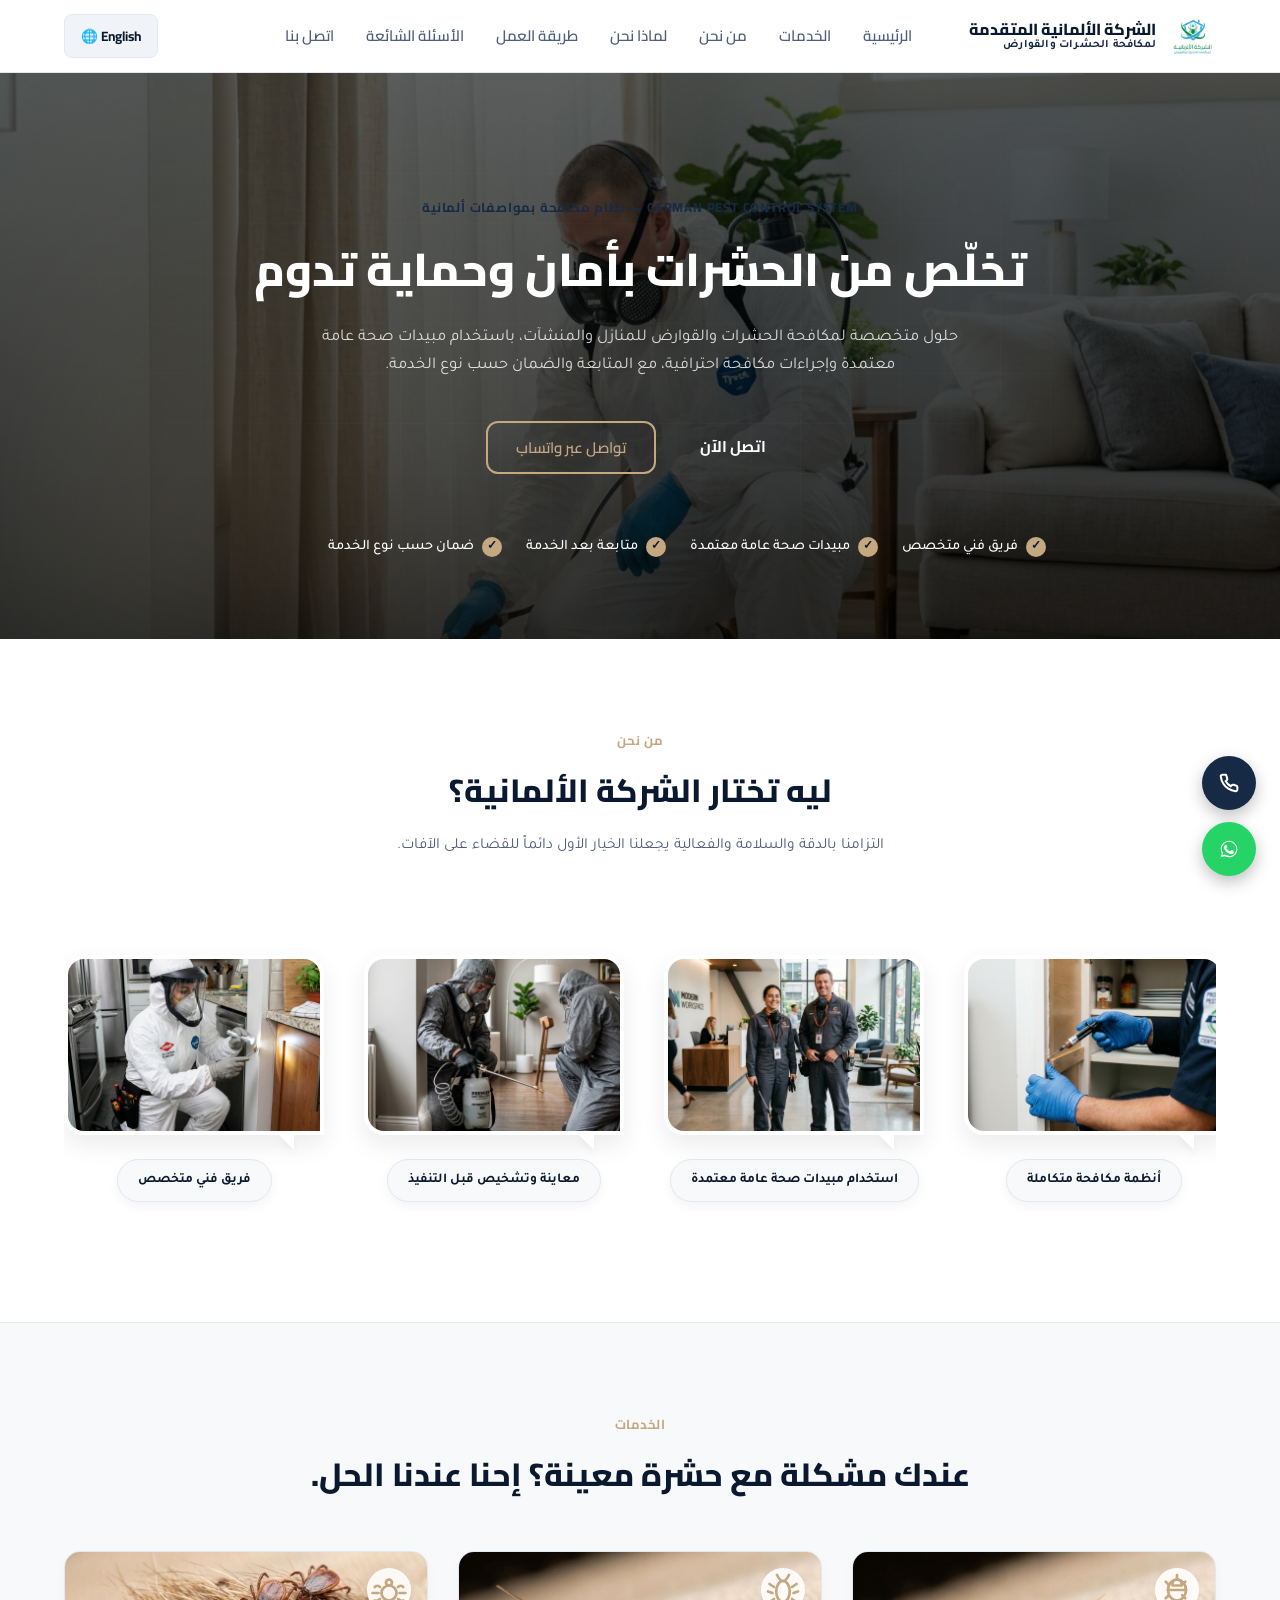
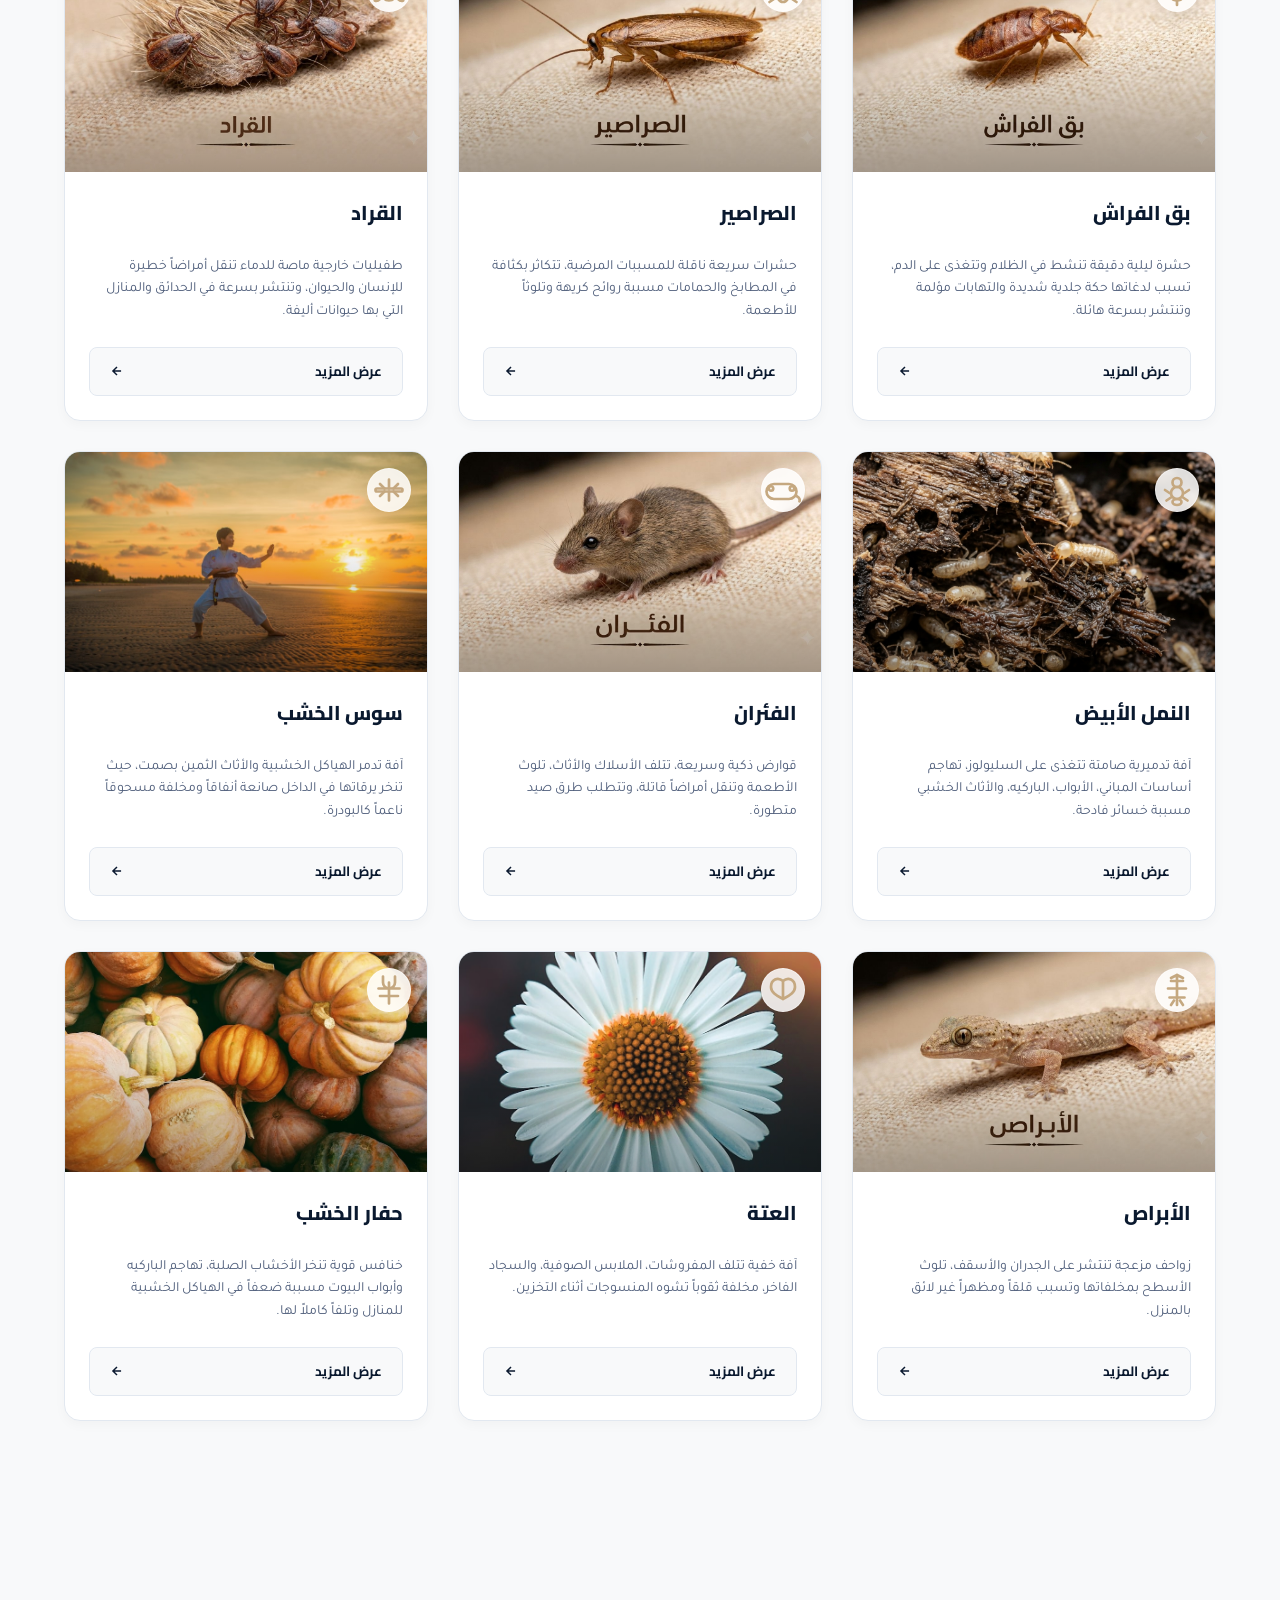
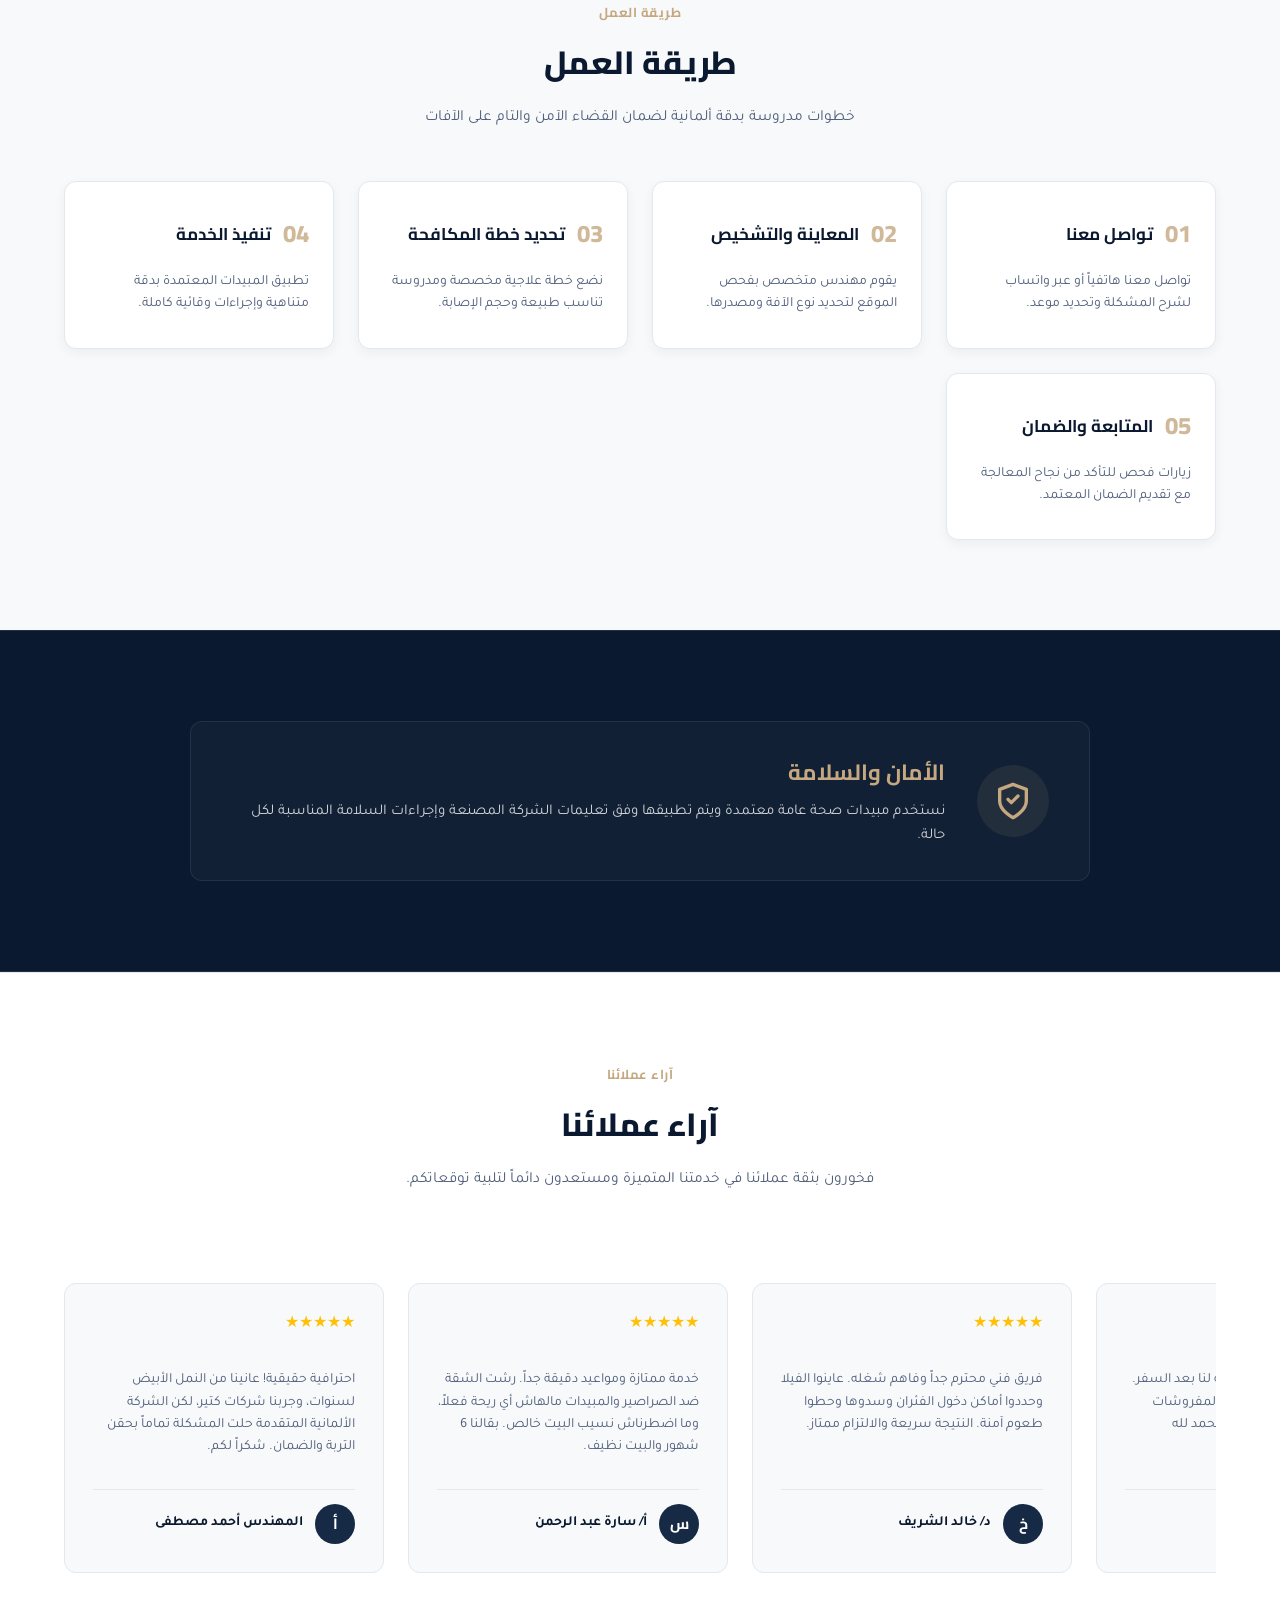
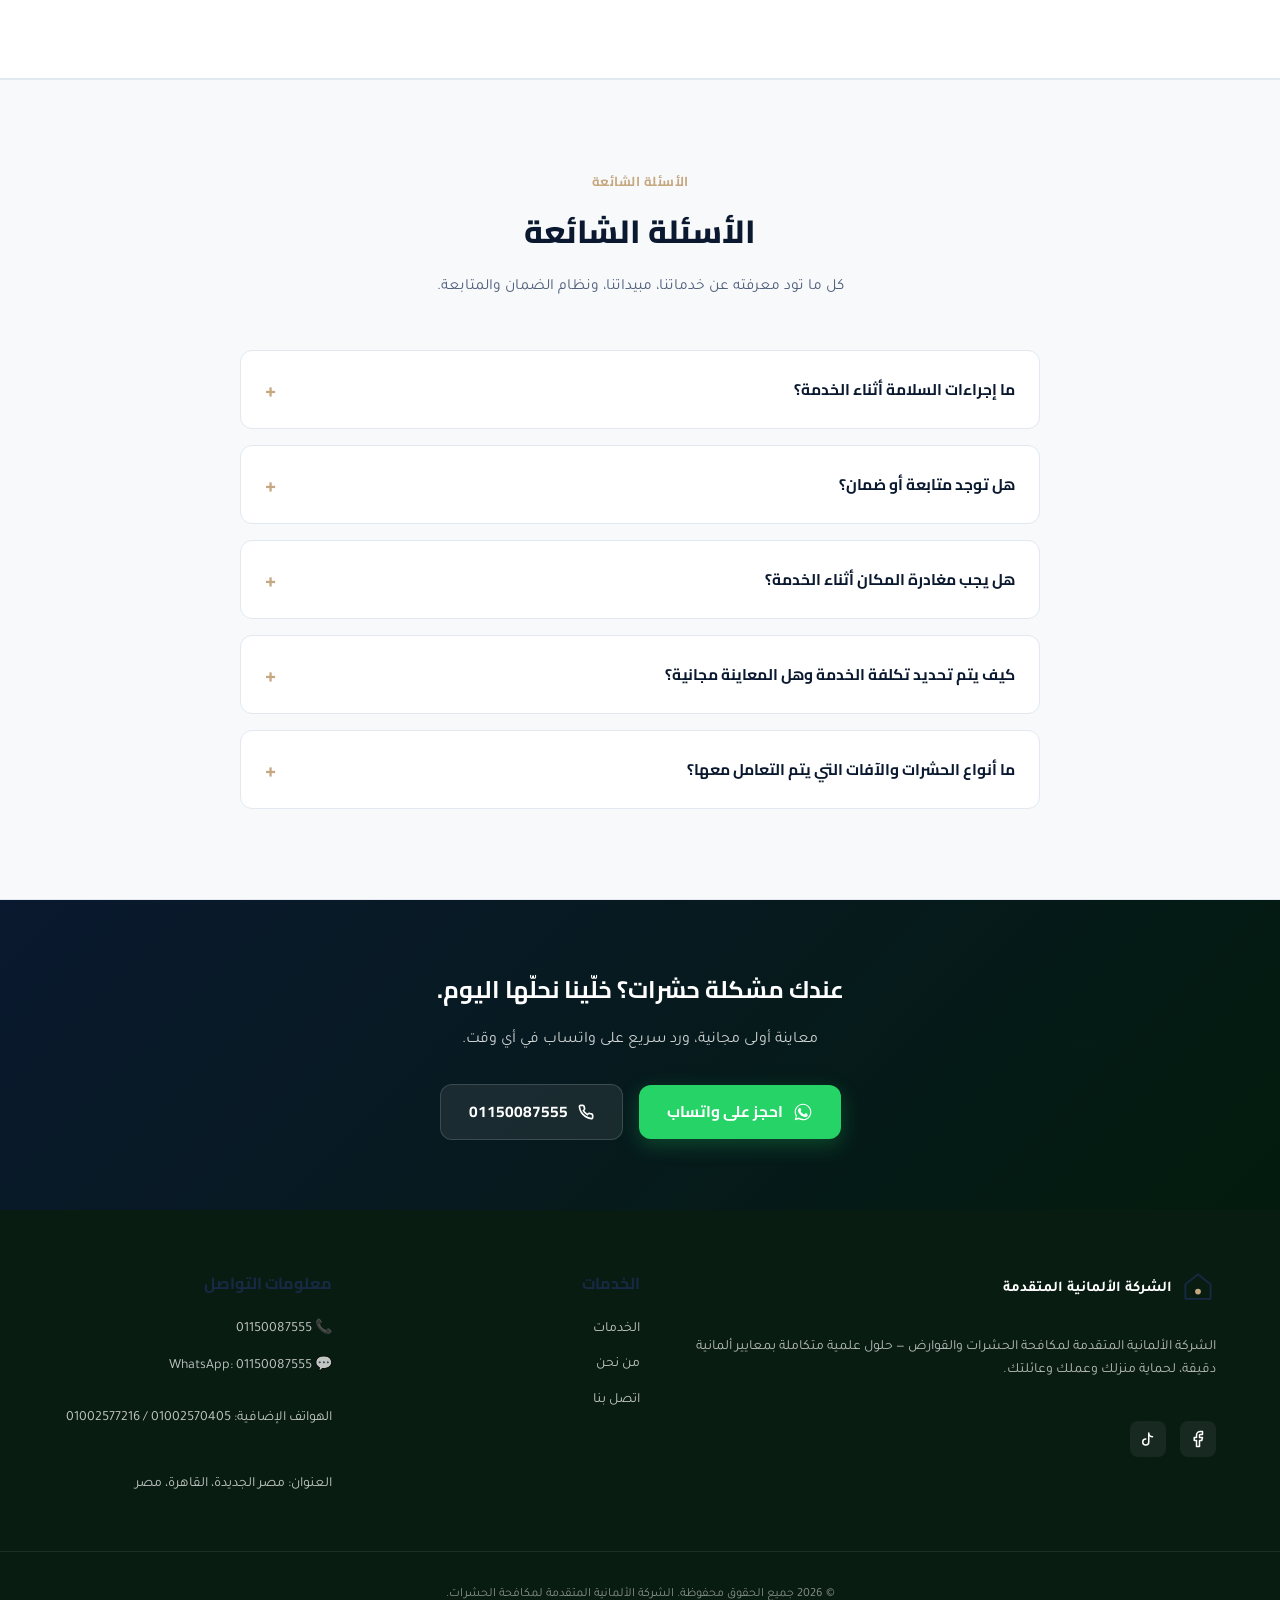
==== index.html @ b3c90847 "mm" ====
<!DOCTYPE html>
<html lang="ar" dir="rtl">
<head>
  <meta charset="UTF-8">
  <meta name="viewport" content="width=device-width, initial-scale=1.0">
  <title>الشركة الألمانية المتقدمة لمكافحة الحشرات | حماية بدقة هندسية</title>
  <meta name="description" content="حلول متخصصة لمكافحة الحشرات والقوارض للمنازل والمنشآت، مع المعاينة والمتابعة والضمان حسب نوع الخدمة.">
  <meta property="og:title" content="الشركة الألمانية المتقدمة لمكافحة الحشرات">
  <meta property="og:description" content="حلول متخصصة لمكافحة الحشرات والقوارض للمنازل والمنشآت.">
  <meta property="og:type" content="website">
  <meta name="twitter:card" content="summary">
  <link rel="stylesheet" href="css/style.css">
</head>
<body>

  <!-- ===== الهيدر (Header) ===== -->
  <header class="site-header">
    <div class="container header-inner">
      <a href="index.html" class="brand" aria-label="الرئيسية">
        <img src="images/logo.png" alt="الشركة الألمانية" class="brand-logo">
        <div class="brand-text">
          <strong data-i18n="brandTitle">الشركة الألمانية المتقدمة</strong>
          <small data-i18n="brandSubtitle">لمكافحة الحشرات والقوارض</small>
        </div>
      </a>

      <!-- القائمة الرئيسية للتنقل -->
      <nav class="main-nav" aria-label="التنقل الرئيسي">
        <a href="index.html" data-i18n="navHome">الرئيسية</a>
        <a href="#pests" data-i18n="navServices">الخدمات</a>
        <a href="about.html" data-i18n="navAbout">من نحن</a>
        <a href="#why-us" data-i18n="navWhyUs">لماذا نحن</a>
        <a href="#how-it-works" data-i18n="navHowItWorks">طريقة العمل</a>
        <a href="#faqs" data-i18n="navFaq">الأسئلة الشائعة</a>
        <a href="contact.html" data-i18n="navContact">اتصل بنا</a>
      </nav>

      <button class="menu-toggle" id="menuToggleBtn" aria-label="فتح القائمة" aria-expanded="false">
        <span></span>
        <span></span>
        <span></span>
      </button>

      <div class="header-actions">
        <button id="langToggleBtn" class="lang-toggle" aria-label="تبديل اللغة">English 🌐</button>
      </div>
    </div>
  </header>

  <!-- ===== قسم البطل (Hero Section) ===== -->
  <section class="hero">
    <!-- خلفية حقيقية لمهندس رش حشرات مع تأثير تكبير بطيء (Ken Burns Effect) -->
    <div class="hero-image-bg" aria-hidden="true"></div>
    <div class="hero-grid" aria-hidden="true"></div>
    <div class="hero-background-anim" aria-hidden="true"></div>
    
    <!-- تأثير جزيئات رذاذ الرش الجمالي (Spray Mist Effect) -->
    <div class="hero-mist-overlay" id="heroMistOverlay" aria-hidden="true"></div>

    <div class="container hero-inner">
      <p class="eyebrow" data-i18n="heroEyebrow">GERMAN PEST CONTROL SYSTEM — نظام مكافحة بمواصفات ألمانية</p>
      <h1 data-i18n="heroTitle">تخلّص من الحشرات بأمان وحماية تدوم</h1>
      <p class="hero-lead" data-i18n="heroLead">
        حلول متخصصة لمكافحة الحشرات والقوارض للمنازل والمنشآت، باستخدام مبيدات صحة عامة معتمدة وإجراءات مكافحة احترافية، مع المتابعة والضمان حسب نوع الخدمة.
      </p>

      <div class="hero-actions">
        <a href="tel:01150087555" class="btn btn-primary" data-i18n="btnHeroPrimary">اتصل الآن</a>
        <a href="https://wa.me/201150087555?text=مرحباً، أريد الاستفسار عن خدمة مكافحة الحشرات" target="_blank" rel="noopener" class="btn btn-whatsapp-secondary" data-i18n="btnHeroSecondary">تواصل عبر واتساب</a>
      </div>

      <ul class="hero-trust-indicators">
        <li>
          <span class="icon-checkmark">✓</span>
          <span data-i18n="trustIndicator1">فريق فني متخصص</span>
        </li>
        <li>
          <span class="icon-checkmark">✓</span>
          <span data-i18n="trustIndicator2">مبيدات صحة عامة معتمدة</span>
        </li>
        <li>
          <span class="icon-checkmark">✓</span>
          <span data-i18n="trustIndicator3">متابعة بعد الخدمة</span>
        </li>
        <li>
          <span class="icon-checkmark">✓</span>
          <span data-i18n="trustIndicator4">ضمان حسب نوع الخدمة</span>
        </li>
      </ul>
    </div>
  </section>

  <!-- ===== قسم "ليه تختار الشركة الألمانية المتقدمة؟" (Why Us Carousel) ===== -->
  <section class="why-us section-padding" id="why-us">
    <div class="container">
      <div class="section-header">
        <span class="section-eyebrow" data-i18n="navAbout">من نحن</span>
        <h2 class="section-title" data-i18n="whyTitle">ليه تختار الشركة الألمانية المتقدمة؟</h2>
        <p class="section-lead" data-i18n="whySubtitle">التزامنا بالدقة والسلامة والفعالية يجعلنا الخيار الأول دائماً للقضاء على الآفات.</p>
      </div>

      <!-- عرض كاروسيل المميزات اللانهائي المتحرك -->
      <div class="why-marquee-container">
        <div class="marquee-track">
          <!-- المجموعة الأولى (Group 1) -->
          <div class="marquee-group">
            <!-- المميز 1 -->
            <div class="carousel-item">
              <div class="speech-bubble-wrapper">
                <div class="bubble-frame">
                  <img src="images/why_1.jpg" alt="Free follow-ups" loading="lazy">
                </div>
                <div class="bubble-tail"></div>
              </div>
              <div class="feature-pill">
                <span data-i18n="whyFeat1">متابعات مجانية بعد كل خدمة</span>
              </div>
            </div>
            <!-- المميز 2 -->
            <div class="carousel-item">
              <div class="speech-bubble-wrapper">
                <div class="bubble-frame">
                  <img src="images/why_2.jpg" alt="10 Years Experience" loading="lazy">
                </div>
                <div class="bubble-tail"></div>
              </div>
              <div class="feature-pill">
                <span data-i18n="whyFeat2">خبرة تتجاوز 10 سنوات في السوق المصري</span>
              </div>
            </div>
            <!-- المميز 3 -->
            <div class="carousel-item">
              <div class="speech-bubble-wrapper">
                <div class="bubble-frame">
                  <img src="images/why_3.jpg" alt="Trained Team" loading="lazy">
                </div>
                <div class="bubble-tail"></div>
              </div>
              <div class="feature-pill">
                <span data-i18n="whyFeat3">فريق مدرب على أعلى مستوى</span>
              </div>
            </div>
            <!-- المميز 4 -->
            <div class="carousel-item">
              <div class="speech-bubble-wrapper">
                <div class="bubble-frame">
                  <img src="images/why_4.jpg" alt="Safe Pesticides" loading="lazy">
                </div>
                <div class="bubble-tail"></div>
              </div>
              <div class="feature-pill">
                <span data-i18n="whyFeat4">مبيدات آمنة ومعتمدة</span>
              </div>
            </div>
            <!-- المميز 5 -->
            <div class="carousel-item">
              <div class="speech-bubble-wrapper">
                <div class="bubble-frame">
                  <img src="images/why_5.jpg" alt="Fast Response" loading="lazy">
                </div>
                <div class="bubble-tail"></div>
              </div>
              <div class="feature-pill">
                <span data-i18n="whyFeat5">استجابة سريعة خلال 24 ساعة</span>
              </div>
            </div>
          </div>
        </div>
      </div>
    </div>
  </section>

  <!-- ===== قسم أقسام الحشرات (Pest Categories) ===== -->
  <section class="pests section-padding" id="pests">
    <div class="container">
      <div class="section-header">
        <span class="section-eyebrow" data-i18n="navServices">الخدمات</span>
        <h2 class="section-title" data-i18n="servicesTitleMain">عندك مشكلة مع حشرة معينة؟ إحنا عندنا الحل.</h2>
      </div>

      <!-- شبكة عرض الحشرات الـ 9 (يتم توليدها تلقائياً بالكامل في script.js) -->
      <div class="pests-grid" id="pestGrid"></div>
    </div>
  </section>

  <!-- ===== قسم طريقة العمل (How It Works Timeline) ===== -->
  <section class="how-it-works section-padding" id="how-it-works">
    <div class="container">
      <div class="section-header">
        <span class="section-eyebrow" data-i18n="navHowItWorks">طريقة العمل</span>
        <h2 class="section-title" data-i18n="timelineTitle">طريقة العمل</h2>
        <p class="section-lead" data-i18n="timelineSubtitle">خطوات مدروسة بدقة ألمانية لضمان القضاء الآمن والتام على الآفات</p>
      </div>

      <div class="timeline-container">
        <!-- الخطوة 1 -->
        <div class="timeline-step">
          <div class="step-header">
            <span class="step-num">01</span>
            <h3 data-i18n="timelineStep1Title">تواصل معنا</h3>
          </div>
          <p class="step-desc" data-i18n="timelineStep1Desc">تواصل معنا هاتفياً أو عبر واتساب لشرح المشكلة وتحديد موعد.</p>
        </div>
        <!-- الخطوة 2 -->
        <div class="timeline-step">
          <div class="step-header">
            <span class="step-num">02</span>
            <h3 data-i18n="timelineStep2Title">المعاينة والتشخيص</h3>
          </div>
          <p class="step-desc" data-i18n="timelineStep2Desc">يقوم مهندس متخصص بفحص الموقع لتحديد نوع الآفة ومصدرها.</p>
        </div>
        <!-- الخطوة 3 -->
        <div class="timeline-step">
          <div class="step-header">
            <span class="step-num">03</span>
            <h3 data-i18n="timelineStep3Title">تحديد خطة المكافحة</h3>
          </div>
          <p class="step-desc" data-i18n="timelineStep3Desc">نضع خطة علاجية مخصصة ومدروسة تناسب طبيعة وحجم الإصابة.</p>
        </div>
        <!-- الخطوة 4 -->
        <div class="timeline-step">
          <div class="step-header">
            <span class="step-num">04</span>
            <h3 data-i18n="timelineStep4Title">تنفيذ الخدمة</h3>
          </div>
          <p class="step-desc" data-i18n="timelineStep4Desc">تطبيق المبيدات المعتمدة بدقة متناهية وإجراءات وقائية كاملة.</p>
        </div>
        <!-- الخطوة 5 -->
        <div class="timeline-step">
          <div class="step-header">
            <span class="step-num">05</span>
            <h3 data-i18n="timelineStep5Title">المتابعة والضمان</h3>
          </div>
          <p class="step-desc" data-i18n="timelineStep5Desc">زيارات فحص للتأكد من نجاح المعالجة مع تقديم الضمان المعتمد.</p>
        </div>
      </div>
    </div>
  </section>

  <!-- ===== قسم الأمان والسلامة (Safety Section) ===== -->
  <section class="safety-section section-padding">
    <div class="container safety-inner">
      <div class="safety-icon-box">
        <svg viewBox="0 0 24 24" width="40" height="40" fill="none" stroke="currentColor" stroke-width="2" stroke-linecap="round" stroke-linejoin="round">
          <path d="M12 22s8-4 8-10V5l-8-3-8 3v7c0 6 8 10 8 10z"/>
          <polyline points="9 11 11 13 15 9"/>
        </svg>
      </div>
      <div class="safety-content-text">
        <h2 data-i18n="safetyTitle">الأمان والسلامة</h2>
        <p data-i18n="safetyText">نستخدم مبيدات صحة عامة معتمدة ويتم تطبيقها وفق تعليمات الشركة المصنعة وإجراءات السلامة المناسبة لكل حالة.</p>
      </div>
    </div>
  </section>

  <!-- ===== قسم آراء العملاء (Testimonials) ===== -->
  <section class="testimonials section-padding" id="testimonials">
    <div class="container">
      <div class="section-header">
        <span class="section-eyebrow" data-i18n="slide3Title">آراء عملائنا</span>
        <h2 class="section-title" data-i18n="testiTitle">آراء عملائنا</h2>
        <p class="section-lead" data-i18n="testiSubtitle">فخورون بثقة عملائنا في خدمتنا المتميزة ومستعدون دائماً لتلبية توقعاتكم.</p>
      </div>

      <!-- عرض كاروسيل آراء العملاء اللانهائي المتحرك -->
      <div class="testimonials-marquee-container">
        <div class="testimonials-marquee-track">
          <!-- المجموعة الأولى (Group 1) -->
          <div class="testimonials-marquee-group">
            <!-- التقييم الأول -->
            <div class="testimonial-card">
              <div class="rating">★★★★★</div>
              <p class="testi-text" data-i18n="testi1Comment">احترافية حقيقية! عانينا من النمل الأبيض لسنوات، وجربنا شركات كتير، لكن الشركة الألمانية المتقدمة حلت المشكلة تماماً بحقن التربة والضمان. شكراً لكم.</p>
              <div class="testi-meta">
                <div class="testi-avatar">أ</div>
                <div class="testi-name" data-i18n="testi1Name">المهندس أحمد مصطفى</div>
              </div>
            </div>
            <!-- التقييم الثاني -->
            <div class="testimonial-card">
              <div class="rating">★★★★★</div>
              <p class="testi-text" data-i18n="testi2Comment">خدمة ممتازة ومواعيد دقيقة جداً. رشت الشقة ضد الصراصير والمبيدات مالهاش أي ريحة فعلاً، وما اضطرناش نسيب البيت خالص. بقالنا 6 شهور والبيت نظيف.</p>
              <div class="testi-meta">
                <div class="testi-avatar">س</div>
                <div class="testi-name" data-i18n="testi2Name">أ/ سارة عبد الرحمن</div>
              </div>
            </div>
            <!-- التقييم الثالث -->
            <div class="testimonial-card">
              <div class="rating">★★★★★</div>
              <p class="testi-text" data-i18n="testi3Comment">فريق فني محترم جداً وفاهم شغله. عاينوا الفيلا وحددوا أماكن دخول الفئران وسدوها وحطوا طعوم آمنة. النتيجة سريعة والالتزام ممتاز.</p>
              <div class="testi-meta">
                <div class="testi-avatar">خ</div>
                <div class="testi-name" data-i18n="testi3Name">د/ خالد الشريف</div>
              </div>
            </div>
            <!-- التقييم الرابع -->
            <div class="testimonial-card">
              <div class="rating">★★★★★</div>
              <p class="testi-text" data-i18n="testi4Comment">بق الفراش كان كابوس بالنسبة لنا بعد السفر. اتصلنا بيهم وجاء الفريق ورش المفروشات وعمل متابعة بعد أسبوعين والحمد لله المشكلة انتهت تماماً.</p>
              <div class="testi-meta">
                <div class="testi-avatar">م</div>
                <div class="testi-name" data-i18n="testi4Name">أ/ منى الكردي</div>
              </div>
            </div>
          </div>
        </div>
      </div>
    </div>
  </section>

  <!-- ===== قسم الأسئلة الشائعة (Collapsible FAQs Accordion) ===== -->
  <section class="faqs section-padding" id="faqs">
    <div class="container">
      <div class="section-header">
        <span class="section-eyebrow" data-i18n="faqTitle">الأسئلة الشائعة</span>
        <h2 class="section-title" data-i18n="faqTitle">الأسئلة الشائعة</h2>
        <p class="section-lead" data-i18n="faqSubtitle">كل ما تود معرفته عن خدماتنا، مبيداتنا، ونظام الضمان والمتابعة.</p>
      </div>

      <div class="faq-accordion">
        <!-- السؤال 1 -->
        <div class="faq-item">
          <button class="faq-question-btn" onclick="toggleFaq(0)">
            <span data-i18n="faqQ1">هل المبيدات المستخدمة آمنة على الأطفال والحيوانات؟</span>
            <span class="faq-icon">+</span>
          </button>
          <div class="faq-answer-panel" id="faqAnswer0">
            <p data-i18n="faqA1">تُستخدم مبيدات صحة عامة معتمدة، ويجري تطبيقها وفق تعليمات الشركة المصنعة وإجراءات السلامة المناسبة لكل حالة.</p>
          </div>
        </div>
        
        <!-- السؤال 2 -->
        <div class="faq-item">
          <button class="faq-question-btn" onclick="toggleFaq(1)">
            <span data-i18n="faqQ2">ما هي مدة الضمان وكيف تفعل المتابعات؟</span>
            <span class="faq-icon">+</span>
          </button>
          <div class="faq-answer-panel" id="faqAnswer1">
            <p data-i18n="faqA2">تتوفر المتابعة والضمان حسب نوع الخدمة، وتُحدد التفاصيل المناسبة للحالة قبل التنفيذ.</p>
          </div>
        </div>

        <!-- السؤال 3 -->
        <div class="faq-item">
          <button class="faq-question-btn" onclick="toggleFaq(2)">
            <span data-i18n="faqQ3">هل يجب علينا مغادرة المنزل أو إخلاء المطبخ؟</span>
            <span class="faq-icon">+</span>
          </button>
          <div class="faq-answer-panel" id="faqAnswer2">
            <p data-i18n="faqA3">يعتمد ذلك على طبيعة الخدمة وإجراءات السلامة المناسبة للحالة. يوضح الفريق التعليمات اللازمة قبل التنفيذ.</p>
          </div>
        </div>

        <!-- السؤال 4 -->
        <div class="faq-item">
          <button class="faq-question-btn" onclick="toggleFaq(3)">
            <span data-i18n="faqQ4">كيف يتم تحديد تكلفة الخدمة وهل المعاينة مجانية؟</span>
            <span class="faq-icon">+</span>
          </button>
          <div class="faq-answer-panel" id="faqAnswer3">
            <p data-i18n="faqA4">المعاينة الأولى والتشخيص الأولي متاحان وفق ما هو موضح من الشركة. يتم تحديد تكلفة المعالجة بناءً على مساحة المنشأة، نوع الحشرة، وشدة الانتشار.</p>
          </div>
        </div>

        <div class="faq-item">
          <button class="faq-question-btn" onclick="toggleFaq(4)">
            <span data-i18n="faqQ5">ما أنواع الحشرات والآفات التي يتم التعامل معها؟</span>
            <span class="faq-icon">+</span>
          </button>
          <div class="faq-answer-panel" id="faqAnswer4">
            <p data-i18n="faqA5">تشمل الخدمات بق الفراش، الصراصير، القراد، النمل الأبيض، الفئران، سوس الخشب، الأبراص، العتة، وحفار الخشب.</p>
          </div>
        </div>
      </div>
    </div>
  </section>

  <!-- ===== نداء عمل أخير (CTA) ===== -->
  <section class="cta-section">
    <div class="container cta-inner">
      <h2 data-i18n="ctaTitle">عندك مشكلة حشرات؟ خلّينا نحلّها اليوم.</h2>
      <p data-i18n="ctaSubtitle">معاينة أولى مجانية، ورد سريع على واتساب في أي وقت.</p>
      
      <div class="hero-actions">
        <a href="https://wa.me/201150087555?text=مرحباً، أريد الاستفسار عن خدمة مكافحة الحشرات" target="_blank" rel="noopener" class="btn btn-whatsapp">
          <svg width="20" height="20" viewBox="0 0 24 24" fill="currentColor"><path d="M17.5 14.4c-.3-.1-1.7-.9-2-.9-.3-.1-.5-.1-.7.1-.2.3-.8.9-1 1.1-.2.2-.3.2-.6.1-.3-.1-1.3-.5-2.4-1.5-.9-.8-1.5-1.8-1.7-2.1-.2-.3 0-.5.1-.6.1-.1.3-.3.4-.5.1-.2.2-.3.3-.5.1-.2 0-.4 0-.5C10 9.8 9.4 8.4 9.1 7.8c-.2-.6-.5-.5-.7-.5h-.6c-.2 0-.5.1-.8.4-.3.3-1 1-1 2.4s1 2.8 1.2 3c.1.2 2 3.1 4.9 4.3.7.3 1.2.5 1.6.6.7.2 1.3.2 1.8.1.5-.1 1.7-.7 1.9-1.4.2-.7.2-1.3.2-1.4-.1-.2-.3-.3-.6-.4z"/><path d="M12 2C6.5 2 2 6.5 2 12c0 1.8.5 3.6 1.4 5.1L2 22l5.1-1.3c1.4.8 3.1 1.2 4.9 1.2 5.5 0 10-4.5 10-10S17.5 2 12 2zm0 18.1c-1.6 0-3.2-.4-4.5-1.2l-.3-.2-3.3.9.9-3.2-.2-.3C3.8 14.7 3.3 13.4 3.3 12c0-4.8 3.9-8.7 8.7-8.7s8.7 3.9 8.7 8.7-3.9 8.7-8.7 8.7z"/></svg>
          <span data-i18n="ctaWhatsapp">احجز على واتساب</span>
        </a>
        <a href="tel:01150087555" class="btn btn-secondary">
          <svg width="16" height="16" viewBox="0 0 24 24" fill="none" stroke="currentColor" stroke-width="2.5"><path d="M22 16.92v3a2 2 0 0 1-2.18 2 19.79 19.79 0 0 1-8.63-3.07 19.5 19.5 0 0 1-6-6 19.79 19.79 0 0 1-3.07-8.67A2 2 0 0 1 4.11 2h3a2 2 0 0 1 2 1.72c.127.96.361 1.903.7 2.81a2 2 0 0 1-.45 2.11L8.09 9.91a16 16 0 0 0 6 6l1.27-1.27a2 2 0 0 1 2.11-.45c.907.339 1.85.573 2.81.7A2 2 0 0 1 22 16.92z"/></svg>
          <span data-i18n="telText">01150087555</span>
        </a>
      </div>
    </div>
  </section>

  <!-- ===== الفوتر (Footer) ===== -->
  <footer class="site-footer">
    <div class="footer-main">
      <div class="container footer-grid">
        <!-- عمود العلامة التجارية -->
        <div class="footer-brand-info">
          <a href="index.html" class="brand" style="gap: 8px;">
            <div class="brand-mark" style="display: flex; align-items: center; justify-content: center; color: var(--brand-blue);">
              <svg viewBox="0 0 100 100" width="36" height="36" fill="none">
                <path d="M50 12 L85 40 L85 80 L15 80 L15 40 Z" stroke="currentColor" stroke-width="5" stroke-linejoin="round"/>
                <circle cx="50" cy="60" r="8" fill="var(--brand-green)"/>
              </svg>
            </div>
            <strong style="color: #fff; font-size: 15px;" data-i18n="brandTitle">الشركة الألمانية المتقدمة</strong>
          </a>
          <p data-i18n="footerDesc">الشركة الألمانية المتقدمة لمكافحة الحشرات والقوارض — حلول علمية متكاملة بمعايير ألمانية دقيقة، لحماية منزلك وعملك وعائلتك.</p>
          
          <!-- أيقونات السوشيال ميديا الهادئة -->
          <div class="social-links">
            <!-- فيسبوك -->
            <a href="https://www.facebook.com/share/1JVAD7kqsM/" target="_blank" rel="noopener" class="social-btn" aria-label="Facebook">
              <svg width="18" height="18" viewBox="0 0 24 24" fill="none" stroke="currentColor" stroke-width="2" stroke-linecap="round" stroke-linejoin="round"><path d="M18 2h-3a5 5 0 0 0-5 5v3H7v4h3v8h4v-8h3l1-4h-4V7a1 1 0 0 1 1-1h3z"/></svg>
            </a>
            <!-- تيك توك -->
            <a href="https://www.tiktok.com/@user5372522883397?_r=1&_t=ZS-99DZus19KHH" target="_blank" rel="noopener" class="social-btn" aria-label="TikTok">
              <svg width="18" height="18" viewBox="0 0 24 24" fill="none" stroke="currentColor" stroke-width="2" stroke-linecap="round" stroke-linejoin="round"><path d="M9 12a4 4 0 1 0 4 4V4a5 5 0 0 0 5 5"/></svg>
            </a>
            <!-- انستجرام -->
          </div>
        </div>

        <!-- عمود روابط سريعة -->
        <div class="footer-col">
          <h4 data-i18n="navServices">الخدمات</h4>
          <div class="footer-links">
            <a href="services.html" data-i18n="navServices">عرض الخدمات</a>
            <a href="about.html" data-i18n="navAbout">من نحن</a>
            <a href="contact.html" data-i18n="navContact">اتصل بنا</a>
          </div>
        </div>

        <!-- عمود التواصل والاتصال -->
        <div class="footer-col">
          <h4 data-i18n="footerContactHeader">معلومات التواصل</h4>
          <div class="footer-contact-list">
            <a href="tel:01150087555">📞 01150087555</a>
            <a href="https://wa.me/201150087555" target="_blank" rel="noopener">💬 WhatsApp: 01150087555</a>
            <p data-i18n="footerPhones">الهواتف الإضافية: 01002570405 / 01002577216</p>
            <p data-i18n="footerAddress">العنوان: مصر الجديدة، القاهرة، مصر</p>
          </div>
        </div>
      </div>
    </div>
    
    <div class="footer-bottom">
      <p>© <span id="year"></span> <span data-i18n="copyright">جميع الحقوق محفوظة. الشركة الألمانية المتقدمة لمكافحة الحشرات.</span></p>
    </div>
  </footer>

  <!-- ===== الشريط العائم السريع للموبايل وديسكتوب ===== -->
  <div class="sticky-bar" role="region" aria-label="اتصال سريع">
    <a href="tel:01150087555" class="sticky-btn sticky-call" aria-label="اتصال مباشر">
      <svg width="20" height="20" viewBox="0 0 24 24" fill="none" stroke="currentColor" stroke-width="2.5"><path d="M22 16.92v3a2 2 0 0 1-2.18 2 19.79 19.79 0 0 1-8.63-3.07 19.5 19.5 0 0 1-6-6 19.79 19.79 0 0 1-3.07-8.67A2 2 0 0 1 4.11 2h3a2 2 0 0 1 2 1.72c.127.96.361 1.903.7 2.81a2 2 0 0 1-.45 2.11L8.09 9.91a16 16 0 0 0 6 6l1.27-1.27a2 2 0 0 1 2.11-.45c.907.339 1.85.573 2.81.7A2 2 0 0 1 22 16.92z"/></svg>
      <span data-i18n="stickyCall">اتصل الآن</span>
    </a>
    <a href="https://wa.me/201150087555?text=مرحباً، أريد الاستفسار عن خدمة مكافحة الحشرات" target="_blank" rel="noopener" class="sticky-btn sticky-whatsapp" aria-label="مراسلة واتساب">
      <svg width="20" height="20" viewBox="0 0 24 24" fill="currentColor"><path d="M17.5 14.4c-.3-.1-1.7-.9-2-.9-.3-.1-.5-.1-.7.1-.2.3-.8.9-1 1.1-.2.2-.3.2-.6.1-.3-.1-1.3-.5-2.4-1.5-.9-.8-1.5-1.8-1.7-2.1-.2-.3 0-.5.1-.6.1-.1.3-.3.4-.5.1-.2.2-.3.3-.5.1-.2 0-.4 0-.5C10 9.8 9.4 8.4 9.1 7.8c-.2-.6-.5-.5-.7-.5h-.6c-.2 0-.5.1-.8.4-.3.3-1 1-1 2.4s1 2.8 1.2 3c.1.2 2 3.1 4.9 4.3.7.3 1.2.5 1.6.6.7.2 1.3.2 1.8.1.5-.1 1.7-.7 1.9-1.4.2-.7.2-1.3.2-1.4-.1-.2-.3-.3-.6-.4z"/><path d="M12 2C6.5 2 2 6.5 2 12c0 1.8.5 3.6 1.4 5.1L2 22l5.1-1.3c1.4.8 3.1 1.2 4.9 1.2 5.5 0 10-4.5 10-10S17.5 2 12 2zm0 18.1c-1.6 0-3.2-.4-4.5-1.2l-.3-.2-3.3.9.9-3.2-.2-.3C3.8 14.7 3.3 13.4 3.3 12c0-4.8 3.9-8.7 8.7-8.7s8.7 3.9 8.7 8.7-3.9 8.7-8.7 8.7z"/></svg>
      <span data-i18n="stickyWhatsapp">واتساب</span>
    </a>
  </div>

  <script src="js/translations.js"></script>
  <script src="js/script.js"></script>
</body>
</html>
---- css/style.css ----
/* ==========================================================================
   الشركة الألمانية المتقدمة لمكافحة الحشرات والقوارض
   Bilingual Premium Design System (Arabic/English)
   ========================================================================== */

@import url('https://fonts.googleapis.com/css2?family=Cairo:wght@300;400;600;700;800;900&family=Outfit:wght@300;400;500;600;700;800&family=Tajawal:wght@300;400;500;700;900&display=swap');

:root {
  /* ألوان الهوية البصرية الجديدة - Premium Corporate German Style */
  --brand-navy: #0A192F;      /* Dark Navy */
  --brand-blue: #172A45;      /* Navy Medium */
  --brand-gold: #C5A880;      /* Gold accent */
  --brand-gold-dark: #A38458; /* Gold dark */
  --brand-green: var(--brand-gold); /* Map old green to new Gold */
  
  --primary: var(--brand-navy);
  --primary-light: #F0F4F8;
  --secondary: var(--brand-blue);
  --secondary-light: #E6ECF4;
  
  --bg: #F8F9FA;            /* Neutral Gray background */
  --surface: #FFFFFF;
  --ink: #0A192F;           /* Dark Navy instead of pure black */
  --ink-soft: #4F5E7B;      /* Muted Navy/Gray for secondary text */
  --steel: #6E7C96;
  --steel-light: #E2E8F0;   /* Light gray border color */
  --line: #E2E8F0;
  
  --signal: var(--brand-gold);
  --signal-dark: var(--brand-gold-dark);
  --danger: #C1443C;
  --safe: var(--brand-gold);

  /* الخطوط الافتراضية للعربية */
  --font-display: 'Cairo', sans-serif;
  --font-body: 'Tajawal', sans-serif;

  --radius: 12px;
  --radius-sm: 8px;
  --shadow-sm: 0 4px 12px rgba(10, 25, 47, 0.05);
  --shadow: 0 16px 36px -12px rgba(10, 25, 47, 0.12);
  --shadow-hover: 0 20px 48px -10px rgba(10, 25, 47, 0.2);
  --transition: all 0.3s cubic-bezier(0.25, 0.8, 0.25, 1);
  
}

/* تخصيص الخطوط للغة الإنجليزية */
html[lang="en"] {
  --font-display: 'Outfit', sans-serif;
  --font-body: 'Outfit', sans-serif;
}

*, *::before, *::after {
  box-sizing: border-box;
}

html {
  scroll-behavior: smooth;
  overflow-x: clip;
}

body {
  margin: 0;
  font-family: var(--font-body);
  background: var(--bg);
  color: var(--ink);
  line-height: 1.7;
  -webkit-font-smoothing: antialiased;
  text-align: start;
  overflow-x: hidden;
}

img {
  max-width: 100%;
  height: auto;
  display: block;
}

a {
  color: inherit;
  text-decoration: none;
  transition: var(--transition);
}

a:focus-visible,
button:focus-visible,
input:focus-visible,
select:focus-visible,
textarea:focus-visible {
  outline: 3px solid var(--brand-gold);
  outline-offset: 3px;
}

ul, ol {
  list-style: none;
  margin: 0;
  padding: 0;
}

h1, h2, h3, h4 {
  font-family: var(--font-display);
  margin: 0;
  color: var(--ink);
  font-weight: 700;
}

button {
  font-family: inherit;
  cursor: pointer;
  border: none;
  background: none;
  outline: none;
}

.container {
  width: 100%;
  max-width: 1200px;
  margin-inline: auto;
  padding-inline: 24px;
}

/* التباعد المريح للعين */
.section-padding {
  padding-block: 90px;
}

@media (max-width: 768px) {
  .section-padding {
    padding-block: 60px;
  }
}

/* ===== الهيدر الثابت (Header) ===== */
.site-header {
  position: sticky;
  top: 0;
  z-index: 100;
  background: rgba(255, 255, 255, 0.88);
  backdrop-filter: blur(12px);
  border-bottom: 1px solid var(--line);
  transition: var(--transition);
}

.header-inner {
  display: flex;
  align-items: center;
  justify-content: space-between;
  gap: 20px;
  padding-block: 12px;
}

.brand {
  display: flex;
  align-items: center;
  gap: 12px;
}

.brand-logo {
  height: 48px;
  width: auto;
  object-fit: contain;
}

.brand-text {
  display: flex;
  flex-direction: column;
  line-height: 1.25;
}

.brand-text strong {
  font-family: var(--font-display);
  font-weight: 800;
  font-size: 16px;
  color: var(--primary);
}

.brand-text small {
  color: var(--secondary);
  font-size: 11.5px;
  font-weight: 600;
  letter-spacing: 0.2px;
}

.main-nav {
  display: flex;
  gap: 32px;
  font-family: var(--font-display);
  font-weight: 600;
  font-size: 15px;
  color: var(--ink-soft);
}

.main-nav a {
  position: relative;
  padding-block: 6px;
}

.main-nav a:hover {
  color: var(--brand-green);
}

.main-nav a::after {
  content: "";
  position: absolute;
  inset-inline: 0;
  bottom: 0;
  height: 2.5px;
  background: var(--brand-blue);
  transform: scaleX(0);
  transition: transform 0.25s ease;
  transform-origin: center;
}

.main-nav a:hover::after {
  transform: scaleX(1);
}

.header-actions {
  display: flex;
  align-items: center;
  gap: 14px;
}

.lang-toggle {
  background: var(--primary-light);
  color: var(--primary);
  border: 1px solid var(--steel-light);
  padding: 8px 16px;
  border-radius: var(--radius-sm);
  font-family: var(--font-display);
  font-weight: 700;
  font-size: 13.5px;
  display: flex;
  align-items: center;
  gap: 6px;
  transition: var(--transition);
}

.lang-toggle:hover {
  background: var(--brand-green);
  color: #fff;
  border-color: var(--brand-green);
}

.tel-link {
  display: flex;
  align-items: center;
  gap: 8px;
  background: var(--brand-blue);
  color: #fff;
  padding: 9px 18px;
  border-radius: var(--radius-sm);
  font-family: var(--font-display);
  font-weight: 700;
  font-size: 14px;
  box-shadow: 0 4px 12px rgba(41, 164, 227, 0.2);
}

.tel-link:hover {
  background: var(--secondary);
  transform: translateY(-2px);
  box-shadow: 0 6px 16px rgba(41, 164, 227, 0.3);
}

/* ===== قسم البطل (Hero Section) ===== */
.hero {
  position: relative;
  overflow: hidden;
  background: linear-gradient(135deg, #021209 0%, #010a05 100%);
  padding-block: 110px 80px;
  color: #fff;
  z-index: 1;
}

.hero::before {
  content: "";
  position: absolute;
  inset: 0;
  background: linear-gradient(180deg, rgba(0, 0, 0, 0.45) 0%, rgba(0, 0, 0, 0.7) 100%);
  z-index: -1;
  pointer-events: none;
}

/* صورة حلفية المهندس مع تأثير التكبير البطيء */
.hero-image-bg {
  position: absolute;
  inset: 0;
  background-image: url('../images/hero_bg.png');
  background-size: cover;
  background-position: center;
  opacity: 0.65; /* دمج هادئ وغير مشتت مع الخلفية الداكنة */
  z-index: -2;
  animation: heroZoom 24s infinite alternate ease-in-out;
}

@keyframes heroZoom {
  0% { transform: scale(1) translate(0, 0); }
  100% { transform: scale(1.1) translate(1%, -1%); }
}

.hero-grid {
  position: absolute;
  inset: 0;
  background-image: 
    linear-gradient(rgba(255,255,255,.02) 1px, transparent 1px),
    linear-gradient(90deg, rgba(255,255,255,.02) 1px, transparent 1px);
  background-size: 50px 50px;
  mask-image: radial-gradient(ellipse at 50% 50%, black 20%, transparent 90%);
  pointer-events: none;
  z-index: -1;
}

.hero-background-anim {
  position: absolute;
  inset: 0;
  opacity: 0.12;
  pointer-events: none;
  background: radial-gradient(circle at 80% 20%, var(--brand-blue) 0%, transparent 40%),
              radial-gradient(circle at 20% 80%, var(--brand-green) 0%, transparent 40%);
  filter: blur(60px);
  z-index: -1;
}

/* طبقة جزيئات رذاذ الرش (Mist Overlay) */
.hero-mist-overlay {
  position: absolute;
  inset: 0;
  pointer-events: none;
  z-index: -1;
  overflow: hidden;
}

.mist-particle {
  position: absolute;
  background: radial-gradient(circle, rgba(255, 255, 255, 0.15) 0%, rgba(255, 255, 255, 0) 70%);
  border-radius: 50%;
  animation: drift 12s infinite linear;
  opacity: 0;
}

@keyframes drift {
  0% {
    transform: translateY(60px) translateX(0) scale(0.6);
    opacity: 0;
  }
  20% {
    opacity: 0.6;
  }
  80% {
    opacity: 0.6;
  }
  100% {
    transform: translateY(-80px) translateX(80px) scale(2.2);
    opacity: 0;
  }
}

.hero-inner {
  position: relative;
  max-width: 860px;
  margin-inline: auto;
  text-align: center;
  z-index: 2;
}

.eyebrow {
  font-family: var(--font-display);
  font-weight: 700;
  font-size: 13px;
  letter-spacing: 0.8px;
  color: var(--brand-blue);
  margin-bottom: 20px;
  text-transform: uppercase;
}

.hero h1 {
  font-size: clamp(28px, 4.5vw, 46px);
  font-weight: 800;
  line-height: 1.35;
  color: #fff;
  margin-bottom: 24px;
}

.hero h1 span.hl {
  color: var(--brand-green);
  position: relative;
  display: inline-block;
}

.hero-lead {
  font-size: 16.5px;
  color: rgba(255, 255, 255, 0.82);
  max-width: 680px;
  margin-inline: auto;
  margin-bottom: 40px;
}

.hero-actions {
  display: flex;
  justify-content: center;
  align-items: center;
  flex-wrap: wrap;
  gap: 16px;
  margin-bottom: 60px;
}

.btn {
  display: inline-flex;
  align-items: center;
  justify-content: center;
  gap: 10px;
  padding: 14px 28px;
  border-radius: var(--radius);
  font-family: var(--font-display);
  font-weight: 700;
  font-size: 15.5px;
  transition: var(--transition);
}

.btn-whatsapp {
  background: #25D366;
  color: #fff;
  box-shadow: 0 6px 20px rgba(37, 211, 102, 0.25);
}

.btn-whatsapp:hover {
  background: #1ebd56;
  transform: translateY(-2px);
  box-shadow: 0 8px 24px rgba(37, 211, 102, 0.35);
}

.btn-call {
  background: var(--brand-green);
  color: #fff;
  box-shadow: 0 6px 20px rgba(10, 25, 47, 0.25);
}

.btn-call:hover {
  background: var(--primary);
  transform: translateY(-2px);
  box-shadow: 0 8px 24px rgba(10, 25, 47, 0.35);
}

.btn-secondary {
  background: rgba(255, 255, 255, 0.08);
  border: 1px solid rgba(255, 255, 255, 0.15);
  color: #fff;
}

.btn-secondary:hover {
  background: rgba(255, 255, 255, 0.15);
  transform: translateY(-2px);
}

.spec-plates {
  display: flex;
  justify-content: center;
  flex-wrap: wrap;
  gap: 16px;
  margin-bottom: 50px;
}

.spec-plates li {
  display: flex;
  flex-direction: column;
  align-items: center;
  padding: 12px 24px;
  border: 1px solid rgba(255, 255, 255, 0.1);
  border-radius: var(--radius-sm);
  background: rgba(255, 255, 255, 0.04);
  backdrop-filter: blur(4px);
  min-width: 160px;
}

.spec-plates strong {
  font-family: var(--font-display);
  font-weight: 800;
  color: var(--brand-blue);
  font-size: 17px;
}

.spec-plates span {
  font-size: 12.5px;
  color: rgba(255, 255, 255, 0.7);
  margin-top: 4px;
}

/* ===== سلايدر الهيرو البسيط والأنيق ===== */
.hero-slider-container {
  max-width: 780px;
  margin-inline: auto;
  position: relative;
  background: rgba(255, 255, 255, 0.07);
  border: 1px solid rgba(255, 255, 255, 0.12);
  border-radius: var(--radius);
  padding: 24px 32px;
  backdrop-filter: blur(10px);
  overflow: hidden;
}

.slider-wrapper {
  position: relative;
  height: 90px;
}

.slide-item {
  position: absolute;
  inset: 0;
  display: flex;
  flex-direction: column;
  justify-content: center;
  opacity: 0;
  transform: translateY(10px);
  transition: opacity 0.5s ease, transform 0.5s ease;
  pointer-events: none;
}

.slide-item.active {
  opacity: 1;
  transform: translateY(0);
  pointer-events: auto;
}

.slide-content h3 {
  color: var(--brand-blue);
  font-size: 16px;
  margin-bottom: 6px;
  display: flex;
  align-items: center;
  justify-content: center;
  gap: 8px;
}

.slide-content p {
  font-size: 13.5px;
  color: rgba(255, 255, 255, 0.8);
  margin-bottom: 0;
}

.slide-link {
  color: var(--brand-green);
  font-weight: 700;
  font-size: 12.5px;
  margin-top: 8px;
  display: inline-flex;
  align-items: center;
  gap: 4px;
  text-decoration: underline;
  text-underline-offset: 3px;
}

.slide-link:hover {
  color: #fff;
}

.slider-dots {
  display: flex;
  justify-content: center;
  gap: 8px;
  margin-top: 16px;
}

.dot {
  width: 8px;
  height: 8px;
  border-radius: 50%;
  background: rgba(255, 255, 255, 0.25);
  cursor: pointer;
  transition: var(--transition);
}

.dot.active {
  background: var(--brand-green);
  width: 24px;
  border-radius: 4px;
}

/* ===== قسم عناوين الأقسام العامة ===== */
.section-header {
  text-align: center;
  max-width: 680px;
  margin-inline: auto;
  margin-bottom: 50px;
}

.section-eyebrow {
  color: var(--brand-green);
  font-family: var(--font-display);
  font-weight: 700;
  font-size: 13px;
  text-transform: uppercase;
  letter-spacing: 0.5px;
  margin-bottom: 12px;
  display: inline-block;
}

.section-title {
  font-size: clamp(24px, 3.2vw, 32px);
  color: var(--ink);
  margin-bottom: 14px;
  font-weight: 800;
}

.section-lead {
  color: var(--ink-soft);
  font-size: 15.5px;
}

/* ===== كاروسيل ميزات "ليه تختارنا" التمريري اللانهائي (Why Us Marquee Carousel) ===== */
.why-us {
  background: var(--surface);
  border-bottom: 1px solid var(--line);
  overflow: hidden;
}

.why-marquee-container {
  position: relative;
  width: 100%;
  overflow: hidden;
  padding-block: 45px 30px;
  direction: ltr; /* Force LTR layout for animation stability across languages */
}

.marquee-track {
  display: flex;
  width: max-content;
  animation: marqueeStopAndGo 15s ease-in-out infinite;
}

/* Pause on hover */
.why-marquee-container:hover .marquee-track {
  animation-play-state: paused;
}

.marquee-group {
  display: flex;
  align-items: flex-start;
  gap: 40px;
  padding-inline-end: 40px; /* Space between groups */
}

.carousel-item {
  display: flex;
  flex-direction: column;
  align-items: center;
  width: 260px;
  flex-shrink: 0;
}

/* بالونات المحادثة (Speech Bubbles) */
.speech-bubble-wrapper {
  position: relative;
  width: 100%;
  margin-bottom: 24px;
}

.bubble-frame {
  width: 100%;
  height: 180px;
  background: var(--surface);
  border: 4px solid var(--surface);
  border-radius: 20px 20px 0 20px; /* Default RTL balloon shape */
  overflow: hidden;
  box-shadow: 0 10px 25px rgba(0, 0, 0, 0.08);
  transition: var(--transition);
}

/* ذيل بالونة المحادثة */
.bubble-tail {
  position: absolute;
  bottom: -15px;
  right: 30px;
  width: 0;
  height: 0;
  border-style: solid;
  border-width: 16px 0 0 16px;
  border-color: var(--surface) transparent transparent transparent;
  filter: drop-shadow(0 5px 3px rgba(0, 0, 0, 0.04));
  transition: var(--transition);
}

/* دعم الاتجاه الأجنبي واللغات LTR */
html[lang="en"] .bubble-frame,
[dir="ltr"] .bubble-frame {
  border-radius: 20px 20px 20px 0;
}

html[lang="en"] .bubble-tail,
[dir="ltr"] .bubble-tail {
  right: auto;
  left: 30px;
  border-width: 16px 16px 0 0;
}

.bubble-frame img {
  width: 100%;
  height: 100%;
  object-fit: cover;
  transition: transform 0.5s ease;
}

.carousel-item:hover .bubble-frame img {
  transform: scale(1.08);
}

.carousel-item:hover .bubble-frame {
  transform: translateY(-6px);
  box-shadow: 0 16px 36px rgba(0, 0, 0, 0.12);
  border-color: var(--brand-green);
}

.carousel-item:hover .bubble-tail {
  border-top-color: var(--brand-green);
}

/* كبسولات النص (Pills) */
.feature-pill {
  background: var(--bg);
  border: 1px solid var(--line);
  padding: 10px 20px;
  border-radius: 50px;
  text-align: center;
  font-weight: 700;
  font-size: 13.5px;
  color: var(--ink);
  box-shadow: var(--shadow-sm);
  transition: var(--transition);
  max-width: 100%;
  white-space: normal;
  line-height: 1.55;
  direction: rtl; /* Ensure correct text direction for Arabic inside forced LTR marquee container */
}

html[lang="en"] .feature-pill,
[dir="ltr"] .feature-pill {
  direction: ltr;
}

.carousel-item:hover .feature-pill {
  background: var(--primary-light);
  border-color: var(--brand-green);
  color: var(--primary);
  transform: translateY(-2px);
  box-shadow: 0 6px 16px rgba(10, 25, 47, 0.12);
}

@keyframes marqueeStopAndGo {
  0%, 16.6% { transform: translateX(-50%); }
  20%, 36.6% { transform: translateX(-40%); }
  40%, 56.6% { transform: translateX(-30%); }
  60%, 76.6% { transform: translateX(-20%); }
  80%, 96.6% { transform: translateX(-10%); }
  100% { transform: translateX(0); }
}

/* ===== قسم أقسام الحشرات (Pest Categories) ===== */
.pests-grid {
  display: grid;
  grid-template-columns: repeat(auto-fill, minmax(300px, 1fr));
  gap: 30px;
}

.pest-card {
  background: var(--surface);
  border-radius: 16px;
  border: 1px solid var(--line);
  overflow: hidden;
  display: flex;
  flex-direction: column;
  box-shadow: 0 4px 12px rgba(0, 0, 0, 0.03);
  transition: var(--transition);
}

.pest-card:hover {
  transform: translateY(-8px);
  box-shadow: 0 20px 40px rgba(0, 0, 0, 0.08);
  border-color: var(--brand-green);
}

.pest-image-container {
  height: 220px;
  overflow: hidden;
  background: var(--bg);
  position: relative;
}

.pest-image-container::after {
  content: "";
  position: absolute;
  inset: 0;
  background: linear-gradient(to top, rgba(0,0,0,0.3) 0%, transparent 60%);
  pointer-events: none;
}

.pest-image-container img {
  width: 100%;
  height: 100%;
  object-fit: cover;
  transition: transform 0.6s cubic-bezier(0.25, 0.8, 0.25, 1);
}

.pest-card:hover .pest-image-container img {
  transform: scale(1.1);
}

/* أيقونة الطفو الدائرية الفخمة */
.pest-icon-badge {
  position: absolute;
  top: 16px;
  right: 16px;
  background: rgba(255, 255, 255, 0.85);
  backdrop-filter: blur(8px);
  -webkit-backdrop-filter: blur(8px);
  width: 44px;
  height: 44px;
  border-radius: 50%;
  color: var(--brand-green);
  display: flex;
  align-items: center;
  justify-content: center;
  box-shadow: 0 8px 20px rgba(0, 0, 0, 0.1);
  border: 1px solid rgba(255, 255, 255, 0.4);
  transition: var(--transition);
  z-index: 2;
}

.pest-card:hover .pest-icon-badge {
  background: var(--brand-green);
  color: #fff;
  transform: rotate(15deg) scale(1.05);
  border-color: var(--brand-green);
}

.pest-card-body {
  padding: 24px;
  display: flex;
  flex-direction: column;
  flex-grow: 1;
}

.pest-card h3 {
  font-size: 20px;
  font-weight: 800;
  margin-bottom: 12px;
  color: var(--ink);
  transition: var(--transition);
}

.pest-card:hover h3 {
  color: var(--primary);
}

.pest-card p {
  font-size: 14px;
  color: var(--ink-soft);
  line-height: 1.6;
  margin-bottom: 24px;
  flex-grow: 1;
  display: -webkit-box;
  -webkit-line-clamp: 3;
  line-clamp: 3;
  -webkit-box-orient: vertical;
  overflow: hidden;
  text-overflow: ellipsis;
  height: 67px; /* تثبيت الارتفاع لضمان محاذاة الأزرار بدقة هندسية */
}

.pest-card-btn {
  display: inline-flex;
  align-items: center;
  justify-content: space-between;
  width: 100%;
  padding: 12px 20px;
  background: var(--bg);
  border: 1px solid var(--line);
  color: var(--primary);
  font-family: var(--font-display);
  font-weight: 700;
  font-size: 13.5px;
  border-radius: var(--radius-sm);
  transition: var(--transition);
  cursor: pointer;
}

.pest-card:hover .pest-card-btn {
  background: var(--brand-blue);
  color: #fff;
  border-color: var(--brand-blue);
}

.pest-card-btn svg {
  transition: transform 0.3s ease;
}

html[dir="rtl"] .pest-card-btn svg {
  transform: scaleX(-1);
}

/* عند الحوم، يتحرك السهم للأمام حسب اتجاه الصفحة */
html[dir="rtl"] .pest-card:hover .pest-card-btn svg {
  transform: scaleX(-1) translateX(-4px);
}

html[dir="ltr"] .pest-card:hover .pest-card-btn svg {
  transform: translateX(4px);
}

/* ===== قسم آراء العملاء (Testimonials) ===== */
.testimonials {
  background: var(--surface);
  border-top: 1px solid var(--line);
  border-bottom: 1px solid var(--line);
}

.testimonials-marquee-container {
  position: relative;
  width: 100%;
  overflow-x: auto;
  scrollbar-width: thin;
  padding-block: 40px 15px;
  direction: ltr; /* Force LTR for animation stability */
  scroll-snap-type: x proximity;
}

.testimonials-marquee-track {
  display: flex;
  width: max-content;
}

.testimonials-marquee-group {
  display: flex;
  gap: 24px;
  padding-inline-end: 24px;
}

.testimonial-card {
  padding: 28px;
  background: var(--bg);
  border-radius: var(--radius);
  border: 1px solid var(--line);
  display: flex;
  flex-direction: column;
  gap: 16px;
  transition: var(--transition);
  width: 320px;
  flex-shrink: 0;
  direction: rtl; /* Reset text direction for content readability */
  scroll-snap-align: start;
}

.testimonials-marquee-container::-webkit-scrollbar {
  height: 8px;
}

.testimonials-marquee-container::-webkit-scrollbar-thumb {
  background: var(--brand-gold);
  border-radius: 4px;
}

html[lang="en"] .testimonial-card,
[dir="ltr"] .testimonial-card {
  direction: ltr;
}

.testimonial-card:hover {
  transform: translateY(-6px);
  box-shadow: var(--shadow);
  border-color: var(--brand-blue);
}

.rating {
  color: #FFC107;
  font-size: 16px;
  display: flex;
  gap: 2px;
}

.testi-text {
  font-size: 14px;
  color: var(--ink-soft);
  line-height: 1.6;
  flex-grow: 1;
}

.testi-meta {
  display: flex;
  align-items: center;
  gap: 12px;
  border-top: 1px solid var(--steel-light);
  padding-top: 14px;
}

.testi-avatar {
  width: 40px;
  height: 40px;
  border-radius: 50%;
  background: var(--brand-blue);
  color: #fff;
  display: flex;
  align-items: center;
  justify-content: center;
  font-family: var(--font-display);
  font-weight: 700;
  font-size: 15px;
}

.testi-name {
  font-size: 14px;
  font-weight: 700;
}

/* دعم إيقاف الحركة لمستويات الوصول */
@media (prefers-reduced-motion: reduce) {
  .marquee-track,
  .testimonials-marquee-track {
    animation-play-state: paused !important;
  }
}

/* ===== قسم الأسئلة الشائعة الأكورديون (FAQ Accordion) ===== */
.faqs {
  background: var(--bg);
  border-top: 1px solid var(--line);
  border-bottom: 1px solid var(--line);
}

.faq-accordion {
  max-width: 800px;
  margin-inline: auto;
  display: flex;
  flex-direction: column;
  gap: 16px;
}

.faq-item {
  background: var(--surface);
  border: 1px solid var(--line);
  border-radius: var(--radius);
  overflow: hidden;
  transition: var(--transition);
}

.faq-item:hover {
  border-color: var(--brand-blue);
  box-shadow: var(--shadow-sm);
}

.faq-item.open {
  border-color: var(--brand-green);
  box-shadow: var(--shadow);
}

.faq-question-btn {
  width: 100%;
  padding: 20px 24px;
  display: flex;
  align-items: center;
  justify-content: space-between;
  text-align: start;
  font-family: var(--font-display);
  font-weight: 700;
  font-size: 15.5px;
  color: var(--ink);
  gap: 16px;
}

.faq-icon {
  font-size: 20px;
  font-weight: 700;
  color: var(--brand-green);
  transition: transform 0.3s ease;
}

.faq-item.open .faq-icon {
  color: var(--brand-blue);
}

.faq-answer-panel {
  max-height: 0;
  overflow: hidden;
  transition: max-height 0.35s cubic-bezier(0.25, 0.8, 0.25, 1);
  background: rgba(244, 247, 245, 0.45);
}

.faq-answer-panel p {
  padding: 0 24px 20px;
  font-size: 14px;
  color: var(--ink-soft);
  line-height: 1.7;
}

/* ===== قسم نداء العمل الأخير (CTA) ===== */
.cta-section {
  background: linear-gradient(135deg, var(--primary) 0%, #031B0D 100%);
  color: #fff;
  text-align: center;
  padding-block: 70px;
}

.cta-inner h2 {
  color: #fff;
  margin-bottom: 12px;
}

.cta-inner p {
  color: rgba(255, 255, 255, 0.8);
  font-size: 16px;
  max-width: 580px;
  margin-inline: auto;
  margin-bottom: 30px;
}

.cta-section .hero-actions {
  margin-bottom: 0;
}

/* ===== الفوتر (Footer) ===== */
.site-footer {
  background: #091C12;
  color: #fff;
  font-size: 14px;
}

.footer-main {
  padding-block: 60px 40px;
  border-bottom: 1px solid rgba(255, 255, 255, 0.08);
}

.footer-grid {
  display: grid;
  grid-template-columns: 2fr 1fr 1fr;
  gap: 40px;
}

@media (max-width: 768px) {
  .footer-grid {
    grid-template-columns: 1fr;
    gap: 30px;
  }
}

.footer-brand-info {
  display: flex;
  flex-direction: column;
  gap: 16px;
}

.footer-brand-info p {
  color: rgba(255, 255, 255, 0.7);
  line-height: 1.6;
}

.footer-col h4 {
  color: var(--brand-blue);
  font-size: 16px;
  margin-bottom: 20px;
}

.footer-links {
  display: flex;
  flex-direction: column;
  gap: 12px;
}

.footer-links a {
  color: rgba(255, 255, 255, 0.75);
}

.footer-links a:hover {
  color: var(--brand-green);
  padding-inline-start: 4px;
}

.footer-contact-list {
  display: flex;
  flex-direction: column;
  gap: 14px;
  color: rgba(255, 255, 255, 0.75);
}

.footer-contact-list a {
  display: inline-flex;
  align-items: center;
  gap: 8px;
}

.footer-contact-list a:hover {
  color: var(--brand-blue);
}

.social-links {
  display: flex;
  gap: 14px;
  margin-top: 10px;
}

.social-btn {
  width: 36px;
  height: 36px;
  background: rgba(255, 255, 255, 0.06);
  border-radius: var(--radius-sm);
  display: flex;
  align-items: center;
  justify-content: center;
  color: #fff;
  transition: var(--transition);
}

.social-btn:hover {
  background: var(--brand-green);
  color: #fff;
  transform: translateY(-2px);
}

.footer-bottom {
  padding-block: 20px;
  text-align: center;
}

.footer-bottom p {
  color: rgba(255, 255, 255, 0.5);
  font-size: 12.5px;
}

/* ===== شريط الاتصال العائم والسريع للموبايل ===== */
.sticky-bar {
  position: fixed;
  bottom: 0;
  inset-inline: 0;
  z-index: 99;
  display: flex;
  box-shadow: 0 -6px 20px rgba(0, 0, 0, 0.15);
}

.sticky-btn {
  flex: 1;
  display: flex;
  align-items: center;
  justify-content: center;
  gap: 8px;
  padding: 14px 10px;
  font-family: var(--font-display);
  font-weight: 800;
  font-size: 14.5px;
  color: #fff;
}

.sticky-call {
  background: var(--brand-blue);
}

.sticky-whatsapp {
  background: #25D366;
  color: #fff;
}

/* شاشات سطح المكتب: زر دائري عائم في الجانب */
@media (min-width: 861px) {
  .sticky-bar {
    inset-inline-start: 24px;
    inset-inline-end: auto;
    bottom: 24px;
    flex-direction: column;
    gap: 12px;
    box-shadow: none;
  }
  
  .sticky-btn {
    width: 54px;
    height: 54px;
    border-radius: 50%;
    flex: none;
    box-shadow: 0 6px 16px rgba(0, 0, 0, 0.25);
  }
  
  .sticky-btn span {
    display: none;
  }
}

/* ===== صفحة تفاصيل الحشرة المستقلة (pest.html) ===== */
.pest-detail-header {
  background: linear-gradient(135deg, #021209 0%, #010a05 100%);
  color: #fff;
  padding-block: 50px 40px;
  border-bottom: 1px solid var(--line);
}

.pest-breadcrumb {
  margin-bottom: 14px;
  font-size: 13.5px;
  color: rgba(255, 255, 255, 0.72);
}

.pest-breadcrumb a {
  color: var(--brand-gold);
}

.pest-detail-lead {
  max-width: 620px;
  margin: 14px auto 0;
  color: rgba(255, 255, 255, 0.78);
  font-size: 15px;
}

.pest-detail-body {
  padding-block: 70px;
}

.pest-detail-grid {
  display: grid;
  grid-template-columns: 1.2fr 1fr;
  gap: 40px;
}

@media (max-width: 768px) {
  .pest-detail-grid {
    grid-template-columns: 1fr;
    gap: 30px;
  }
}

.pest-detail-image-box {
  border-radius: var(--radius);
  overflow: hidden;
  border: 1px solid var(--line);
  box-shadow: var(--shadow);
  background: var(--surface);
  height: 380px;
  position: relative;
}

.pest-image-caption {
  position: absolute;
  inset-inline: 16px;
  bottom: 16px;
  padding: 10px 14px;
  border-radius: var(--radius-sm);
  background: rgba(10, 25, 47, 0.82);
  color: #fff;
  font-size: 13px;
  text-align: center;
}

.pest-detail-image-box img {
  width: 100%;
  height: 100%;
  object-fit: cover;
  transition: transform 0.6s ease;
}

.pest-detail-image-box:hover img {
  transform: scale(1.06);
}

.pest-detail-info {
  display: flex;
  flex-direction: column;
  gap: 24px;
}

.detail-block {
  background: var(--surface);
  border-radius: var(--radius);
  border: 1px solid var(--line);
  padding: 26px;
  box-shadow: var(--shadow-sm);
  transition: var(--transition);
}

.detail-block:hover {
  transform: translateY(-2px);
  box-shadow: var(--shadow);
}

.detail-block-title {
  display: inline-flex;
  align-items: center;
  gap: 8px;
  font-family: var(--font-display);
  font-weight: 800;
  font-size: 15px;
  color: var(--brand-green);
  background: var(--primary-light);
  padding: 6px 14px;
  border-radius: 6px;
  margin-bottom: 16px;
}

.detail-heading {
  display: flex;
  align-items: center;
  gap: 14px;
  margin-bottom: 20px;
}

.detail-heading h2 {
  font-size: 20px;
  color: var(--primary);
}

.detail-kicker {
  display: block;
  margin-bottom: 3px;
  color: var(--brand-gold-dark);
  font-family: var(--font-display);
  font-size: 12px;
  font-weight: 800;
  text-transform: uppercase;
  letter-spacing: 0.4px;
}

.detail-icon {
  display: flex;
  align-items: center;
  justify-content: center;
  width: 52px;
  height: 52px;
  flex: 0 0 52px;
  border-radius: 14px;
  background: var(--primary-light);
  color: var(--brand-gold-dark);
}

.detail-icon-treatment {
  font-size: 24px;
  font-weight: 800;
}

.detail-copy p {
  margin: 0 0 12px;
  color: var(--ink-soft);
  font-size: 15px;
  line-height: 1.8;
}

.detail-copy p:last-child {
  margin-bottom: 0;
}

.detail-block p {
  color: var(--ink-soft);
  font-size: 15px;
  line-height: 1.75;
}

/* تنسيق خطوات المعالجة بشكل مرقم واحترافي */
.detail-steps-list {
  padding-inline-start: 12px;
  margin-top: 10px;
  counter-reset: steps-counter;
}

.detail-steps-list li {
  counter-increment: steps-counter;
  margin-bottom: 16px;
  font-size: 14.5px;
  color: var(--ink-soft);
  position: relative;
  line-height: 1.7;
  padding-inline-start: 36px;
}

.detail-steps-list li::before {
  content: counter(steps-counter, decimal-leading-zero);
  position: absolute;
  inset-inline-start: 0;
  top: 2px;
  font-family: var(--font-display);
  font-weight: 900;
  font-size: 12px;
  background: var(--secondary-light);
  color: var(--secondary);
  width: 26px;
  height: 26px;
  border-radius: 50%;
  display: flex;
  align-items: center;
  justify-content: center;
  border: 1px solid var(--steel-light);
}

.detail-actions-box {
  background: var(--primary-light);
  border: 1px dashed var(--brand-green);
  border-radius: var(--radius);
  padding: 24px;
  text-align: center;
}

.detail-actions-box p {
  margin-bottom: 16px;
  font-weight: 700;
  color: var(--primary);
}

.pest-trust-list {
  display: grid;
  gap: 10px;
  padding: 18px 20px;
  margin: 0;
  border: 1px solid var(--line);
  border-radius: var(--radius);
  background: var(--surface);
}

.pest-trust-list li {
  color: var(--ink-soft);
  font-size: 13.5px;
}

.pest-trust-list li::before {
  content: "✓";
  margin-inline-end: 8px;
  color: var(--brand-gold-dark);
  font-weight: 800;
}

/* ===== صفحات من نحن، الخدمات، اتصل بنا ===== */
.page-hero {
  background: linear-gradient(135deg, #021209 0%, #010a05 100%);
  color: #fff;
  padding-block: 60px 50px;
  text-align: center;
}

.page-hero h1 {
  color: #fff;
  font-size: clamp(26px, 4vw, 36px);
  margin-bottom: 14px;
}

.page-hero p {
  color: rgba(255, 255, 255, 0.8);
  font-size: 15.5px;
  max-width: 640px;
  margin-inline: auto;
}

/* من نحن */
.about-sections {
  display: flex;
  flex-direction: column;
  gap: 40px;
}

.about-card {
  background: var(--surface);
  border: 1px solid var(--line);
  border-radius: var(--radius);
  padding: 32px;
  box-shadow: var(--shadow-sm);
}

.about-card h2 {
  font-size: 22px;
  color: var(--primary);
  margin-bottom: 16px;
}

.about-card p {
  color: var(--ink-soft);
  font-size: 15px;
  line-height: 1.8;
}

.cert-list {
  display: flex;
  flex-direction: column;
  gap: 12px;
  margin-top: 14px;
}

.cert-list li {
  display: flex;
  align-items: center;
  gap: 10px;
  font-size: 14px;
  color: var(--ink-soft);
}

.cert-list li::before {
  content: "✔";
  color: var(--brand-green);
  font-weight: bold;
}

/* الخدمات */
.services-list-grid {
  display: flex;
  flex-direction: column;
  gap: 30px;
}

.service-group {
  display: flex;
  flex-direction: column;
  gap: 18px;
}

.service-group h2 {
  font-size: 28px;
  color: var(--primary);
}

.service-group-business {
  padding: 34px;
  background: var(--primary);
  border-radius: var(--radius);
}

.service-group-business h2 {
  color: var(--brand-gold);
}

.service-group-lead {
  max-width: 680px;
  color: var(--ink-soft);
  font-size: 15px;
}

.service-group-business .service-group-lead {
  color: rgba(255, 255, 255, 0.8);
}

.service-group-list {
  display: grid;
  grid-template-columns: repeat(3, minmax(0, 1fr));
  gap: 20px;
}

.service-item-card {
  background: var(--surface);
  border: 1px solid var(--line);
  border-radius: var(--radius);
  padding: 30px;
  box-shadow: var(--shadow-sm);
  display: flex;
  flex-direction: column;
  gap: 14px;
}

.service-item-card h3 {
  font-size: 20px;
  color: var(--primary);
}

.service-item-card p {
  color: var(--ink-soft);
  font-size: 14.5px;
  line-height: 1.7;
}

.service-group-business .service-item-card {
  background: rgba(255, 255, 255, 0.08);
  border-color: rgba(255, 255, 255, 0.16);
  box-shadow: none;
}

.service-group-business .service-item-card h3 {
  color: #fff;
}

.service-group-business .service-item-card p {
  color: rgba(255, 255, 255, 0.78);
}

@media (max-width: 768px) {
  .service-group-list {
    grid-template-columns: 1fr;
  }
  .service-group-business {
    padding: 24px;
  }
}

/* اتصل بنا */
.contact-layout {
  display: grid;
  grid-template-columns: 1.2fr 1fr;
  gap: 40px;
}

@media (max-width: 768px) {
  .contact-layout {
    grid-template-columns: 1fr;
    gap: 30px;
  }
}

.contact-form-card {
  background: var(--surface);
  border: 1px solid var(--line);
  border-radius: var(--radius);
  padding: 32px;
  box-shadow: var(--shadow);
}

.contact-form-card h2 {
  font-size: 22px;
  margin-bottom: 20px;
}

.form-group {
  margin-bottom: 20px;
}

.form-group label {
  display: block;
  font-weight: 700;
  font-size: 13.5px;
  margin-bottom: 6px;
  font-family: var(--font-display);
}

.form-control {
  width: 100%;
  padding: 12px 16px;
  border-radius: var(--radius-sm);
  border: 1px solid var(--steel-light);
  background: var(--bg);
  font-family: inherit;
  font-size: 14px;
  color: var(--ink);
  transition: var(--transition);
}

.form-control:focus {
  outline: none;
  border-color: var(--brand-green);
  background: #fff;
  box-shadow: 0 0 0 3px rgba(197, 168, 128, 0.15);
}

.btn-submit {
  width: 100%;
  background: var(--brand-green);
  color: #fff;
  font-weight: 700;
  padding: 14px;
  border-radius: var(--radius);
  box-shadow: 0 4px 12px rgba(10, 25, 47, 0.2);
  transition: var(--transition);
}

.btn-submit:hover {
  background: var(--primary);
  transform: translateY(-1px);
}

.success-alert {
  background: var(--primary-light);
  color: var(--primary);
  border: 1px solid var(--brand-green);
  padding: 14px;
  border-radius: var(--radius-sm);
  margin-top: 14px;
  font-weight: 700;
  display: none;
}

.contact-info-card {
  background: var(--surface);
  border: 1px solid var(--line);
  border-radius: var(--radius);
  padding: 32px;
  box-shadow: var(--shadow-sm);
  display: flex;
  flex-direction: column;
  gap: 24px;
}

.contact-info-card h2 {
  font-size: 20px;
  margin-bottom: 8px;
}

.contact-info-list {
  display: flex;
  flex-direction: column;
  gap: 16px;
}

.contact-info-item {
  display: flex;
  align-items: flex-start;
  gap: 12px;
}

.info-icon {
  font-size: 20px;
  color: var(--brand-green);
}

.info-text strong {
  display: block;
  font-size: 14px;
  margin-bottom: 2px;
}

.info-text p, .info-text a {
  color: var(--ink-soft);
  font-size: 14px;
}

/* ===== التجاوب العام (General Responsiveness) ===== */
@media (max-width: 991px) {
  .header-inner {
    padding-block: 10px;
    position: relative;
  }
  .main-nav {
    display: none;
    position: absolute;
    top: 100%;
    left: 0;
    width: 100%;
    background: var(--brand-navy);
    flex-direction: column;
    padding: 16px 24px;
    border-bottom: 2px solid var(--brand-gold);
    box-shadow: 0 10px 15px rgba(0, 0, 0, 0.15);
    z-index: 999;
  }
  .main-nav.active {
    display: flex !important;
  }
  .main-nav a {
    padding-block: 12px;
    border-bottom: 1px solid rgba(255, 255, 255, 0.05);
    color: #fff !important;
    width: 100%;
    margin: 0;
  }
  .main-nav a:last-child {
    border-bottom: none;
  }
  .menu-toggle {
    display: block;
    background: none;
    border: none;
    cursor: pointer;
    padding: 8px;
    z-index: 1000;
  }
  .menu-toggle span {
    display: block;
    width: 24px;
    height: 2px;
    background-color: var(--brand-gold);
    margin-block: 5px;
    transition: var(--transition);
  }
  .menu-toggle.active span:nth-child(1) {
    transform: translateY(7px) rotate(45deg);
  }
  .menu-toggle.active span:nth-child(2) {
    opacity: 0;
  }
  .menu-toggle.active span:nth-child(3) {
    transform: translateY(-7px) rotate(-45deg);
  }
  .tel-link {
    display: none;
  }
  .why-slider-layout {
    grid-template-columns: 1fr;
    gap: 24px;
  }
  .why-slider-images {
    height: 250px;
  }
}

@media (max-width: 768px) {
  body {
    padding-bottom: 60px;
  }
  .hero-actions .btn {
    width: 100%;
  }
  .testimonial-card {
    width: min(320px, calc(100vw - 64px));
  }
  .spec-plates li {
    min-width: 130px;
    padding: 10px;
  }
  .spec-plates strong {
    font-size: 15px;
  }
  .faq-question-btn {
    padding: 16px 20px;
    font-size: 14.5px;
  }
  .faq-answer-panel p {
    padding: 0 20px 16px;
  }
}

@media (max-width: 480px) {
  .brand-text small {
    display: none;
  }
  .brand-logo {
    height: 38px;
  }
  .hero-slider-container {
    padding: 16px 20px;
  }
  .slider-wrapper {
    height: 105px;
  }
}

/* تقليل الحركة لمن يعانون من الدوخة */
@media (prefers-reduced-motion: reduce) {
  * {
    animation-delay: 0s !important;
    animation-duration: 0s !important;
    animation-iteration-count: 1 !important;
    transition-duration: 0s !important;
    scroll-behavior: auto !important;
  }
  .hero-image-bg {
    animation: none;
  }
}

/* ===== نداءات العمل وقسم البطل الجديد ===== */
.btn-nav-cta {
  display: inline-flex;
  align-items: center;
  justify-content: center;
  background-color: var(--brand-gold);
  color: var(--brand-navy) !important;
  font-weight: 700;
  padding: 8px 20px;
  border-radius: var(--radius-sm);
  font-size: 14px;
  transition: var(--transition);
  border: 1px solid var(--brand-gold);
}

.btn-nav-cta:hover {
  background-color: transparent;
  color: var(--brand-gold) !important;
  box-shadow: 0 4px 12px rgba(197, 168, 128, 0.2);
}

.btn-whatsapp-secondary {
  display: inline-flex;
  align-items: center;
  justify-content: center;
  background-color: transparent;
  color: var(--brand-gold) !important;
  font-weight: 600;
  padding: 12px 28px;
  border-radius: var(--radius);
  font-size: 15px;
  transition: var(--transition);
  border: 2px solid var(--brand-gold);
  text-decoration: none;
}

.btn-whatsapp-secondary:hover {
  background-color: var(--brand-gold);
  color: var(--brand-navy) !important;
}

.hero-trust-indicators {
  display: flex;
  flex-wrap: wrap;
  gap: 16px 24px;
  list-style: none;
  padding: 0;
  margin-top: 32px;
  justify-content: flex-start;
}

.hero-trust-indicators li {
  display: flex;
  align-items: center;
  gap: 8px;
  font-size: 14.5px;
  color: var(--surface);
  font-weight: 500;
}

.hero-trust-indicators li .icon-checkmark {
  display: flex;
  align-items: center;
  justify-content: center;
  width: 20px;
  height: 20px;
  background-color: var(--brand-gold);
  color: var(--brand-navy);
  border-radius: 50%;
  font-size: 12px;
  font-weight: bold;
}

/* ===== قسم طريقة العمل (Timeline) ===== */
.how-it-works {
  background-color: var(--bg);
}

.timeline-container {
  display: grid;
  grid-template-columns: repeat(auto-fit, minmax(220px, 1fr));
  gap: 24px;
  margin-top: 48px;
  position: relative;
}

.timeline-step {
  background: var(--surface);
  padding: 32px 24px;
  border-radius: var(--radius);
  border: 1px solid var(--line);
  box-shadow: var(--shadow-sm);
  transition: var(--transition);
  position: relative;
}

.timeline-step:hover {
  transform: translateY(-5px);
  box-shadow: var(--shadow);
  border-color: var(--brand-gold);
}

.timeline-step .step-header {
  display: flex;
  align-items: center;
  gap: 12px;
  margin-bottom: 16px;
}

.timeline-step .step-num {
  font-family: var(--font-display);
  font-weight: 800;
  font-size: 24px;
  color: var(--brand-gold);
  opacity: 0.8;
}

.timeline-step h3 {
  font-size: 17px;
  font-weight: 700;
  color: var(--brand-navy);
  margin: 0;
}

.timeline-step .step-desc {
  font-size: 14px;
  color: var(--ink-soft);
  line-height: 1.6;
  margin: 0;
}

/* ===== قسم الأمان والسلامة ===== */
.safety-section {
  background-color: var(--brand-navy);
  color: var(--surface);
  border-top: 1px solid rgba(255, 255, 255, 0.1);
  border-bottom: 1px solid rgba(255, 255, 255, 0.1);
}

.safety-inner {
  display: flex;
  align-items: center;
  gap: 32px;
  max-width: 900px;
  margin-inline: auto;
  background: rgba(255, 255, 255, 0.03);
  padding: 32px 40px;
  border-radius: var(--radius);
  border: 1px solid rgba(255, 255, 255, 0.08);
}

.safety-icon-box {
  display: flex;
  align-items: center;
  justify-content: center;
  width: 72px;
  height: 72px;
  background-color: rgba(197, 168, 128, 0.1);
  color: var(--brand-gold);
  border-radius: 50%;
  flex-shrink: 0;
}

.safety-content-text h2 {
  font-size: 22px;
  font-weight: 700;
  color: var(--brand-gold);
  margin-top: 0;
  margin-bottom: 8px;
}

.safety-content-text p {
  font-size: 15px;
  line-height: 1.6;
  color: rgba(255, 255, 255, 0.8);
  margin: 0;
}

@media (max-width: 768px) {
  .safety-inner {
    flex-direction: column;
    text-align: center;
    padding: 24px;
  }
}
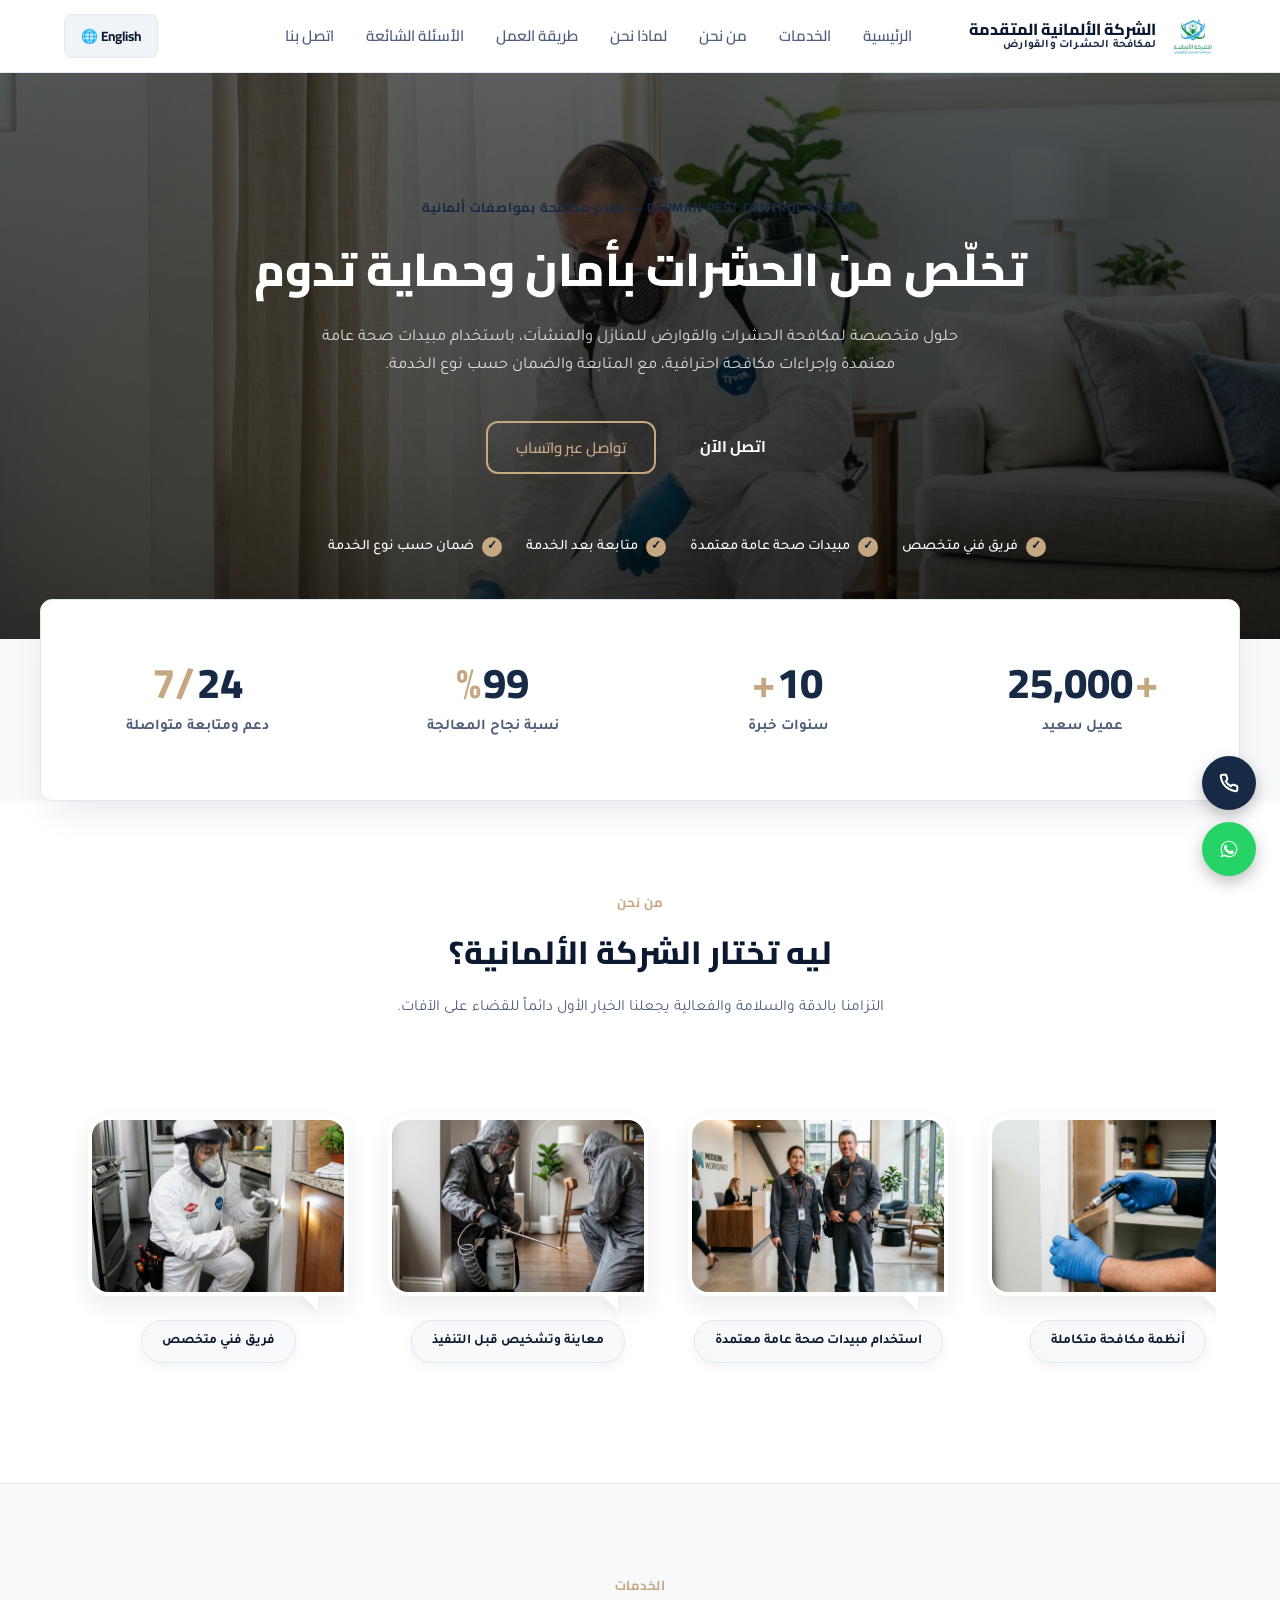
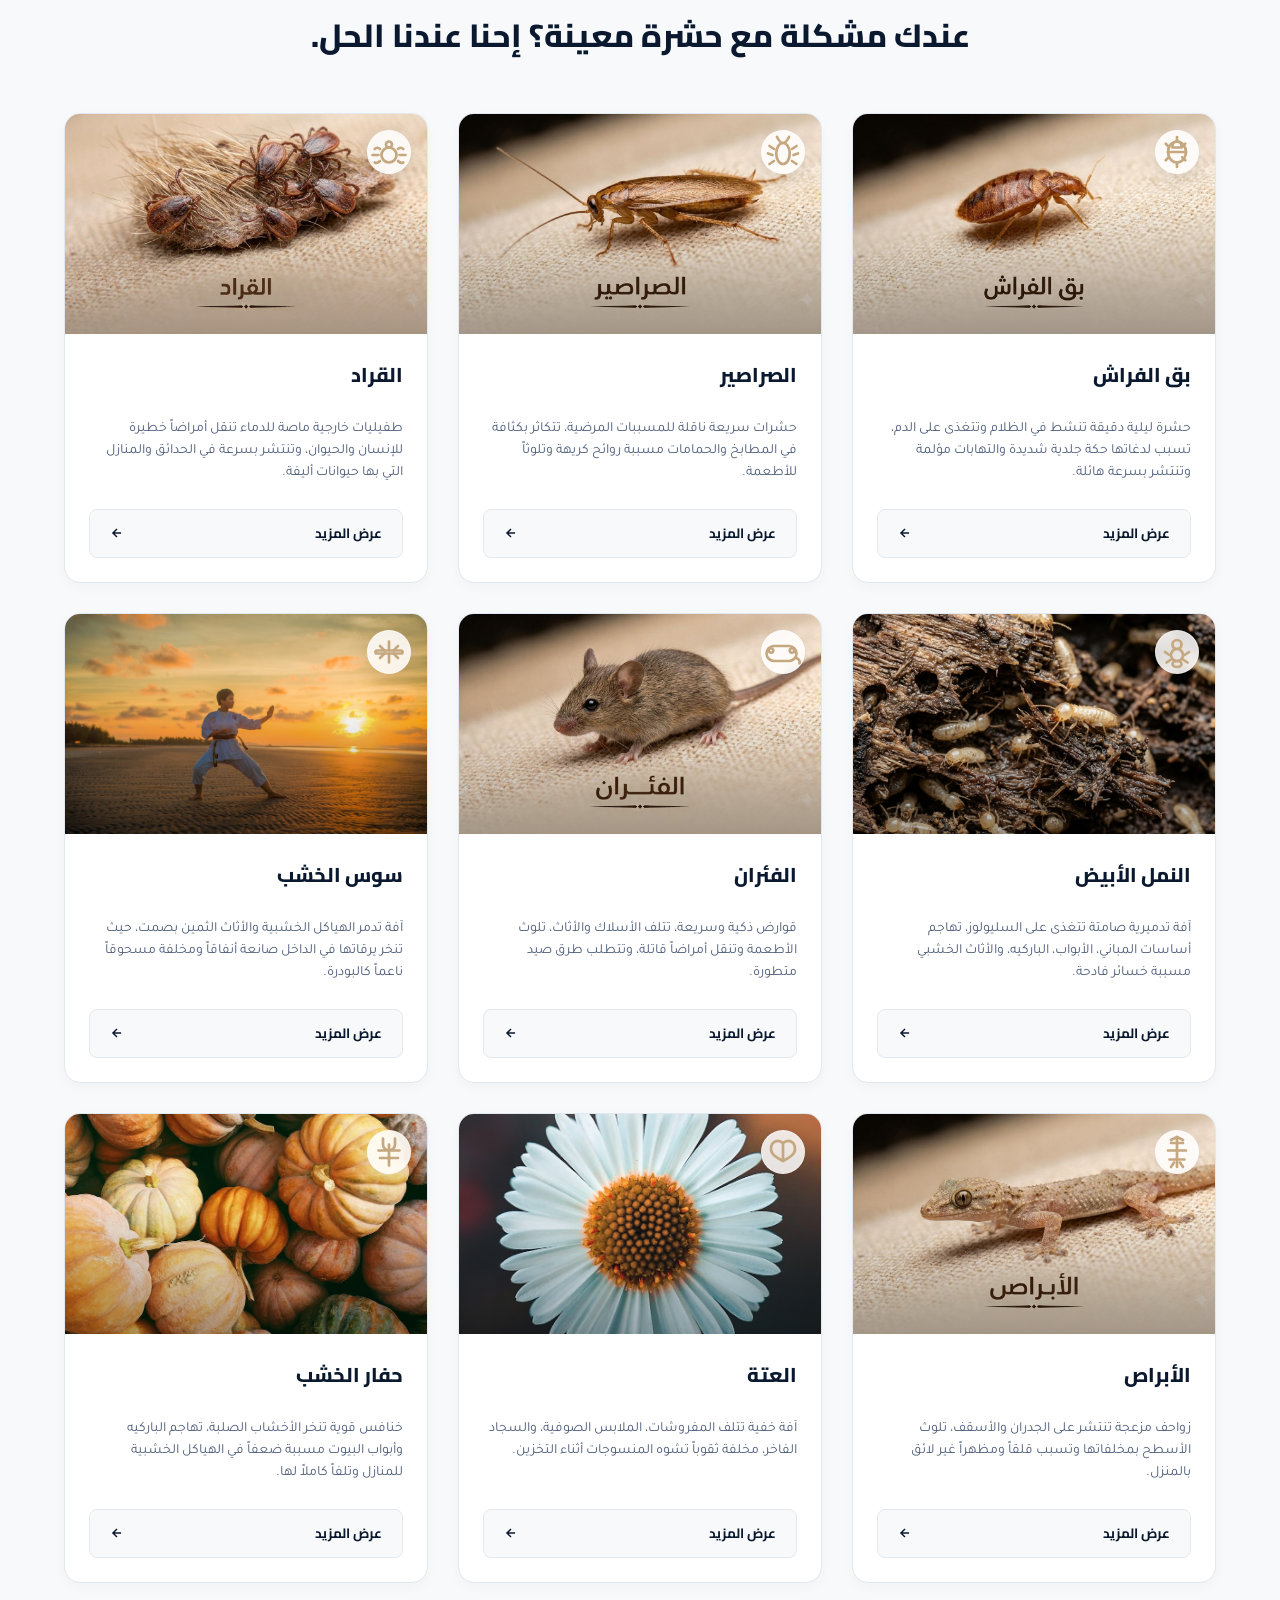
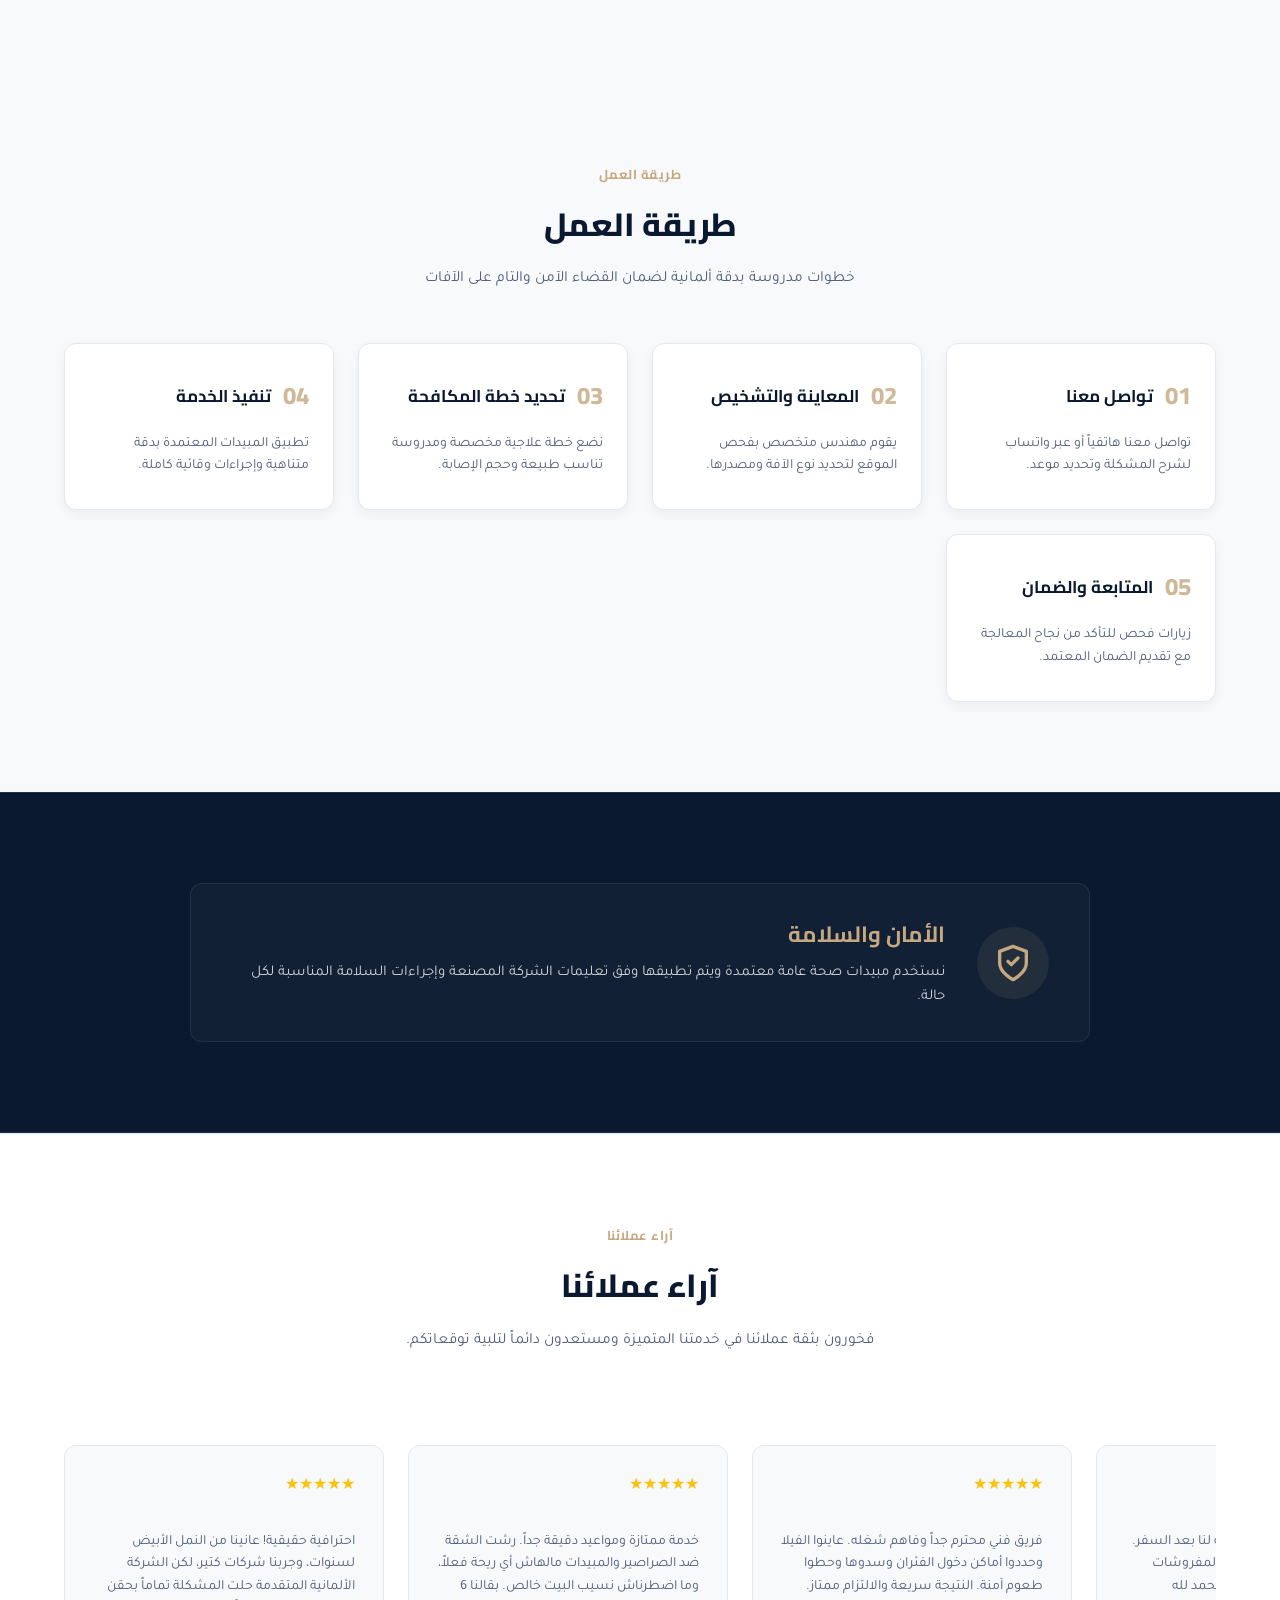
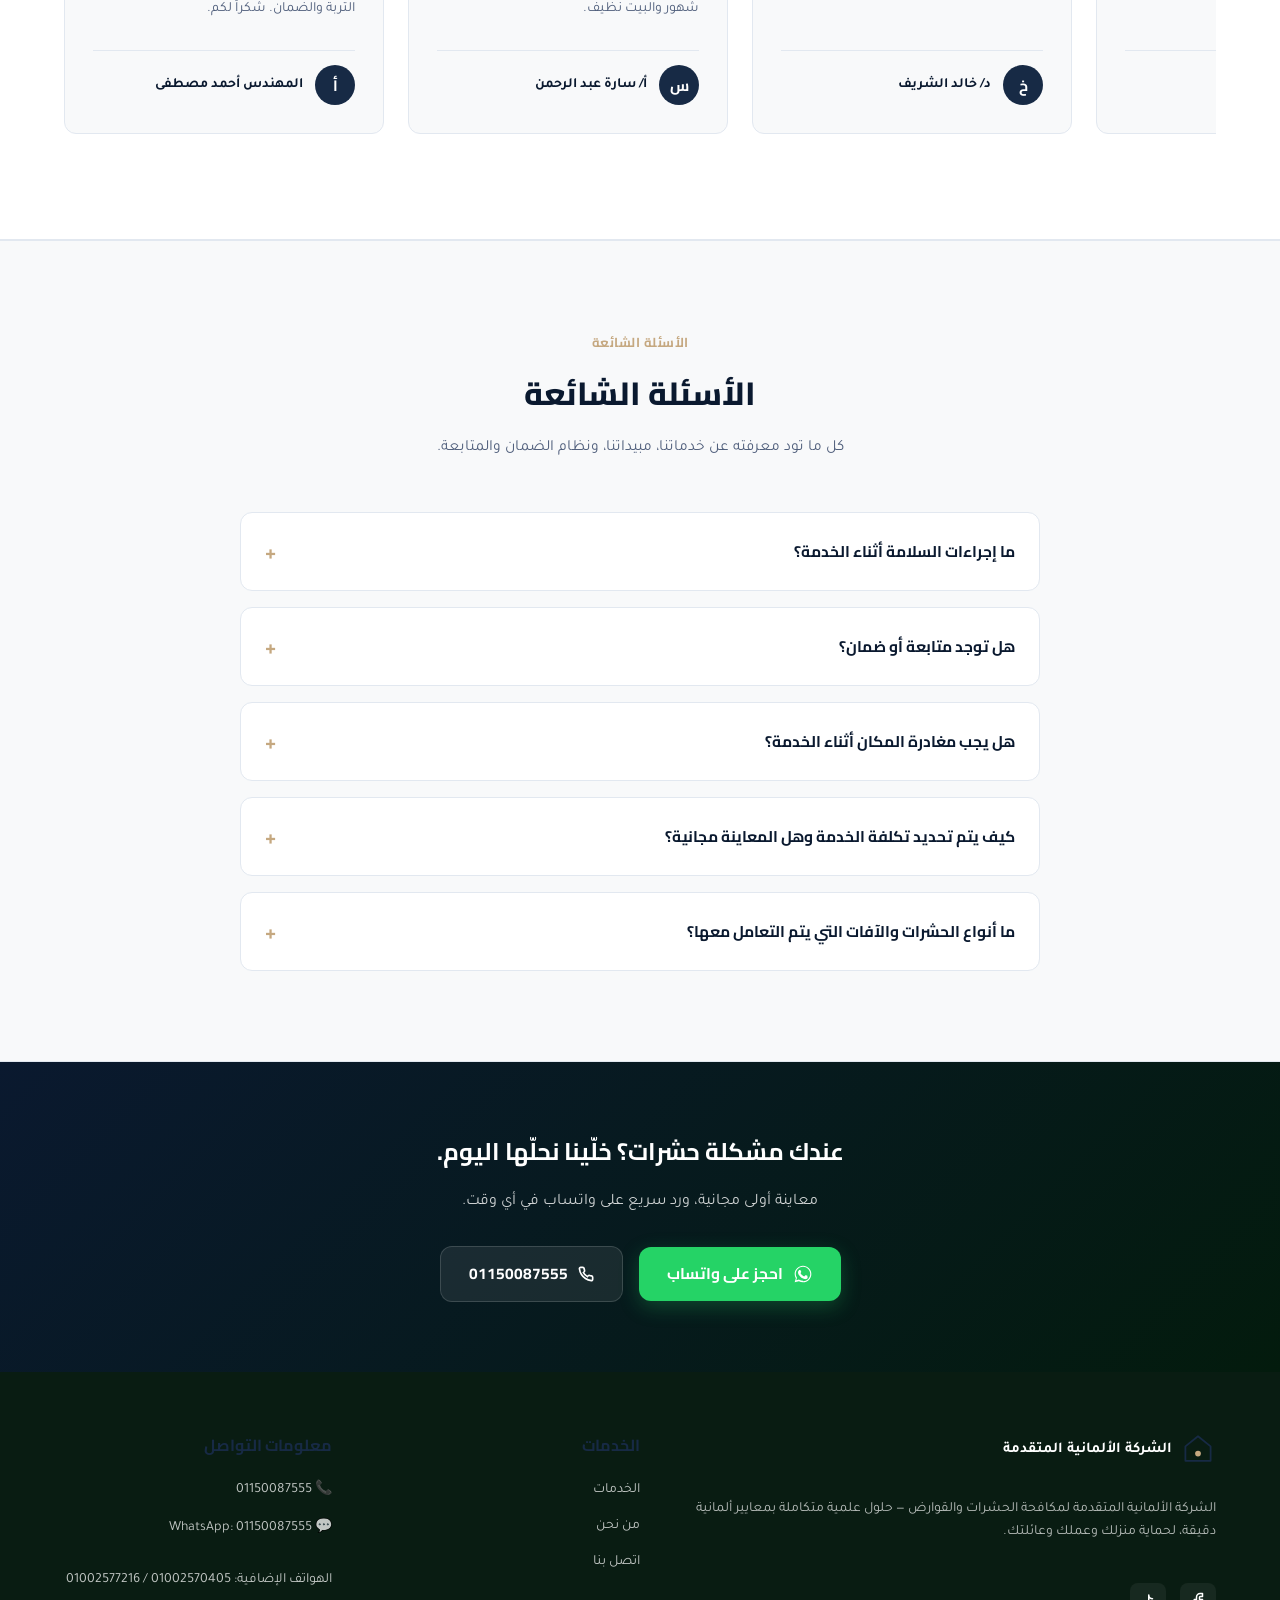
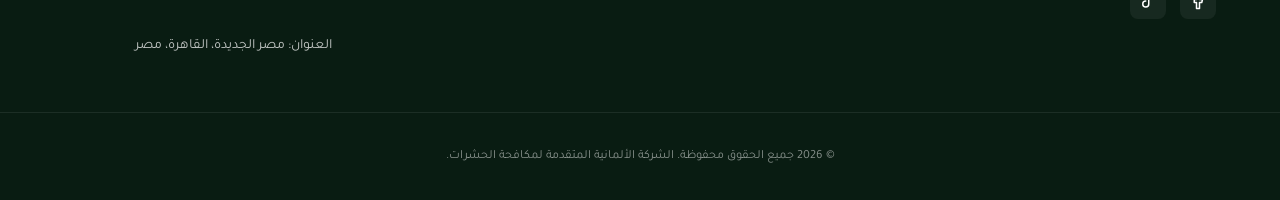
==== commit bdb50a23: "numbers" ====
--- a/index.html
+++ b/index.html
@@ -90,6 +90,28 @@
     </div>
   </section>
 
+  <!-- ===== قسم الإحصائيات ===== -->
+  <section class="stats-section" aria-label="إحصائيات الشركة">
+    <div class="container stats-grid">
+      <div class="stat-card">
+        <div class="stat-number" data-target="25000" data-prefix="+" data-suffix=""><span class="stat-prefix">+</span>25,000</div>
+        <div class="stat-label" data-i18n="statHappyClients">عميل سعيد</div>
+      </div>
+      <div class="stat-card">
+        <div class="stat-number" data-target="10" data-prefix="" data-suffix="+">10<span class="stat-suffix">+</span></div>
+        <div class="stat-label" data-i18n="statYearsExp">سنوات خبرة</div>
+      </div>
+      <div class="stat-card">
+        <div class="stat-number" data-target="99" data-prefix="" data-suffix="%">99<span class="stat-suffix">%</span></div>
+        <div class="stat-label" data-i18n="statSuccessRate">نسبة نجاح المعالجة</div>
+      </div>
+      <div class="stat-card">
+        <div class="stat-number" data-target="24" data-prefix="" data-suffix="/7">24<span class="stat-suffix">/7</span></div>
+        <div class="stat-label" data-i18n="statSupport">دعم ومتابعة متواصلة</div>
+      </div>
+    </div>
+  </section>
+
   <!-- ===== قسم "ليه تختار الشركة الألمانية المتقدمة؟" (Why Us Carousel) ===== -->
   <section class="why-us section-padding" id="why-us">
     <div class="container">
--- a/css/style.css
+++ b/css/style.css
@@ -606,6 +606,75 @@
   font-size: 15.5px;
 }
 
+/* ===== قسم الإحصائيات ===== */
+.stats-section {
+  background: var(--surface);
+  border: 1px solid var(--line);
+  border-radius: var(--radius);
+  box-shadow: var(--shadow);
+  margin: -40px auto 0;
+  max-width: 1200px;
+  padding-block: 50px;
+  position: relative;
+  z-index: 10;
+}
+
+.stats-grid {
+  display: grid;
+  grid-template-columns: repeat(4, 1fr);
+  gap: 30px;
+  text-align: center;
+}
+
+.stat-card {
+  padding: 10px;
+}
+
+.stat-number {
+  color: var(--secondary);
+  display: flex;
+  font-family: var(--font-display);
+  font-size: clamp(28px, 4vw, 42px);
+  font-weight: 800;
+  gap: 2px;
+  justify-content: center;
+  line-height: 1.1;
+  margin-bottom: 8px;
+}
+
+.stat-prefix,
+.stat-suffix {
+  color: var(--signal);
+  font-weight: 700;
+}
+
+.stat-label {
+  color: var(--ink-soft);
+  font-size: 15px;
+  font-weight: 600;
+}
+
+@media (max-width: 992px) {
+  .stats-section {
+    margin-top: 0;
+    margin-inline: 24px;
+  }
+  .stats-grid {
+    grid-template-columns: repeat(2, 1fr);
+    gap: 24px;
+  }
+}
+
+@media (max-width: 480px) {
+  .stats-section {
+    margin-inline: 16px;
+    padding-block: 30px;
+  }
+  .stats-grid {
+    gap: 16px;
+  }
+}
+
 /* ===== كاروسيل ميزات "ليه تختارنا" التمريري اللانهائي (Why Us Marquee Carousel) ===== */
 .why-us {
   background: var(--surface);
@@ -617,6 +686,7 @@
   position: relative;
   width: 100%;
   overflow: hidden;
+  overflow-y: hidden;
   padding-block: 45px 30px;
   direction: ltr; /* Force LTR layout for animation stability across languages */
 }
@@ -624,11 +694,11 @@
 .marquee-track {
   display: flex;
   width: max-content;
-  animation: marqueeStopAndGo 15s ease-in-out infinite;
-}
-
-/* Pause on hover */
-.why-marquee-container:hover .marquee-track {
+  animation: featureCarousel 21s steps(5, end) infinite;
+}
+
+.why-marquee-container:hover .marquee-track,
+.why-marquee-container:focus-within .marquee-track {
   animation-play-state: paused;
 }
 
@@ -636,7 +706,7 @@
   display: flex;
   align-items: flex-start;
   gap: 40px;
-  padding-inline-end: 40px; /* Space between groups */
+  padding-inline: 24px;
 }
 
 .carousel-item {
@@ -645,6 +715,18 @@
   align-items: center;
   width: 260px;
   flex-shrink: 0;
+}
+
+@keyframes featureCarousel {
+  from { transform: translateX(calc(-1 * var(--carousel-distance, 1468px))); }
+  to { transform: translateX(0); }
+}
+
+@media (min-width: 769px) {
+  @keyframes featureCarousel {
+    from { transform: translateX(calc(-1 * var(--carousel-distance, 1200px))); }
+    to { transform: translateX(0); }
+  }
 }
 
 /* بالونات المحادثة (Speech Bubbles) */
@@ -744,15 +826,6 @@
   box-shadow: 0 6px 16px rgba(10, 25, 47, 0.12);
 }
 
-@keyframes marqueeStopAndGo {
-  0%, 16.6% { transform: translateX(-50%); }
-  20%, 36.6% { transform: translateX(-40%); }
-  40%, 56.6% { transform: translateX(-30%); }
-  60%, 76.6% { transform: translateX(-20%); }
-  80%, 96.6% { transform: translateX(-10%); }
-  100% { transform: translateX(0); }
-}
-
 /* ===== قسم أقسام الحشرات (Pest Categories) ===== */
 .pests-grid {
   display: grid;
@@ -1876,6 +1949,9 @@
   body {
     padding-bottom: 60px;
   }
+  .carousel-item {
+    width: calc(100vw - 63px);
+  }
   .hero-actions .btn {
     width: 100%;
   }
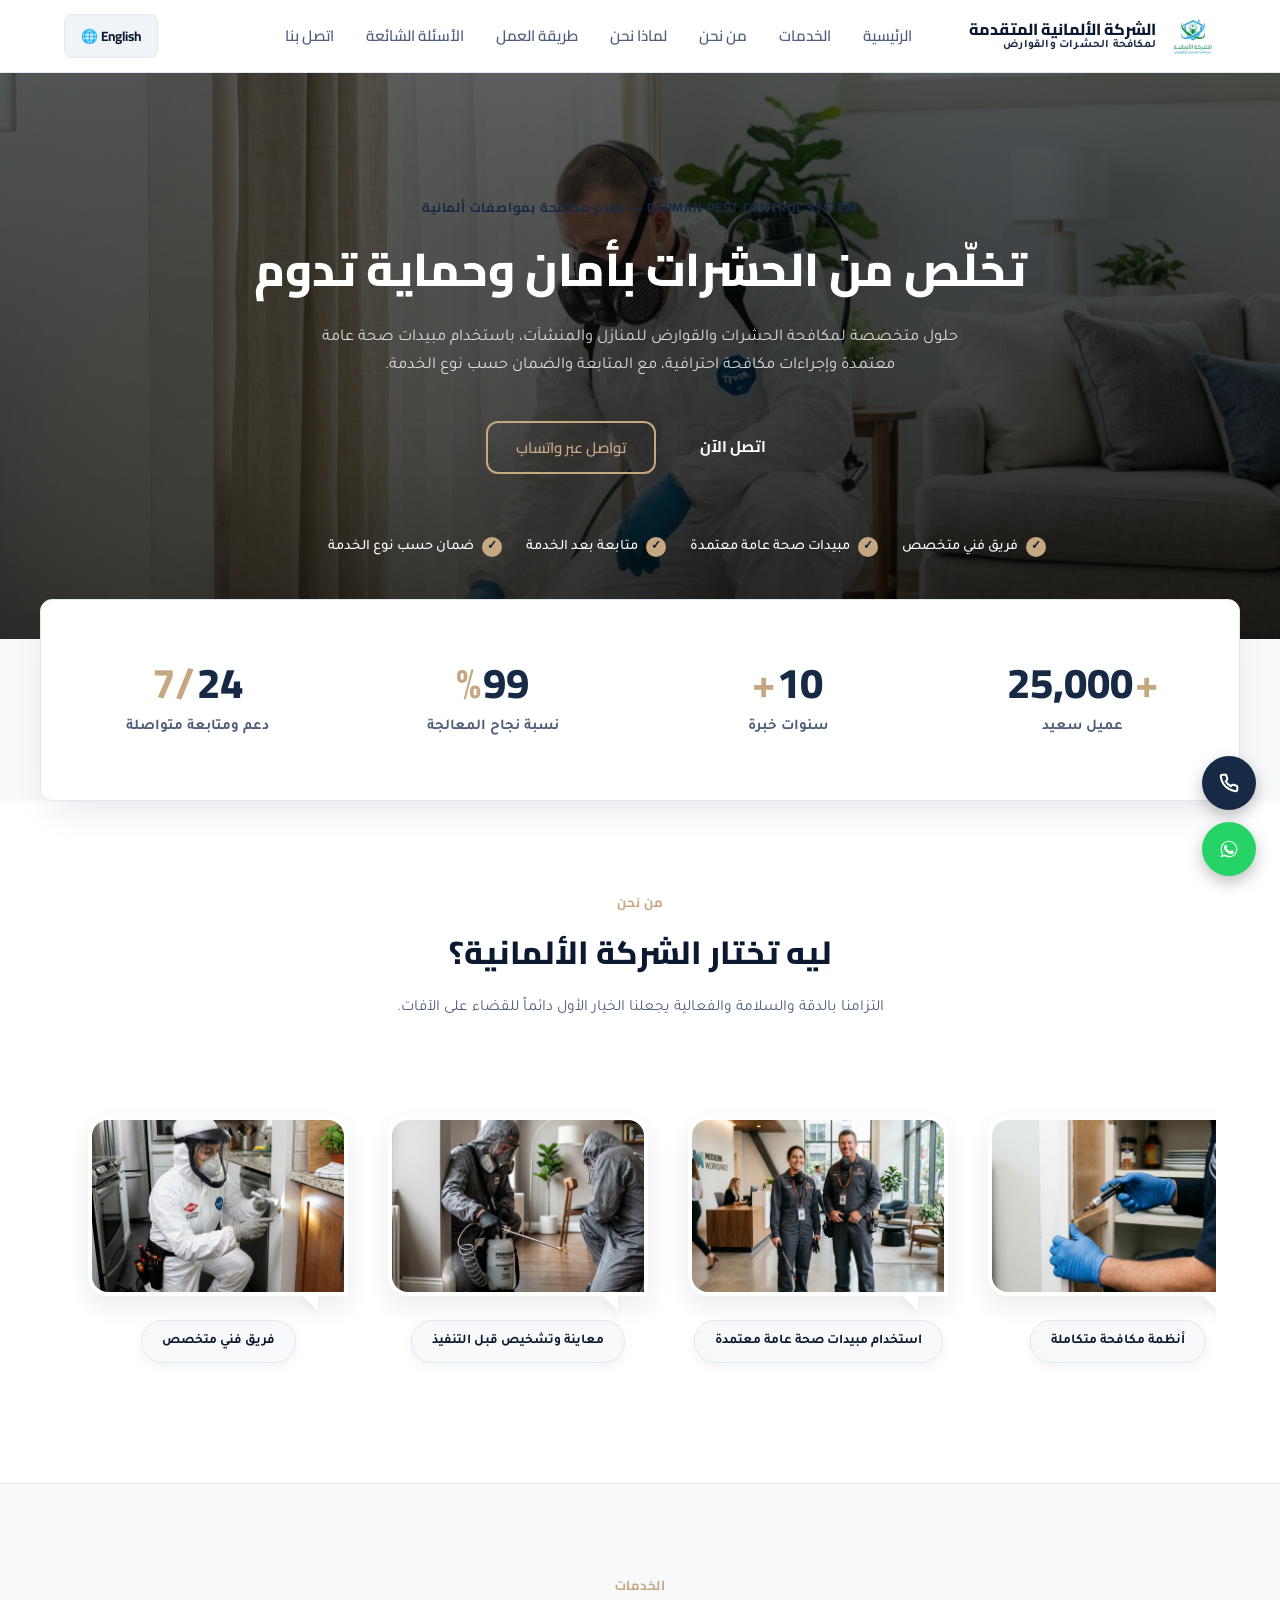
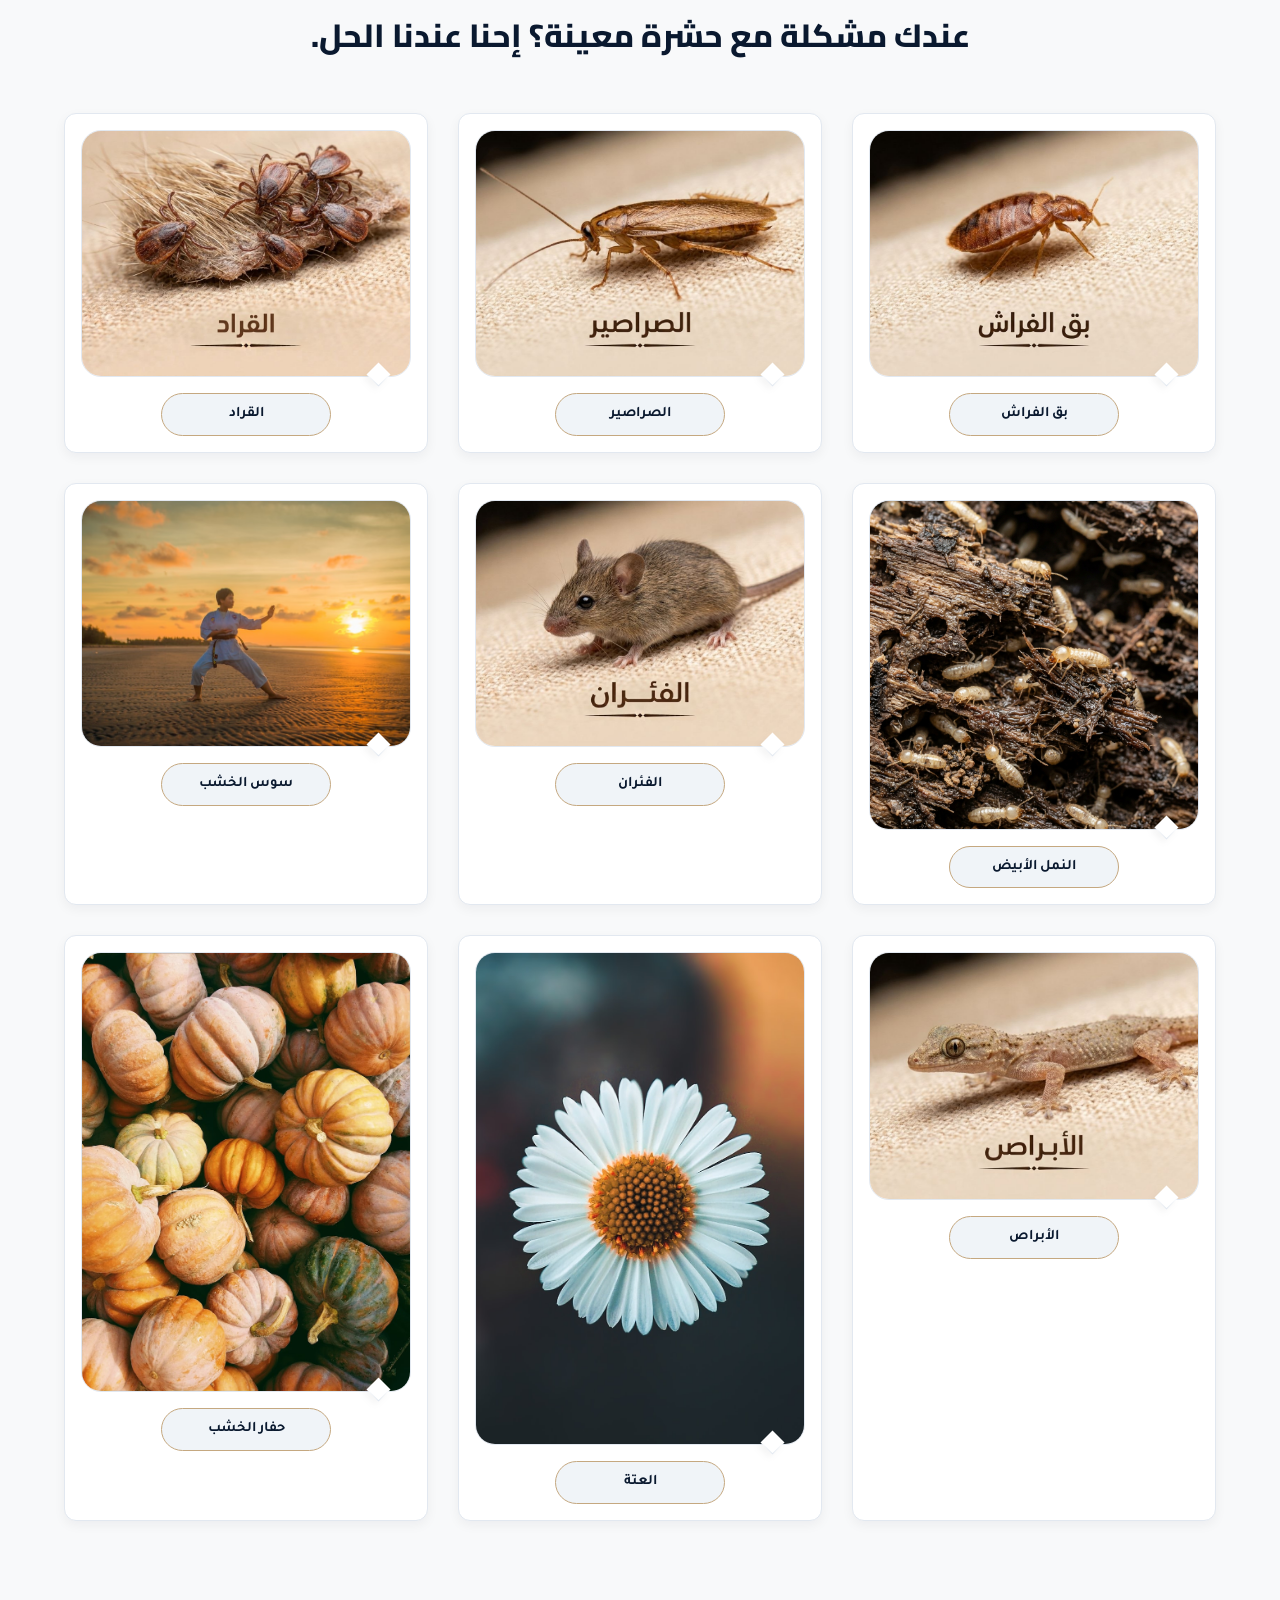
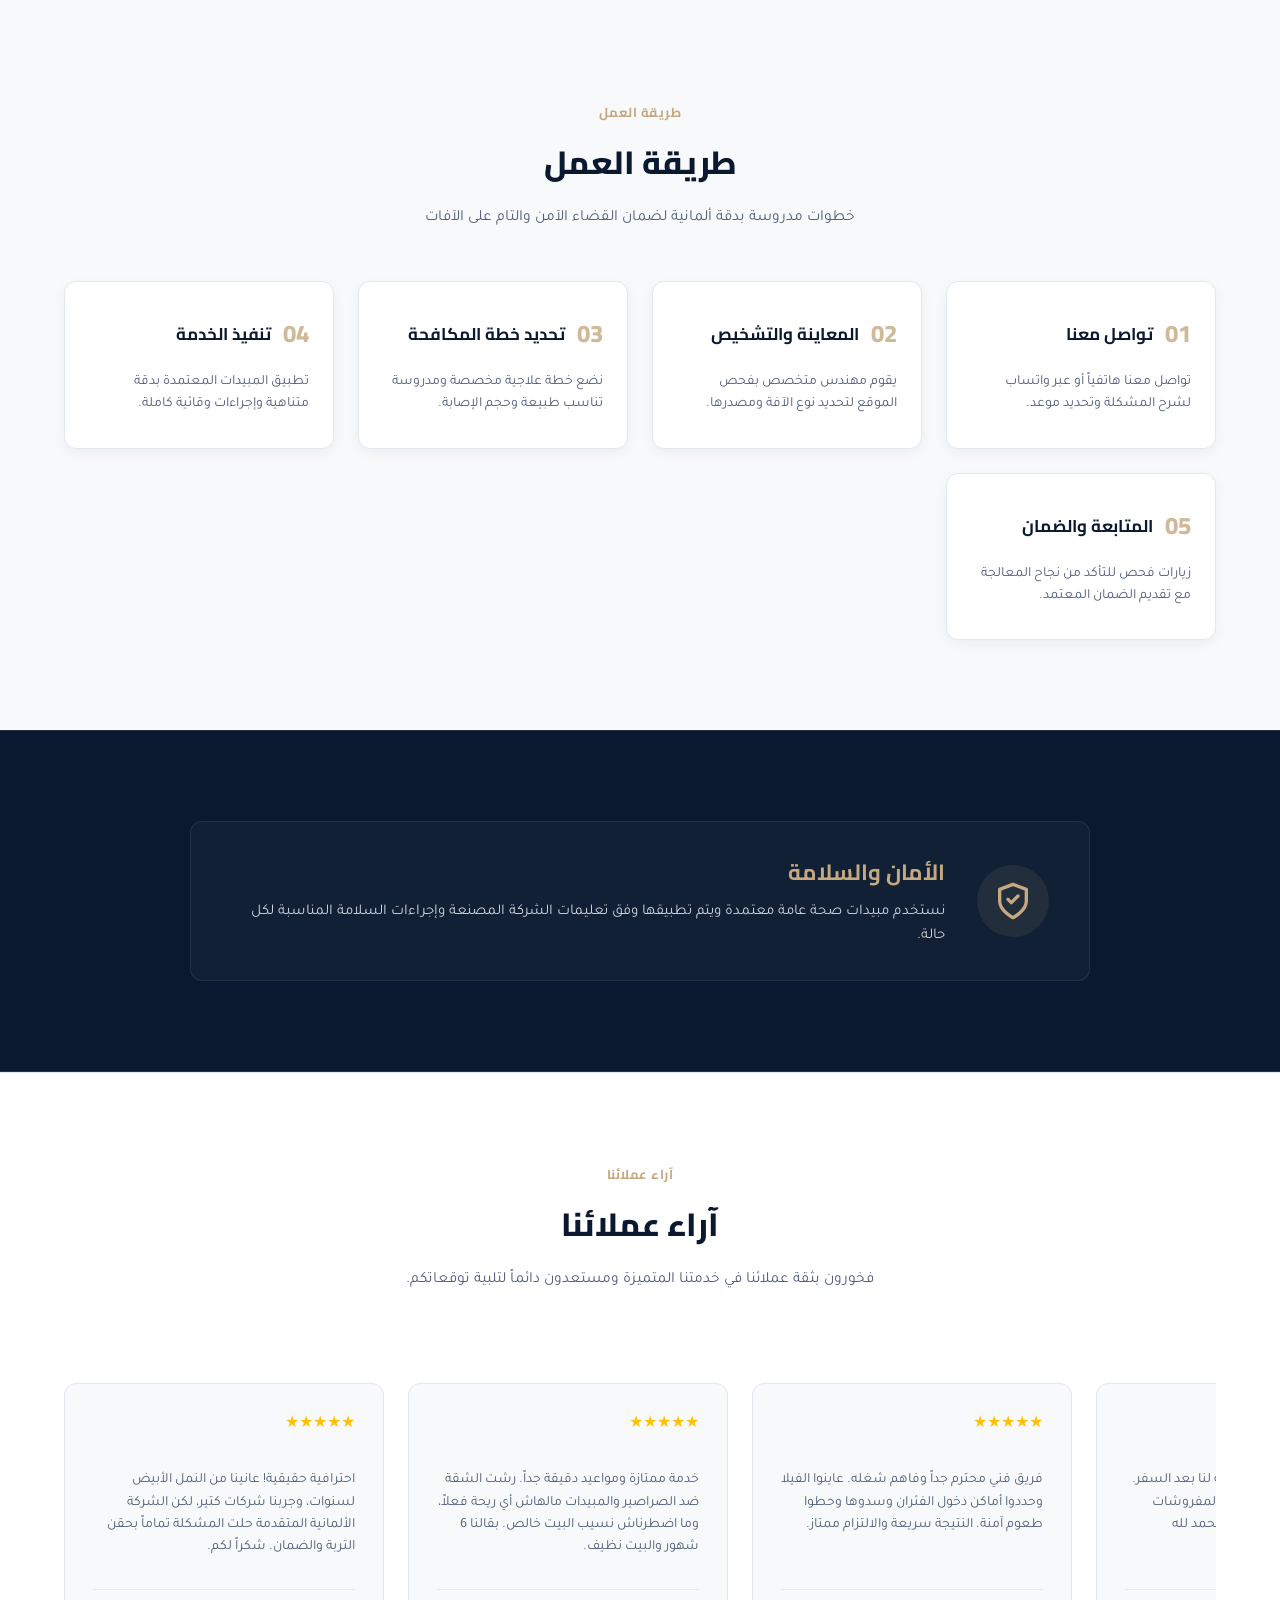
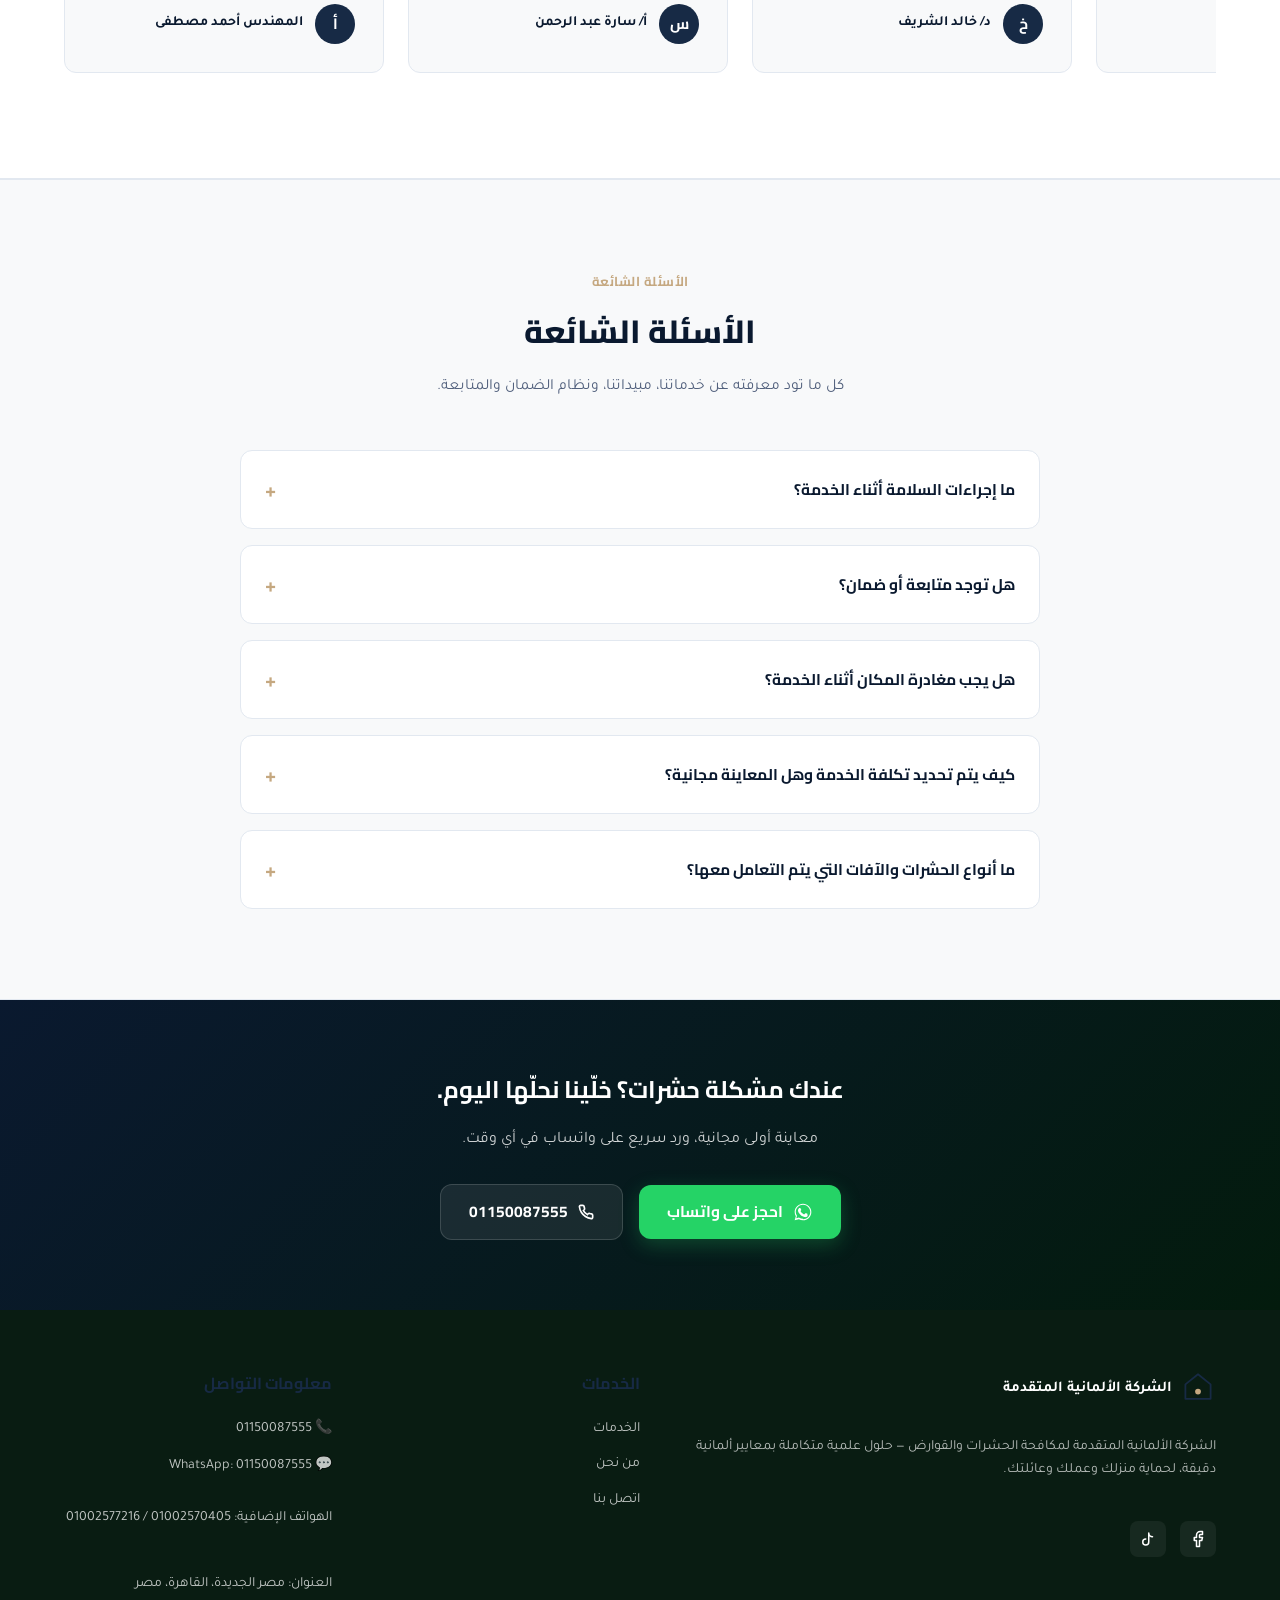
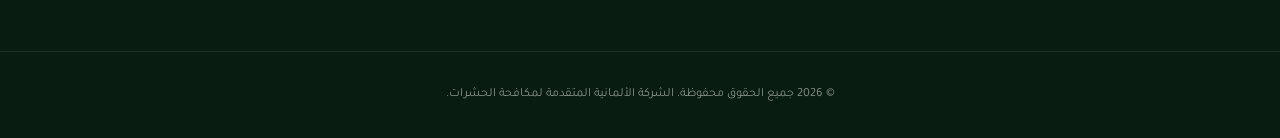
==== commit 76f5e0b4: "kk" ====
--- a/index.html
+++ b/index.html
@@ -187,6 +187,69 @@
               </div>
             </div>
           </div>
+          <!-- المجموعة الثانية المكررة (Group 2) لضمان الحركة اللانهائية السلسة -->
+          <div class="marquee-group" aria-hidden="true">
+            <!-- المميز 1 -->
+            <div class="carousel-item">
+              <div class="speech-bubble-wrapper">
+                <div class="bubble-frame">
+                  <img src="images/why_1.jpg" alt="Free follow-ups" loading="lazy">
+                </div>
+                <div class="bubble-tail"></div>
+              </div>
+              <div class="feature-pill">
+                <span data-i18n="whyFeat1">متابعات مجانية بعد كل خدمة</span>
+              </div>
+            </div>
+            <!-- المميز 2 -->
+            <div class="carousel-item">
+              <div class="speech-bubble-wrapper">
+                <div class="bubble-frame">
+                  <img src="images/why_2.jpg" alt="10 Years Experience" loading="lazy">
+                </div>
+                <div class="bubble-tail"></div>
+              </div>
+              <div class="feature-pill">
+                <span data-i18n="whyFeat2">خبرة تتجاوز 10 سنوات في السوق المصري</span>
+              </div>
+            </div>
+            <!-- المميز 3 -->
+            <div class="carousel-item">
+              <div class="speech-bubble-wrapper">
+                <div class="bubble-frame">
+                  <img src="images/why_3.jpg" alt="Trained Team" loading="lazy">
+                </div>
+                <div class="bubble-tail"></div>
+              </div>
+              <div class="feature-pill">
+                <span data-i18n="whyFeat3">فريق مدرب على أعلى مستوى</span>
+              </div>
+            </div>
+            <!-- المميز 4 -->
+            <div class="carousel-item">
+              <div class="speech-bubble-wrapper">
+                <div class="bubble-frame">
+                  <img src="images/why_4.jpg" alt="Safe Pesticides" loading="lazy">
+                </div>
+                <div class="bubble-tail"></div>
+              </div>
+              <div class="feature-pill">
+                <span data-i18n="whyFeat4">مبيدات آمنة ومعتمدة</span>
+              </div>
+            </div>
+            <!-- المميز 5 -->
+            <div class="carousel-item">
+              <div class="speech-bubble-wrapper">
+                <div class="bubble-frame">
+                  <img src="images/why_5.jpg" alt="Fast Response" loading="lazy">
+                </div>
+                <div class="bubble-tail"></div>
+              </div>
+              <div class="feature-pill">
+                <span data-i18n="whyFeat5">استجابة سريعة خلال 24 ساعة</span>
+              </div>
+            </div>
+          </div>
         </div>
       </div>
     </div>
@@ -289,6 +352,45 @@
         <div class="testimonials-marquee-track">
           <!-- المجموعة الأولى (Group 1) -->
           <div class="testimonials-marquee-group">
+            <!-- التقييم الأول -->
+            <div class="testimonial-card">
+              <div class="rating">★★★★★</div>
+              <p class="testi-text" data-i18n="testi1Comment">احترافية حقيقية! عانينا من النمل الأبيض لسنوات، وجربنا شركات كتير، لكن الشركة الألمانية المتقدمة حلت المشكلة تماماً بحقن التربة والضمان. شكراً لكم.</p>
+              <div class="testi-meta">
+                <div class="testi-avatar">أ</div>
+                <div class="testi-name" data-i18n="testi1Name">المهندس أحمد مصطفى</div>
+              </div>
+            </div>
+            <!-- التقييم الثاني -->
+            <div class="testimonial-card">
+              <div class="rating">★★★★★</div>
+              <p class="testi-text" data-i18n="testi2Comment">خدمة ممتازة ومواعيد دقيقة جداً. رشت الشقة ضد الصراصير والمبيدات مالهاش أي ريحة فعلاً، وما اضطرناش نسيب البيت خالص. بقالنا 6 شهور والبيت نظيف.</p>
+              <div class="testi-meta">
+                <div class="testi-avatar">س</div>
+                <div class="testi-name" data-i18n="testi2Name">أ/ سارة عبد الرحمن</div>
+              </div>
+            </div>
+            <!-- التقييم الثالث -->
+            <div class="testimonial-card">
+              <div class="rating">★★★★★</div>
+              <p class="testi-text" data-i18n="testi3Comment">فريق فني محترم جداً وفاهم شغله. عاينوا الفيلا وحددوا أماكن دخول الفئران وسدوها وحطوا طعوم آمنة. النتيجة سريعة والالتزام ممتاز.</p>
+              <div class="testi-meta">
+                <div class="testi-avatar">خ</div>
+                <div class="testi-name" data-i18n="testi3Name">د/ خالد الشريف</div>
+              </div>
+            </div>
+            <!-- التقييم الرابع -->
+            <div class="testimonial-card">
+              <div class="rating">★★★★★</div>
+              <p class="testi-text" data-i18n="testi4Comment">بق الفراش كان كابوس بالنسبة لنا بعد السفر. اتصلنا بيهم وجاء الفريق ورش المفروشات وعمل متابعة بعد أسبوعين والحمد لله المشكلة انتهت تماماً.</p>
+              <div class="testi-meta">
+                <div class="testi-avatar">م</div>
+                <div class="testi-name" data-i18n="testi4Name">أ/ منى الكردي</div>
+              </div>
+            </div>
+          </div>
+          <!-- المجموعة الثانية المكررة (Group 2) لضمان الحركة اللانهائية السلسة -->
+          <div class="testimonials-marquee-group" aria-hidden="true">
             <!-- التقييم الأول -->
             <div class="testimonial-card">
               <div class="rating">★★★★★</div>
--- a/css/style.css
+++ b/css/style.css
@@ -694,7 +694,7 @@
 .marquee-track {
   display: flex;
   width: max-content;
-  animation: featureCarousel 21s steps(5, end) infinite;
+  animation: whyStopAndGo 18s ease-in-out infinite;
 }
 
 .why-marquee-container:hover .marquee-track,
@@ -717,16 +717,19 @@
   flex-shrink: 0;
 }
 
-@keyframes featureCarousel {
-  from { transform: translateX(calc(-1 * var(--carousel-distance, 1468px))); }
-  to { transform: translateX(0); }
-}
-
-@media (min-width: 769px) {
-  @keyframes featureCarousel {
-    from { transform: translateX(calc(-1 * var(--carousel-distance, 1200px))); }
-    to { transform: translateX(0); }
-  }
+@keyframes whyStopAndGo {
+  /* Item 1 */
+  0%, 15% { transform: translateX(0); }
+  /* Item 2 */
+  20%, 35% { transform: translateX(-10%); }
+  /* Item 3 */
+  40%, 55% { transform: translateX(-20%); }
+  /* Item 4 */
+  60%, 75% { transform: translateX(-30%); }
+  /* Item 5 */
+  80%, 95% { transform: translateX(-40%); }
+  /* Loop transition to duplicated first item */
+  100% { transform: translateX(-50%); }
 }
 
 /* بالونات المحادثة (Speech Bubbles) */
@@ -829,153 +832,121 @@
 /* ===== قسم أقسام الحشرات (Pest Categories) ===== */
 .pests-grid {
   display: grid;
-  grid-template-columns: repeat(auto-fill, minmax(300px, 1fr));
+  grid-template-columns: repeat(auto-fill, minmax(280px, 1fr));
   gap: 30px;
 }
 
-.pest-card {
+/* كروت الآفات الفاخرة المزدوجة (Pest Speech Bubble Cards) */
+.pest-card-premium {
+  display: flex;
+  flex-direction: column;
+  align-items: center;
+  min-width: 0;
+  text-decoration: none;
   background: var(--surface);
-  border-radius: 16px;
+  border-radius: var(--radius);
+  padding: 16px;
   border: 1px solid var(--line);
+  transition: var(--transition);
+  cursor: pointer;
+  box-shadow: var(--shadow-sm);
+}
+
+.pest-card-premium:hover {
+  transform: translateY(-6px);
+  box-shadow: var(--shadow);
+  border-color: var(--brand-gold);
+}
+
+.pest-card-premium .speech-bubble-wrapper {
+  position: relative;
+  width: 100%;
+  aspect-ratio: 4 / 3;
+  margin-bottom: 16px;
+}
+
+.pest-card-premium .bubble-frame {
+  width: 100%;
+  height: 100%;
+  border-radius: 20px;
   overflow: hidden;
-  display: flex;
-  flex-direction: column;
-  box-shadow: 0 4px 12px rgba(0, 0, 0, 0.03);
-  transition: var(--transition);
-}
-
-.pest-card:hover {
-  transform: translateY(-8px);
-  box-shadow: 0 20px 40px rgba(0, 0, 0, 0.08);
-  border-color: var(--brand-green);
-}
-
-.pest-image-container {
-  height: 220px;
-  overflow: hidden;
-  background: var(--bg);
-  position: relative;
-}
-
-.pest-image-container::after {
-  content: "";
-  position: absolute;
-  inset: 0;
-  background: linear-gradient(to top, rgba(0,0,0,0.3) 0%, transparent 60%);
-  pointer-events: none;
-}
-
-.pest-image-container img {
+  border: 1px solid var(--line);
+  box-shadow: inset 0 2px 4px rgba(0,0,0,0.05);
+}
+
+.pest-card-premium .bubble-frame img {
   width: 100%;
   height: 100%;
   object-fit: cover;
-  transition: transform 0.6s cubic-bezier(0.25, 0.8, 0.25, 1);
-}
-
-.pest-card:hover .pest-image-container img {
-  transform: scale(1.1);
-}
-
-/* أيقونة الطفو الدائرية الفخمة */
-.pest-icon-badge {
+  transition: var(--transition);
+}
+
+.pest-card-premium:hover .bubble-frame img {
+  transform: scale(1.08);
+}
+
+.pest-card-premium .bubble-tail {
   position: absolute;
-  top: 16px;
-  right: 16px;
-  background: rgba(255, 255, 255, 0.85);
-  backdrop-filter: blur(8px);
-  -webkit-backdrop-filter: blur(8px);
-  width: 44px;
-  height: 44px;
-  border-radius: 50%;
-  color: var(--brand-green);
-  display: flex;
+  bottom: -6px;
+  right: 24px; /* المحاذاة لليمين في العربية */
+  width: 16px;
+  height: 16px;
+  background: var(--surface);
+  border-right: 1px solid var(--line);
+  border-bottom: 1px solid var(--line);
+  transform: rotate(45deg);
+  z-index: 1;
+}
+
+html[lang="en"] .pest-card-premium .bubble-tail,
+[dir="ltr"] .pest-card-premium .bubble-tail {
+  right: auto;
+  left: 24px;
+}
+
+.pest-title-pill {
+  display: inline-flex;
   align-items: center;
   justify-content: center;
-  box-shadow: 0 8px 20px rgba(0, 0, 0, 0.1);
-  border: 1px solid rgba(255, 255, 255, 0.4);
+  background-color: var(--primary-light);
+  color: var(--primary);
+  border: 1px solid var(--brand-gold);
+  border-radius: 50px;
+  padding: 8px 16px;
+  font-size: 14.5px;
+  font-weight: 700;
   transition: var(--transition);
-  z-index: 2;
-}
-
-.pest-card:hover .pest-icon-badge {
-  background: var(--brand-green);
-  color: #fff;
-  transform: rotate(15deg) scale(1.05);
-  border-color: var(--brand-green);
-}
-
-.pest-card-body {
-  padding: 24px;
-  display: flex;
-  flex-direction: column;
-  flex-grow: 1;
-}
-
-.pest-card h3 {
-  font-size: 20px;
-  font-weight: 800;
-  margin-bottom: 12px;
-  color: var(--ink);
-  transition: var(--transition);
-}
-
-.pest-card:hover h3 {
-  color: var(--primary);
-}
-
-.pest-card p {
-  font-size: 14px;
-  color: var(--ink-soft);
-  line-height: 1.6;
-  margin-bottom: 24px;
-  flex-grow: 1;
-  display: -webkit-box;
-  -webkit-line-clamp: 3;
-  line-clamp: 3;
-  -webkit-box-orient: vertical;
-  overflow: hidden;
-  text-overflow: ellipsis;
-  height: 67px; /* تثبيت الارتفاع لضمان محاذاة الأزرار بدقة هندسية */
-}
-
-.pest-card-btn {
-  display: inline-flex;
-  align-items: center;
-  justify-content: space-between;
+  text-align: center;
   width: 100%;
-  padding: 12px 20px;
-  background: var(--bg);
-  border: 1px solid var(--line);
-  color: var(--primary);
-  font-family: var(--font-display);
-  font-weight: 700;
-  font-size: 13.5px;
-  border-radius: var(--radius-sm);
-  transition: var(--transition);
-  cursor: pointer;
-}
-
-.pest-card:hover .pest-card-btn {
-  background: var(--brand-blue);
-  color: #fff;
-  border-color: var(--brand-blue);
-}
-
-.pest-card-btn svg {
-  transition: transform 0.3s ease;
-}
-
-html[dir="rtl"] .pest-card-btn svg {
-  transform: scaleX(-1);
-}
-
-/* عند الحوم، يتحرك السهم للأمام حسب اتجاه الصفحة */
-html[dir="rtl"] .pest-card:hover .pest-card-btn svg {
-  transform: scaleX(-1) translateX(-4px);
-}
-
-html[dir="ltr"] .pest-card:hover .pest-card-btn svg {
-  transform: translateX(4px);
+  max-width: 170px;
+}
+
+.pest-card-premium:hover .pest-title-pill {
+  background-color: var(--brand-gold);
+  color: var(--brand-navy);
+  box-shadow: 0 4px 12px rgba(197, 168, 128, 0.2);
+}
+
+@media (max-width: 768px) {
+  .pests-grid {
+    grid-template-columns: repeat(2, minmax(0, 1fr));
+    gap: 12px;
+  }
+  .pest-card-premium {
+    padding: 10px;
+    border-radius: 12px;
+  }
+  .pest-card-premium .speech-bubble-wrapper {
+    margin-bottom: 8px;
+  }
+  .pest-card-premium .bubble-frame {
+    border-radius: 14px;
+  }
+  .pest-title-pill {
+    padding: 6px 8px;
+    font-size: 12px;
+    max-width: 100%;
+  }
 }
 
 /* ===== قسم آراء العملاء (Testimonials) ===== */
@@ -988,22 +959,39 @@
 .testimonials-marquee-container {
   position: relative;
   width: 100%;
-  overflow-x: auto;
-  scrollbar-width: thin;
+  overflow: hidden;
   padding-block: 40px 15px;
   direction: ltr; /* Force LTR for animation stability */
-  scroll-snap-type: x proximity;
 }
 
 .testimonials-marquee-track {
   display: flex;
   width: max-content;
+  animation: testimonialsStopAndGo 16s ease-in-out infinite;
+}
+
+.testimonials-marquee-container:hover .testimonials-marquee-track,
+.testimonials-marquee-container:focus-within .testimonials-marquee-track {
+  animation-play-state: paused;
 }
 
 .testimonials-marquee-group {
   display: flex;
   gap: 24px;
   padding-inline-end: 24px;
+}
+
+@keyframes testimonialsStopAndGo {
+  /* Item 1 */
+  0%, 18% { transform: translateX(0); }
+  /* Item 2 */
+  25%, 43% { transform: translateX(-12.5%); }
+  /* Item 3 */
+  50%, 68% { transform: translateX(-25%); }
+  /* Item 4 */
+  75%, 93% { transform: translateX(-37.5%); }
+  /* Loop transition to duplicated first item */
+  100% { transform: translateX(-50%); }
 }
 
 .testimonial-card {
@@ -2187,4 +2175,187 @@
     text-align: center;
     padding: 24px;
   }
+}
+
+/* ===== تنسيق صفحة تفاصيل الحشرة الاحترافية الغنية ===== */
+.warning-block {
+  border-left: 4px solid var(--danger) !important;
+  background: rgba(193, 68, 60, 0.02) !important;
+}
+
+.warning-icon {
+  background-color: rgba(193, 68, 60, 0.1) !important;
+  color: var(--danger) !important;
+}
+
+.warning-signs-list {
+  list-style: none;
+  padding: 0;
+  margin: 16px 0;
+  display: flex;
+  flex-direction: column;
+  gap: 12px;
+}
+
+.warning-signs-list li {
+  display: flex;
+  align-items: flex-start;
+  gap: 12px;
+  font-size: 15px;
+  line-height: 1.6;
+  color: var(--ink);
+}
+
+.warning-bullet {
+  display: inline-flex;
+  align-items: center;
+  justify-content: center;
+  width: 22px;
+  height: 22px;
+  background-color: var(--danger);
+  color: #fff;
+  border-radius: 50%;
+  font-weight: 900;
+  font-size: 13px;
+  flex-shrink: 0;
+  margin-top: 2px;
+}
+
+.warning-alert-text {
+  font-weight: 700;
+  color: var(--danger);
+  font-size: 14.5px;
+  margin-top: 16px;
+  border-top: 1px dashed rgba(193, 68, 60, 0.2);
+  padding-top: 12px;
+}
+
+/* شبكة دور الشركة */
+.treatment-features-grid {
+  display: grid;
+  grid-template-columns: repeat(auto-fit, minmax(200px, 1fr));
+  gap: 20px;
+  margin-top: 24px;
+}
+
+.treatment-features-grid .feat-card {
+  background: var(--surface);
+  border: 1px solid var(--line);
+  padding: 20px;
+  border-radius: var(--radius);
+  position: relative;
+  transition: var(--transition);
+}
+
+.treatment-features-grid .feat-card:hover {
+  border-color: var(--brand-gold);
+  transform: translateY(-2px);
+  box-shadow: var(--shadow-sm);
+}
+
+.treatment-features-grid .feat-num {
+  font-size: 24px;
+  font-weight: 800;
+  color: var(--brand-gold);
+  opacity: 0.6;
+  display: block;
+  margin-bottom: 8px;
+}
+
+.treatment-features-grid h4 {
+  font-size: 16px;
+  font-weight: 700;
+  color: var(--brand-navy);
+  margin-bottom: 8px;
+}
+
+.treatment-features-grid p {
+  font-size: 13.5px;
+  color: var(--ink-soft);
+  line-height: 1.5;
+  margin: 0;
+}
+
+/* أكورديون أسئلة الحشرة */
+.pest-faq-accordion {
+  margin-top: 20px;
+  display: flex;
+  flex-direction: column;
+  gap: 12px;
+}
+
+.pest-faq-item {
+  border: 1px solid var(--line);
+  border-radius: var(--radius-sm);
+  background: var(--surface);
+  overflow: hidden;
+  transition: var(--transition);
+}
+
+.pest-faq-btn {
+  width: 100%;
+  padding: 16px 20px;
+  background: var(--surface);
+  border: none;
+  text-align: inherit;
+  font-size: 15px;
+  font-weight: 700;
+  color: var(--brand-navy);
+  display: flex;
+  justify-content: space-between;
+  align-items: center;
+  cursor: pointer;
+  transition: var(--transition);
+}
+
+.pest-faq-btn:hover,
+.pest-faq-btn.active {
+  background: var(--primary-light);
+  color: var(--primary);
+}
+
+.pest-faq-btn .faq-icon-arrow {
+  font-size: 18px;
+  font-weight: 400;
+  color: var(--brand-gold);
+  transition: transform 0.3s ease;
+}
+
+.pest-faq-btn.active .faq-icon-arrow {
+  transform: rotate(45deg);
+}
+
+.pest-faq-panel {
+  max-height: 0;
+  overflow: hidden;
+  transition: max-height 0.3s ease-out;
+  background: var(--surface);
+}
+
+.pest-faq-panel p {
+  padding: 0 20px 16px;
+  margin: 0;
+  font-size: 14px;
+  line-height: 1.6;
+  color: var(--ink-soft);
+}
+
+/* الخاتمة والمقر */
+.conclusion-block {
+  background: var(--primary-light) !important;
+  border: 1px solid var(--brand-gold) !important;
+}
+
+.conclusion-block h3 {
+  color: var(--brand-navy);
+  margin-bottom: 12px;
+}
+
+.pest-location-info {
+  background: var(--bg);
+  border: 1px solid var(--line);
+  border-radius: var(--radius-sm);
+  padding: 16px 20px;
+  font-size: 14px;
+  color: var(--ink-soft);
 }
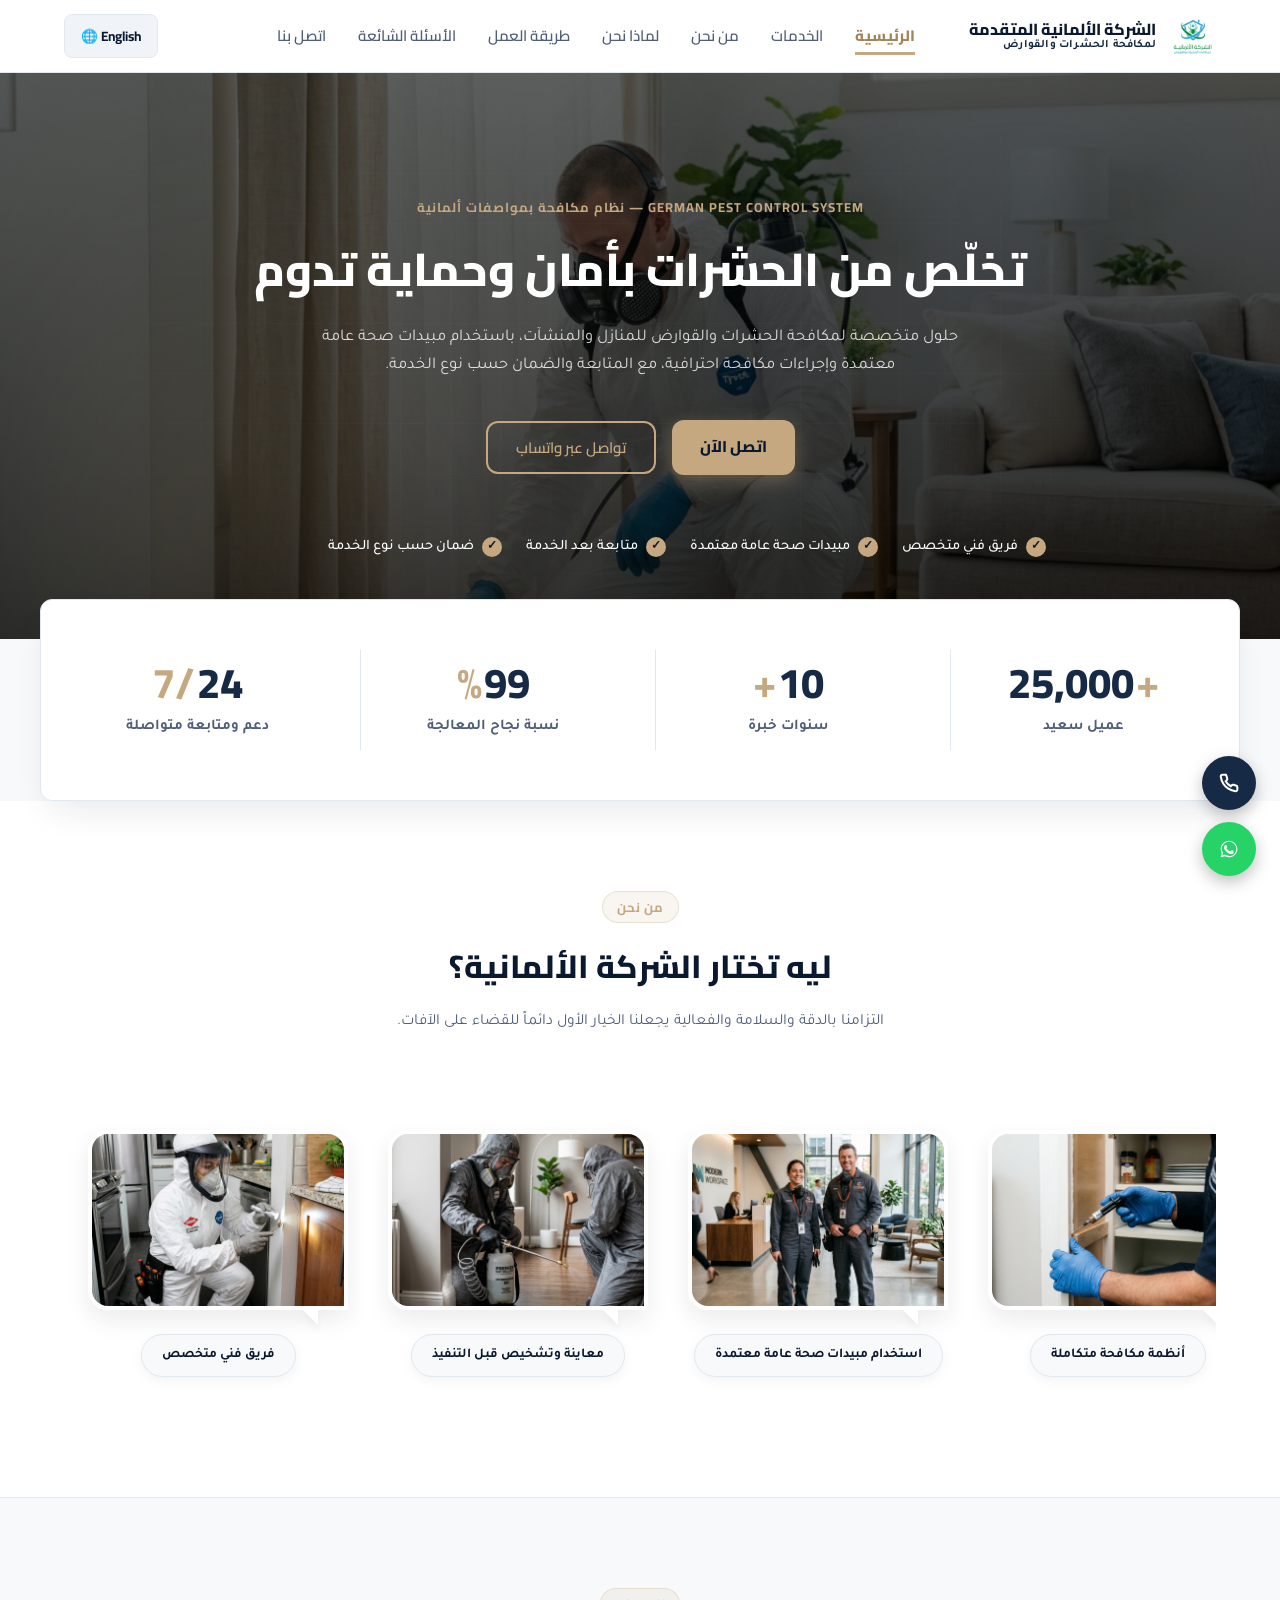
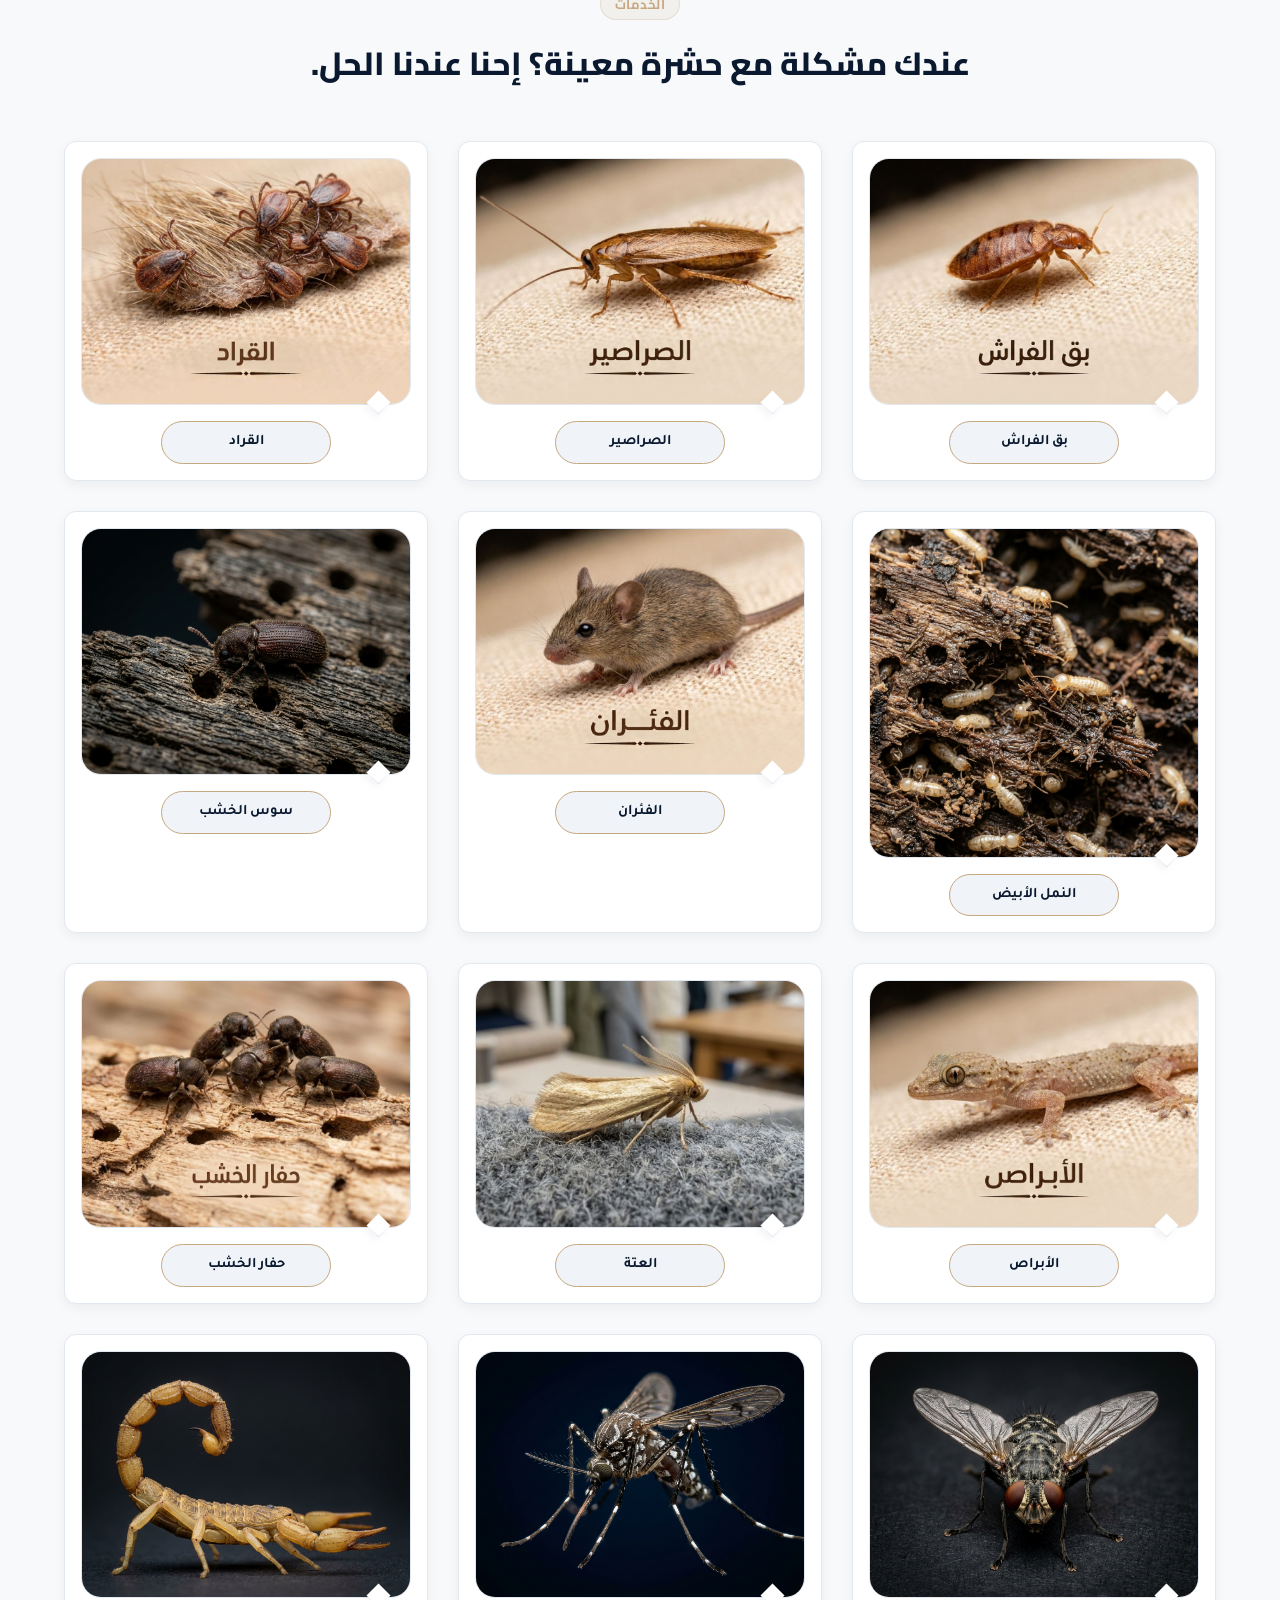
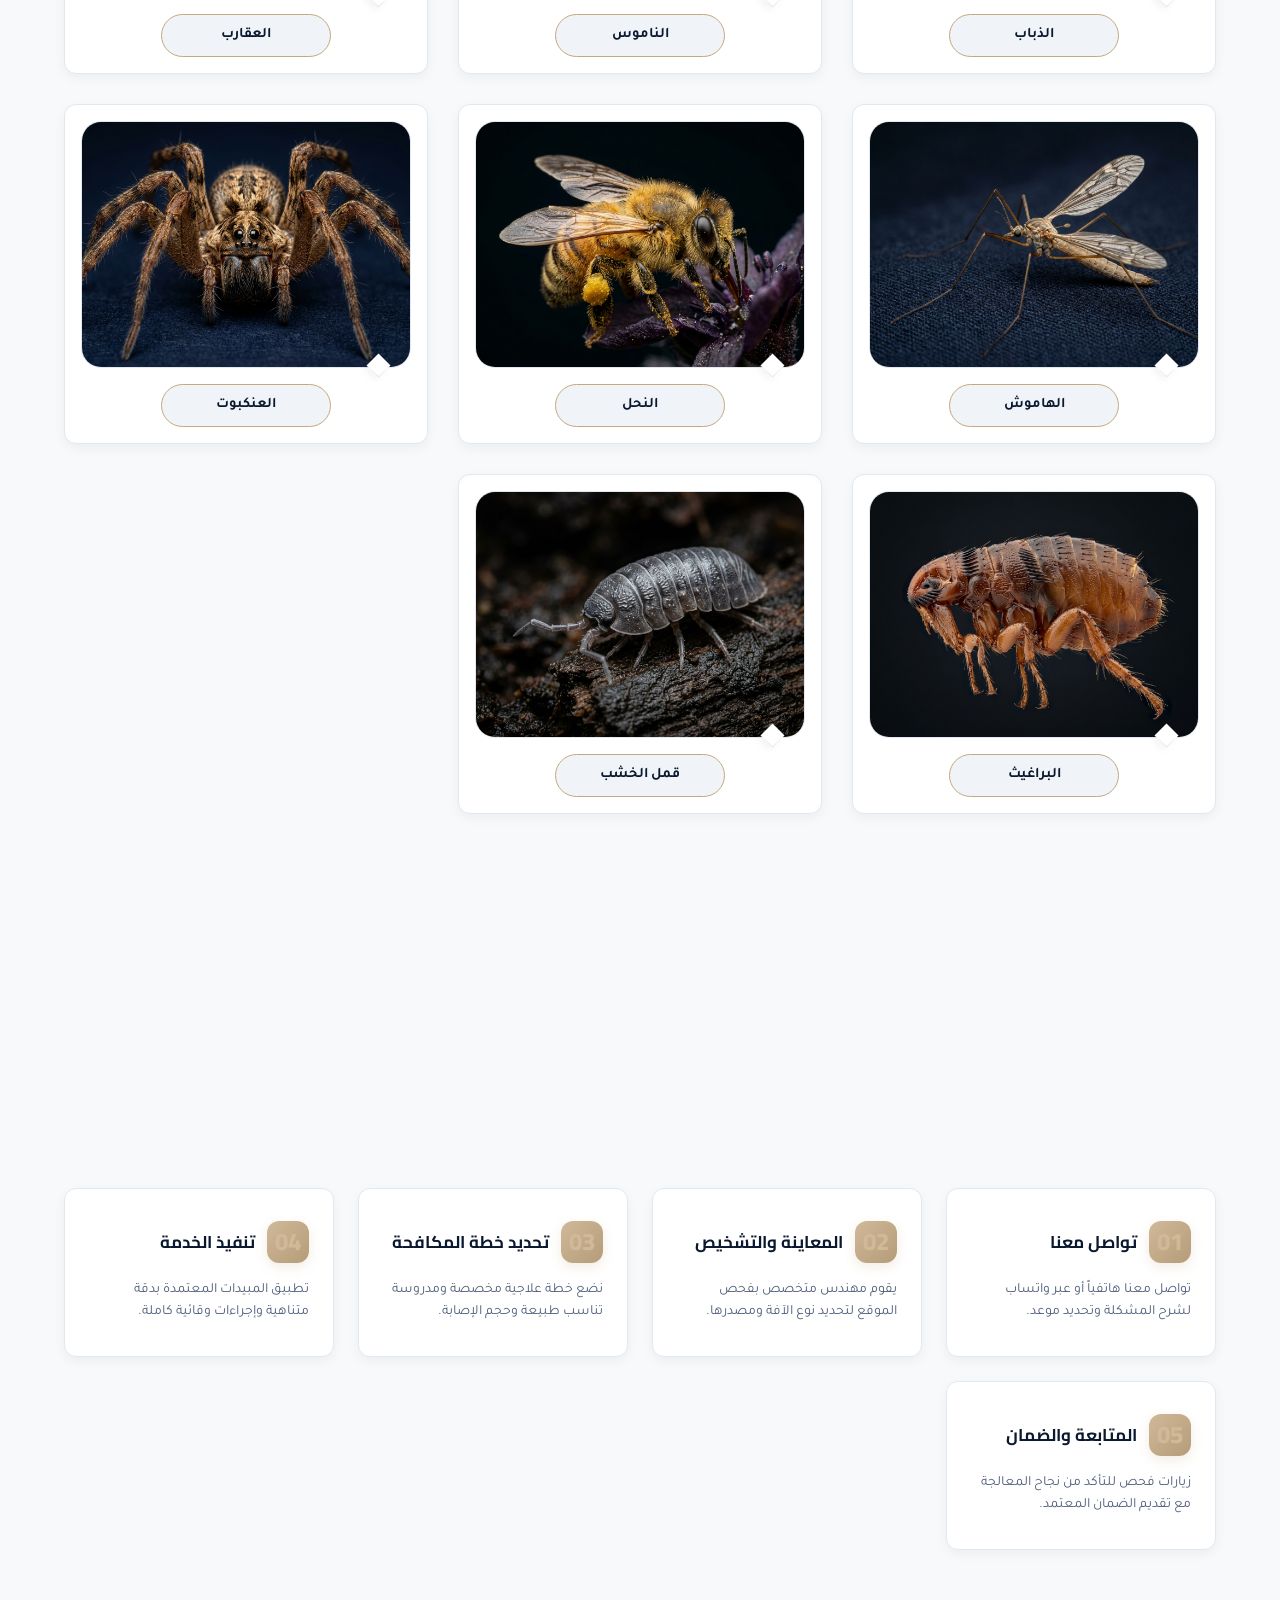
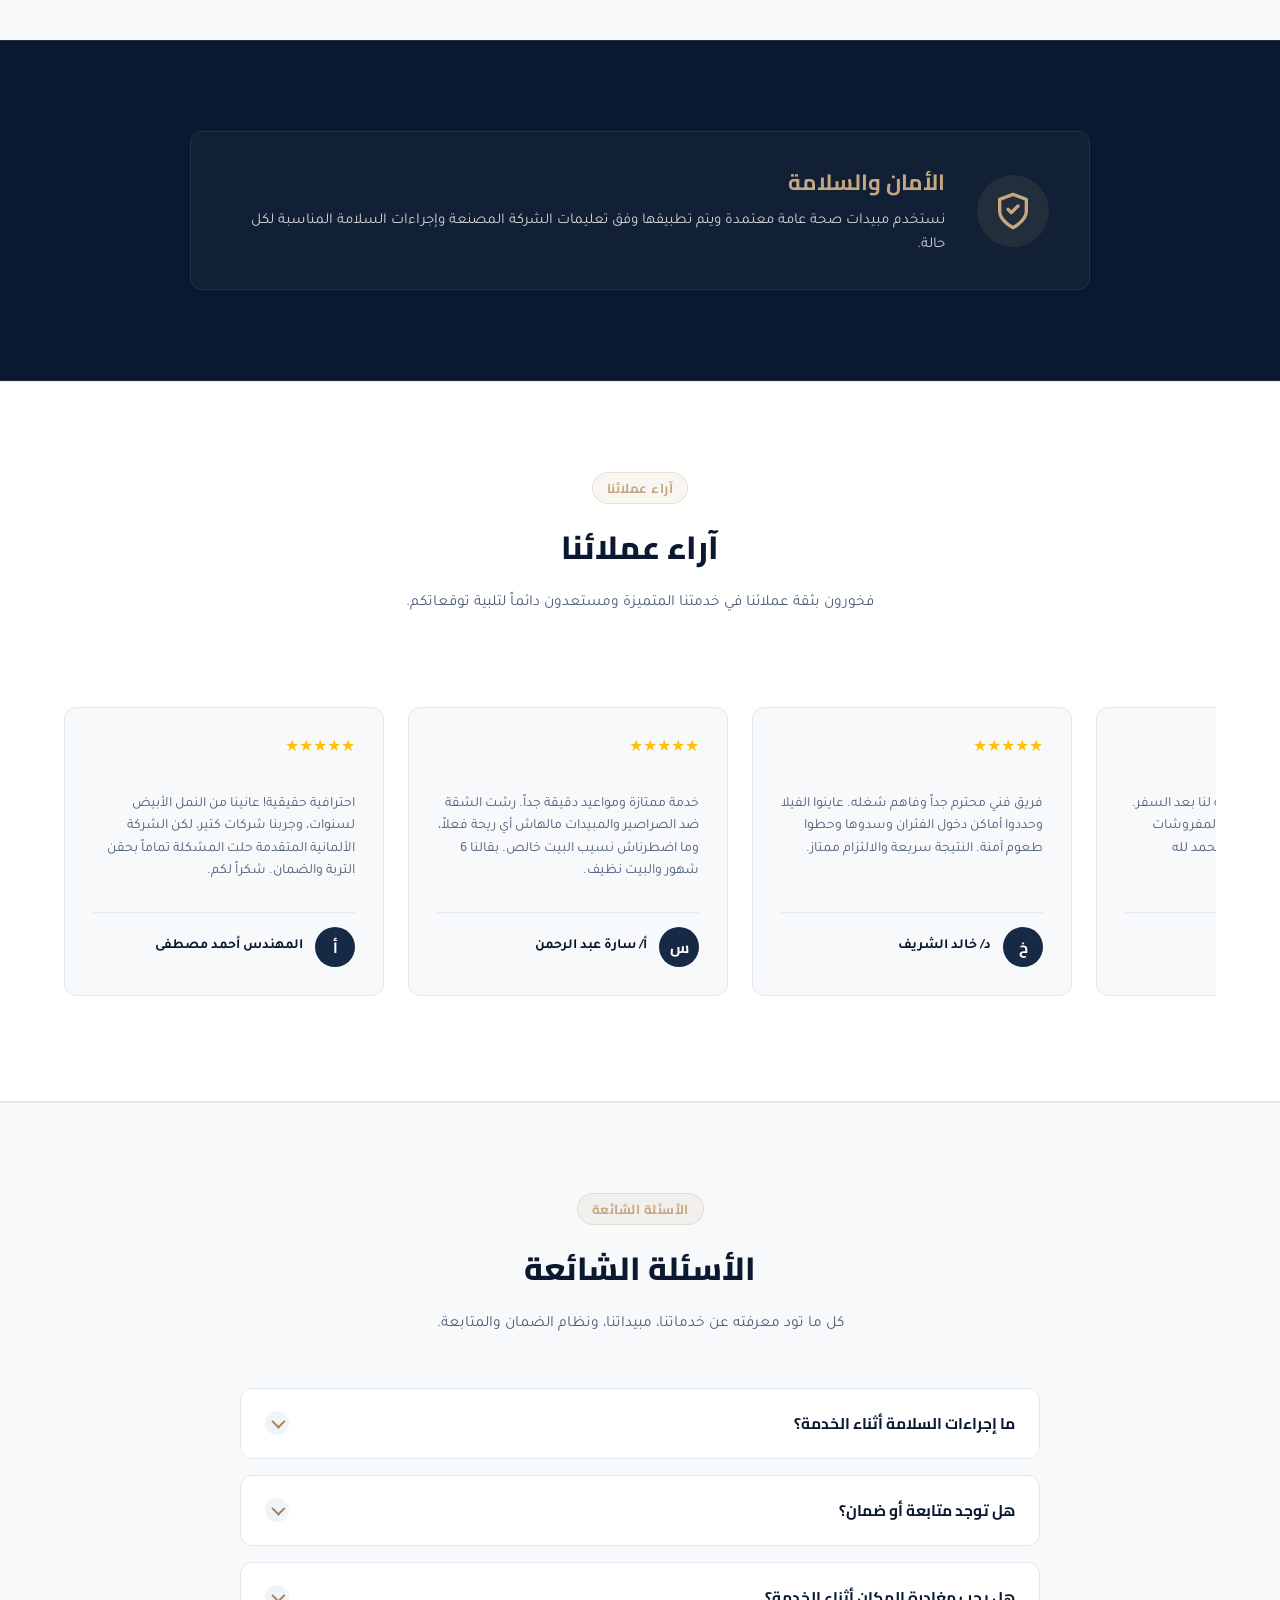
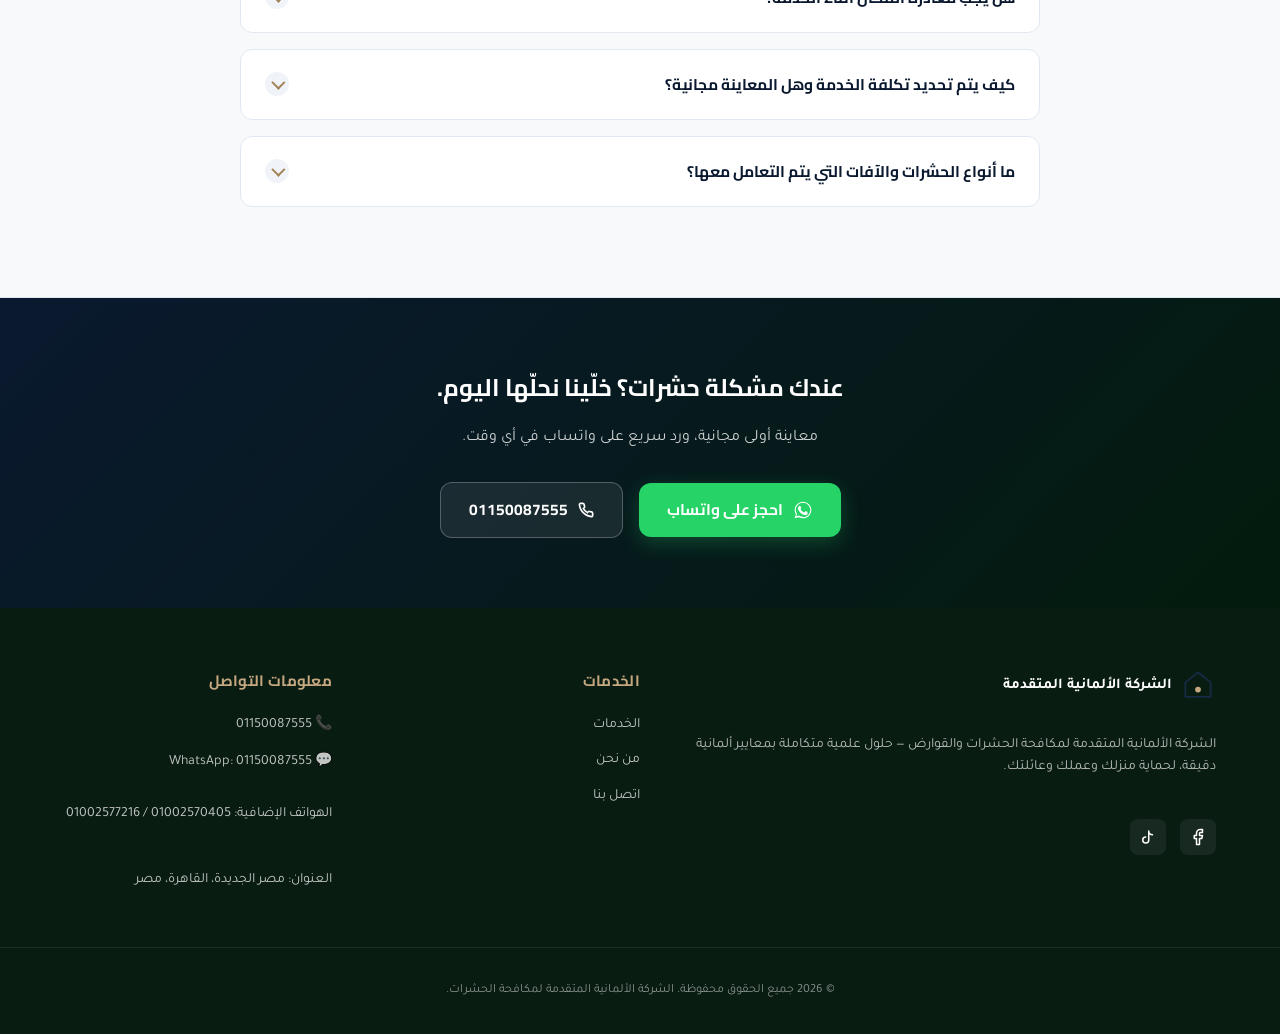
==== commit a084d444: "update web" ====
--- a/index.html
+++ b/index.html
@@ -8,7 +8,11 @@
   <meta property="og:title" content="الشركة الألمانية المتقدمة لمكافحة الحشرات">
   <meta property="og:description" content="حلول متخصصة لمكافحة الحشرات والقوارض للمنازل والمنشآت.">
   <meta property="og:type" content="website">
-  <meta name="twitter:card" content="summary">
+  <meta property="og:image" content="images/logo.png">
+  <meta name="twitter:card" content="summary_large_image">
+  <meta name="twitter:image" content="images/logo.png">
+  <link rel="icon" type="image/png" href="images/logo.png">
+  <link rel="apple-touch-icon" href="images/logo.png">
   <link rel="stylesheet" href="css/style.css">
 </head>
 <body>
@@ -93,19 +97,19 @@
   <!-- ===== قسم الإحصائيات ===== -->
   <section class="stats-section" aria-label="إحصائيات الشركة">
     <div class="container stats-grid">
-      <div class="stat-card">
+      <div class="stat-card reveal reveal-delay-1">
         <div class="stat-number" data-target="25000" data-prefix="+" data-suffix=""><span class="stat-prefix">+</span>25,000</div>
         <div class="stat-label" data-i18n="statHappyClients">عميل سعيد</div>
       </div>
-      <div class="stat-card">
+      <div class="stat-card reveal reveal-delay-2">
         <div class="stat-number" data-target="10" data-prefix="" data-suffix="+">10<span class="stat-suffix">+</span></div>
         <div class="stat-label" data-i18n="statYearsExp">سنوات خبرة</div>
       </div>
-      <div class="stat-card">
+      <div class="stat-card reveal reveal-delay-3">
         <div class="stat-number" data-target="99" data-prefix="" data-suffix="%">99<span class="stat-suffix">%</span></div>
         <div class="stat-label" data-i18n="statSuccessRate">نسبة نجاح المعالجة</div>
       </div>
-      <div class="stat-card">
+      <div class="stat-card reveal reveal-delay-4">
         <div class="stat-number" data-target="24" data-prefix="" data-suffix="/7">24<span class="stat-suffix">/7</span></div>
         <div class="stat-label" data-i18n="statSupport">دعم ومتابعة متواصلة</div>
       </div>
@@ -115,7 +119,7 @@
   <!-- ===== قسم "ليه تختار الشركة الألمانية المتقدمة؟" (Why Us Carousel) ===== -->
   <section class="why-us section-padding" id="why-us">
     <div class="container">
-      <div class="section-header">
+      <div class="section-header reveal">
         <span class="section-eyebrow" data-i18n="navAbout">من نحن</span>
         <h2 class="section-title" data-i18n="whyTitle">ليه تختار الشركة الألمانية المتقدمة؟</h2>
         <p class="section-lead" data-i18n="whySubtitle">التزامنا بالدقة والسلامة والفعالية يجعلنا الخيار الأول دائماً للقضاء على الآفات.</p>
@@ -258,7 +262,7 @@
   <!-- ===== قسم أقسام الحشرات (Pest Categories) ===== -->
   <section class="pests section-padding" id="pests">
     <div class="container">
-      <div class="section-header">
+      <div class="section-header reveal">
         <span class="section-eyebrow" data-i18n="navServices">الخدمات</span>
         <h2 class="section-title" data-i18n="servicesTitleMain">عندك مشكلة مع حشرة معينة؟ إحنا عندنا الحل.</h2>
       </div>
@@ -271,7 +275,7 @@
   <!-- ===== قسم طريقة العمل (How It Works Timeline) ===== -->
   <section class="how-it-works section-padding" id="how-it-works">
     <div class="container">
-      <div class="section-header">
+      <div class="section-header reveal">
         <span class="section-eyebrow" data-i18n="navHowItWorks">طريقة العمل</span>
         <h2 class="section-title" data-i18n="timelineTitle">طريقة العمل</h2>
         <p class="section-lead" data-i18n="timelineSubtitle">خطوات مدروسة بدقة ألمانية لضمان القضاء الآمن والتام على الآفات</p>
@@ -279,7 +283,7 @@
 
       <div class="timeline-container">
         <!-- الخطوة 1 -->
-        <div class="timeline-step">
+        <div class="timeline-step reveal reveal-delay-1">
           <div class="step-header">
             <span class="step-num">01</span>
             <h3 data-i18n="timelineStep1Title">تواصل معنا</h3>
@@ -287,7 +291,7 @@
           <p class="step-desc" data-i18n="timelineStep1Desc">تواصل معنا هاتفياً أو عبر واتساب لشرح المشكلة وتحديد موعد.</p>
         </div>
         <!-- الخطوة 2 -->
-        <div class="timeline-step">
+        <div class="timeline-step reveal reveal-delay-2">
           <div class="step-header">
             <span class="step-num">02</span>
             <h3 data-i18n="timelineStep2Title">المعاينة والتشخيص</h3>
@@ -295,7 +299,7 @@
           <p class="step-desc" data-i18n="timelineStep2Desc">يقوم مهندس متخصص بفحص الموقع لتحديد نوع الآفة ومصدرها.</p>
         </div>
         <!-- الخطوة 3 -->
-        <div class="timeline-step">
+        <div class="timeline-step reveal reveal-delay-3">
           <div class="step-header">
             <span class="step-num">03</span>
             <h3 data-i18n="timelineStep3Title">تحديد خطة المكافحة</h3>
@@ -303,7 +307,7 @@
           <p class="step-desc" data-i18n="timelineStep3Desc">نضع خطة علاجية مخصصة ومدروسة تناسب طبيعة وحجم الإصابة.</p>
         </div>
         <!-- الخطوة 4 -->
-        <div class="timeline-step">
+        <div class="timeline-step reveal reveal-delay-4">
           <div class="step-header">
             <span class="step-num">04</span>
             <h3 data-i18n="timelineStep4Title">تنفيذ الخدمة</h3>
@@ -311,7 +315,7 @@
           <p class="step-desc" data-i18n="timelineStep4Desc">تطبيق المبيدات المعتمدة بدقة متناهية وإجراءات وقائية كاملة.</p>
         </div>
         <!-- الخطوة 5 -->
-        <div class="timeline-step">
+        <div class="timeline-step reveal">
           <div class="step-header">
             <span class="step-num">05</span>
             <h3 data-i18n="timelineStep5Title">المتابعة والضمان</h3>
@@ -341,7 +345,7 @@
   <!-- ===== قسم آراء العملاء (Testimonials) ===== -->
   <section class="testimonials section-padding" id="testimonials">
     <div class="container">
-      <div class="section-header">
+      <div class="section-header reveal">
         <span class="section-eyebrow" data-i18n="slide3Title">آراء عملائنا</span>
         <h2 class="section-title" data-i18n="testiTitle">آراء عملائنا</h2>
         <p class="section-lead" data-i18n="testiSubtitle">فخورون بثقة عملائنا في خدمتنا المتميزة ومستعدون دائماً لتلبية توقعاتكم.</p>
@@ -436,7 +440,7 @@
   <!-- ===== قسم الأسئلة الشائعة (Collapsible FAQs Accordion) ===== -->
   <section class="faqs section-padding" id="faqs">
     <div class="container">
-      <div class="section-header">
+      <div class="section-header reveal">
         <span class="section-eyebrow" data-i18n="faqTitle">الأسئلة الشائعة</span>
         <h2 class="section-title" data-i18n="faqTitle">الأسئلة الشائعة</h2>
         <p class="section-lead" data-i18n="faqSubtitle">كل ما تود معرفته عن خدماتنا، مبيداتنا، ونظام الضمان والمتابعة.</p>
@@ -447,7 +451,7 @@
         <div class="faq-item">
           <button class="faq-question-btn" onclick="toggleFaq(0)">
             <span data-i18n="faqQ1">هل المبيدات المستخدمة آمنة على الأطفال والحيوانات؟</span>
-            <span class="faq-icon">+</span>
+            <span class="faq-icon" aria-hidden="true"></span>
           </button>
           <div class="faq-answer-panel" id="faqAnswer0">
             <p data-i18n="faqA1">تُستخدم مبيدات صحة عامة معتمدة، ويجري تطبيقها وفق تعليمات الشركة المصنعة وإجراءات السلامة المناسبة لكل حالة.</p>
@@ -458,7 +462,7 @@
         <div class="faq-item">
           <button class="faq-question-btn" onclick="toggleFaq(1)">
             <span data-i18n="faqQ2">ما هي مدة الضمان وكيف تفعل المتابعات؟</span>
-            <span class="faq-icon">+</span>
+            <span class="faq-icon" aria-hidden="true"></span>
           </button>
           <div class="faq-answer-panel" id="faqAnswer1">
             <p data-i18n="faqA2">تتوفر المتابعة والضمان حسب نوع الخدمة، وتُحدد التفاصيل المناسبة للحالة قبل التنفيذ.</p>
@@ -469,7 +473,7 @@
         <div class="faq-item">
           <button class="faq-question-btn" onclick="toggleFaq(2)">
             <span data-i18n="faqQ3">هل يجب علينا مغادرة المنزل أو إخلاء المطبخ؟</span>
-            <span class="faq-icon">+</span>
+            <span class="faq-icon" aria-hidden="true"></span>
           </button>
           <div class="faq-answer-panel" id="faqAnswer2">
             <p data-i18n="faqA3">يعتمد ذلك على طبيعة الخدمة وإجراءات السلامة المناسبة للحالة. يوضح الفريق التعليمات اللازمة قبل التنفيذ.</p>
@@ -480,7 +484,7 @@
         <div class="faq-item">
           <button class="faq-question-btn" onclick="toggleFaq(3)">
             <span data-i18n="faqQ4">كيف يتم تحديد تكلفة الخدمة وهل المعاينة مجانية؟</span>
-            <span class="faq-icon">+</span>
+            <span class="faq-icon" aria-hidden="true"></span>
           </button>
           <div class="faq-answer-panel" id="faqAnswer3">
             <p data-i18n="faqA4">المعاينة الأولى والتشخيص الأولي متاحان وفق ما هو موضح من الشركة. يتم تحديد تكلفة المعالجة بناءً على مساحة المنشأة، نوع الحشرة، وشدة الانتشار.</p>
@@ -490,7 +494,7 @@
         <div class="faq-item">
           <button class="faq-question-btn" onclick="toggleFaq(4)">
             <span data-i18n="faqQ5">ما أنواع الحشرات والآفات التي يتم التعامل معها؟</span>
-            <span class="faq-icon">+</span>
+            <span class="faq-icon" aria-hidden="true"></span>
           </button>
           <div class="faq-answer-panel" id="faqAnswer4">
             <p data-i18n="faqA5">تشمل الخدمات بق الفراش، الصراصير، القراد، النمل الأبيض، الفئران، سوس الخشب، الأبراص، العتة، وحفار الخشب.</p>
@@ -593,4 +597,4 @@
   <script src="js/translations.js"></script>
   <script src="js/script.js"></script>
 </body>
-</html>+</html>
--- a/css/style.css
+++ b/css/style.css
@@ -367,8 +367,8 @@
   font-family: var(--font-display);
   font-weight: 700;
   font-size: 13px;
-  letter-spacing: 0.8px;
-  color: var(--brand-blue);
+  letter-spacing: 1px;
+  color: var(--brand-gold);
   margin-bottom: 20px;
   text-transform: uppercase;
 }
@@ -414,7 +414,29 @@
   font-family: var(--font-display);
   font-weight: 700;
   font-size: 15.5px;
-  transition: var(--transition);
+  transition: all 0.2s cubic-bezier(0.25, 0.8, 0.25, 1);
+  position: relative;
+  overflow: hidden;
+}
+
+.btn:active {
+  transform: scale(0.97) translateY(0) !important;
+  transition-duration: 0.08s;
+}
+
+/* ===== Primary CTA Button ===== */
+.btn-primary {
+  background: var(--brand-gold);
+  color: var(--brand-navy);
+  box-shadow: 0 6px 20px rgba(197, 168, 128, 0.35);
+  font-weight: 800;
+}
+
+.btn-primary:hover {
+  background: var(--brand-gold-dark);
+  transform: translateY(-2px);
+  box-shadow: 0 10px 28px rgba(197, 168, 128, 0.45);
+  color: var(--brand-navy);
 }
 
 .btn-whatsapp {
@@ -430,26 +452,35 @@
 }
 
 .btn-call {
-  background: var(--brand-green);
-  color: #fff;
-  box-shadow: 0 6px 20px rgba(10, 25, 47, 0.25);
+  background: var(--brand-gold);
+  color: var(--brand-navy);
+  box-shadow: 0 6px 20px rgba(197, 168, 128, 0.25);
+  font-weight: 800;
 }
 
 .btn-call:hover {
-  background: var(--primary);
+  background: var(--brand-gold-dark);
   transform: translateY(-2px);
-  box-shadow: 0 8px 24px rgba(10, 25, 47, 0.35);
+  box-shadow: 0 8px 24px rgba(197, 168, 128, 0.35);
 }
 
 .btn-secondary {
   background: rgba(255, 255, 255, 0.08);
-  border: 1px solid rgba(255, 255, 255, 0.15);
+  border: 1.5px solid rgba(255, 255, 255, 0.25);
   color: #fff;
 }
 
 .btn-secondary:hover {
-  background: rgba(255, 255, 255, 0.15);
+  background: rgba(255, 255, 255, 0.16);
+  border-color: rgba(255, 255, 255, 0.5);
   transform: translateY(-2px);
+}
+
+/* Loading state */
+.btn--loading {
+  pointer-events: none;
+  opacity: 0.75;
+  cursor: wait;
 }
 
 .spec-plates {
@@ -475,7 +506,7 @@
 .spec-plates strong {
   font-family: var(--font-display);
   font-weight: 800;
-  color: var(--brand-blue);
+  color: #fff;
   font-size: 17px;
 }
 
@@ -949,7 +980,6 @@
   }
 }
 
-/* ===== قسم آراء العملاء (Testimonials) ===== */
 .testimonials {
   background: var(--surface);
   border-top: 1px solid var(--line);
@@ -1212,9 +1242,11 @@
 }
 
 .footer-col h4 {
-  color: var(--brand-blue);
-  font-size: 16px;
+  color: var(--brand-gold);
+  font-size: 15px;
   margin-bottom: 20px;
+  font-weight: 700;
+  letter-spacing: 0.3px;
 }
 
 .footer-links {
@@ -1871,30 +1903,66 @@
     position: relative;
   }
   .main-nav {
-    display: none;
-    position: absolute;
-    top: 100%;
+    display: flex !important;
+    flex-direction: column;
+    position: fixed;
+    top: 0;
+    right: 0;
+    width: min(310px, 85vw);
+    height: 100dvh;
+    background: var(--brand-navy);
+    padding: 80px 24px 32px;
+    border-left: 1px solid rgba(255, 255, 255, 0.08);
+    box-shadow: -6px 0 40px rgba(0, 0, 0, 0.35);
+    z-index: 998;
+    gap: 4px;
+    transform: translateX(100%);
+    transition: transform 0.32s cubic-bezier(0.25, 0.8, 0.25, 1);
+    overflow-y: auto;
+  }
+  html[dir="ltr"] .main-nav {
+    right: auto;
     left: 0;
-    width: 100%;
-    background: var(--brand-navy);
-    flex-direction: column;
-    padding: 16px 24px;
-    border-bottom: 2px solid var(--brand-gold);
-    box-shadow: 0 10px 15px rgba(0, 0, 0, 0.15);
-    z-index: 999;
+    border-left: none;
+    border-right: 1px solid rgba(255, 255, 255, 0.08);
+    box-shadow: 6px 0 40px rgba(0, 0, 0, 0.35);
+    transform: translateX(-100%);
   }
   .main-nav.active {
-    display: flex !important;
+    transform: translateX(0) !important;
   }
   .main-nav a {
-    padding-block: 12px;
-    border-bottom: 1px solid rgba(255, 255, 255, 0.05);
-    color: #fff !important;
+    padding: 13px 16px;
+    border-radius: var(--radius-sm);
+    color: rgba(255, 255, 255, 0.85) !important;
+    font-size: 15.5px;
     width: 100%;
     margin: 0;
-  }
-  .main-nav a:last-child {
     border-bottom: none;
+    transition: background 0.18s ease, color 0.18s ease;
+  }
+  .main-nav a:hover,
+  .main-nav a.active {
+    background: rgba(197, 168, 128, 0.12);
+    color: var(--brand-gold) !important;
+  }
+  .main-nav a::after {
+    display: none;
+  }
+  /* Backdrop overlay */
+  .nav-backdrop {
+    position: fixed;
+    inset: 0;
+    background: rgba(0, 0, 0, 0.55);
+    z-index: 997;
+    opacity: 0;
+    pointer-events: none;
+    transition: opacity 0.32s ease;
+    backdrop-filter: blur(2px);
+  }
+  .nav-backdrop.active {
+    opacity: 1;
+    pointer-events: auto;
   }
   .menu-toggle {
     display: block;
@@ -1903,6 +1971,7 @@
     cursor: pointer;
     padding: 8px;
     z-index: 1000;
+    position: relative;
   }
   .menu-toggle span {
     display: block;
@@ -1910,13 +1979,15 @@
     height: 2px;
     background-color: var(--brand-gold);
     margin-block: 5px;
-    transition: var(--transition);
+    transition: transform 0.28s ease, opacity 0.28s ease;
+    transform-origin: center;
   }
   .menu-toggle.active span:nth-child(1) {
     transform: translateY(7px) rotate(45deg);
   }
   .menu-toggle.active span:nth-child(2) {
     opacity: 0;
+    transform: scaleX(0);
   }
   .menu-toggle.active span:nth-child(3) {
     transform: translateY(-7px) rotate(-45deg);
@@ -2358,4 +2429,174 @@
   padding: 16px 20px;
   font-size: 14px;
   color: var(--ink-soft);
+}
+
+/* ==========================================================================
+   PREMIUM UI POLISH — Full UI/UX Upgrade Layer
+   ========================================================================== */
+
+/* ===== 1. Scroll Reveal System ===== */
+.reveal {
+  opacity: 0;
+  transform: translateY(28px);
+  transition: opacity 0.55s cubic-bezier(0.25,0.8,0.25,1), transform 0.55s cubic-bezier(0.25,0.8,0.25,1);
+  will-change: opacity, transform;
+}
+.reveal.is-visible {
+  opacity: 1;
+  transform: translateY(0);
+}
+.reveal-delay-1 { transition-delay: 0.1s; }
+.reveal-delay-2 { transition-delay: 0.2s; }
+.reveal-delay-3 { transition-delay: 0.3s; }
+.reveal-delay-4 { transition-delay: 0.4s; }
+
+/* ===== 2. Hero Entrance Animations ===== */
+@keyframes heroFadeUp {
+  from { opacity: 0; transform: translateY(30px); }
+  to   { opacity: 1; transform: translateY(0); }
+}
+.hero .eyebrow         { animation: heroFadeUp 0.65s cubic-bezier(0.25,0.8,0.25,1) 0.10s both; }
+.hero h1               { animation: heroFadeUp 0.65s cubic-bezier(0.25,0.8,0.25,1) 0.25s both; }
+.hero .hero-lead       { animation: heroFadeUp 0.65s cubic-bezier(0.25,0.8,0.25,1) 0.40s both; }
+.hero .hero-actions    { animation: heroFadeUp 0.65s cubic-bezier(0.25,0.8,0.25,1) 0.55s both; }
+.hero .hero-trust-indicators { animation: heroFadeUp 0.65s cubic-bezier(0.25,0.8,0.25,1) 0.70s both; }
+
+/* ===== 3. Navbar Scroll State ===== */
+.site-header {
+  transition: background 0.3s ease, box-shadow 0.3s ease;
+}
+.site-header.scrolled {
+  background: rgba(255,255,255,0.97);
+  backdrop-filter: blur(20px);
+  box-shadow: 0 4px 24px rgba(10,25,47,0.1);
+}
+.site-header.scrolled .header-inner {
+  padding-block: 8px;
+}
+
+/* ===== 4. Active Nav Link ===== */
+.main-nav a.active {
+  color: var(--brand-gold-dark) !important;
+  font-weight: 800;
+}
+.main-nav a.active::after {
+  transform: scaleX(1);
+  background: var(--brand-gold);
+}
+@media (min-width: 992px) {
+  .main-nav a:hover { color: var(--brand-gold-dark) !important; }
+  .main-nav a::after { background: var(--brand-gold); }
+}
+
+/* ===== 5. FAQ SVG Chevron ===== */
+.faq-icon {
+  width: 24px;
+  height: 24px;
+  flex-shrink: 0;
+  display: flex;
+  align-items: center;
+  justify-content: center;
+  background: var(--primary-light);
+  border-radius: 50%;
+  color: var(--brand-gold-dark);
+  transition: transform 0.3s ease, background 0.3s ease, color 0.3s ease;
+  font-size: 0;
+}
+.faq-icon::before {
+  content: '';
+  display: block;
+  width: 10px;
+  height: 10px;
+  border-right: 2px solid currentColor;
+  border-bottom: 2px solid currentColor;
+  transform: rotate(45deg) translateY(-2px);
+  transition: transform 0.3s ease;
+  color: var(--brand-gold-dark);
+}
+.faq-item.open .faq-icon {
+  background: var(--brand-gold);
+  color: var(--brand-navy);
+  transform: none;
+}
+.faq-item.open .faq-icon::before {
+  transform: rotate(225deg) translateY(-2px);
+  color: var(--brand-navy);
+}
+
+/* ===== 6. Timeline Step Number ===== */
+.step-num {
+  display: inline-flex;
+  align-items: center;
+  justify-content: center;
+  width: 42px;
+  height: 42px;
+  border-radius: 12px;
+  background: linear-gradient(135deg, var(--brand-gold) 0%, var(--brand-gold-dark) 100%);
+  color: var(--brand-navy);
+  font-family: var(--font-display);
+  font-weight: 900;
+  font-size: 15px;
+  flex-shrink: 0;
+  box-shadow: 0 4px 12px rgba(197,168,128,0.28);
+}
+
+/* ===== 7. Stat Card Dividers ===== */
+@media (min-width: 993px) {
+  .stat-card:not(:last-child) {
+    border-inline-end: 1px solid var(--line);
+  }
+}
+
+/* ===== 8. Section Eyebrow Pill ===== */
+.section-eyebrow {
+  display: inline-flex;
+  align-items: center;
+  gap: 8px;
+  padding: 4px 14px;
+  background: rgba(197,168,128,0.1);
+  border: 1px solid rgba(197,168,128,0.28);
+  border-radius: 50px;
+  margin-bottom: 16px;
+}
+
+/* ===== 9. About & Service Card Hover ===== */
+.about-card,
+.service-item-card {
+  transition: transform 0.25s ease, box-shadow 0.25s ease, border-color 0.25s ease;
+}
+.about-card:hover      { transform: translateY(-4px); box-shadow: var(--shadow); border-color: var(--brand-gold); }
+.service-item-card:hover { transform: translateY(-4px); box-shadow: var(--shadow); border-color: var(--brand-gold); }
+
+/* ===== 10. Form Error/Success States ===== */
+.form-control.is-error   { border-color: var(--danger); box-shadow: 0 0 0 3px rgba(193,68,60,0.12); }
+.form-control.is-success { border-color: #25a244; box-shadow: 0 0 0 3px rgba(37,162,68,0.12); }
+.form-error-msg { display: none; font-size: 12px; color: var(--danger); margin-top: 4px; font-weight: 600; }
+.form-group.has-error .form-error-msg { display: block; }
+
+/* ===== 11. Body Scroll Lock ===== */
+body.nav-open { overflow: hidden; }
+
+/* ===== 12. Mobile Trust Indicators Center ===== */
+@media (max-width: 600px) {
+  .hero-trust-indicators { justify-content: center; }
+}
+
+/* ===== 13. Page Transition Fade (inner pages) ===== */
+.page-hero {
+  animation: heroFadeUp 0.6s cubic-bezier(0.25,0.8,0.25,1) 0.1s both;
+}
+
+/* ===== 14. prefers-reduced-motion — complete override ===== */
+@media (prefers-reduced-motion: reduce) {
+  .reveal { opacity: 1 !important; transform: none !important; transition: none !important; }
+  .hero .eyebrow,
+  .hero h1,
+  .hero .hero-lead,
+  .hero .hero-actions,
+  .hero .hero-trust-indicators,
+  .page-hero { animation: none !important; opacity: 1 !important; transform: none !important; }
+  .site-header, .btn, .about-card, .service-item-card,
+  .timeline-step, .pest-card-premium, .testimonial-card,
+  .detail-block, .faq-item, .faq-icon { transition: none !important; }
 }
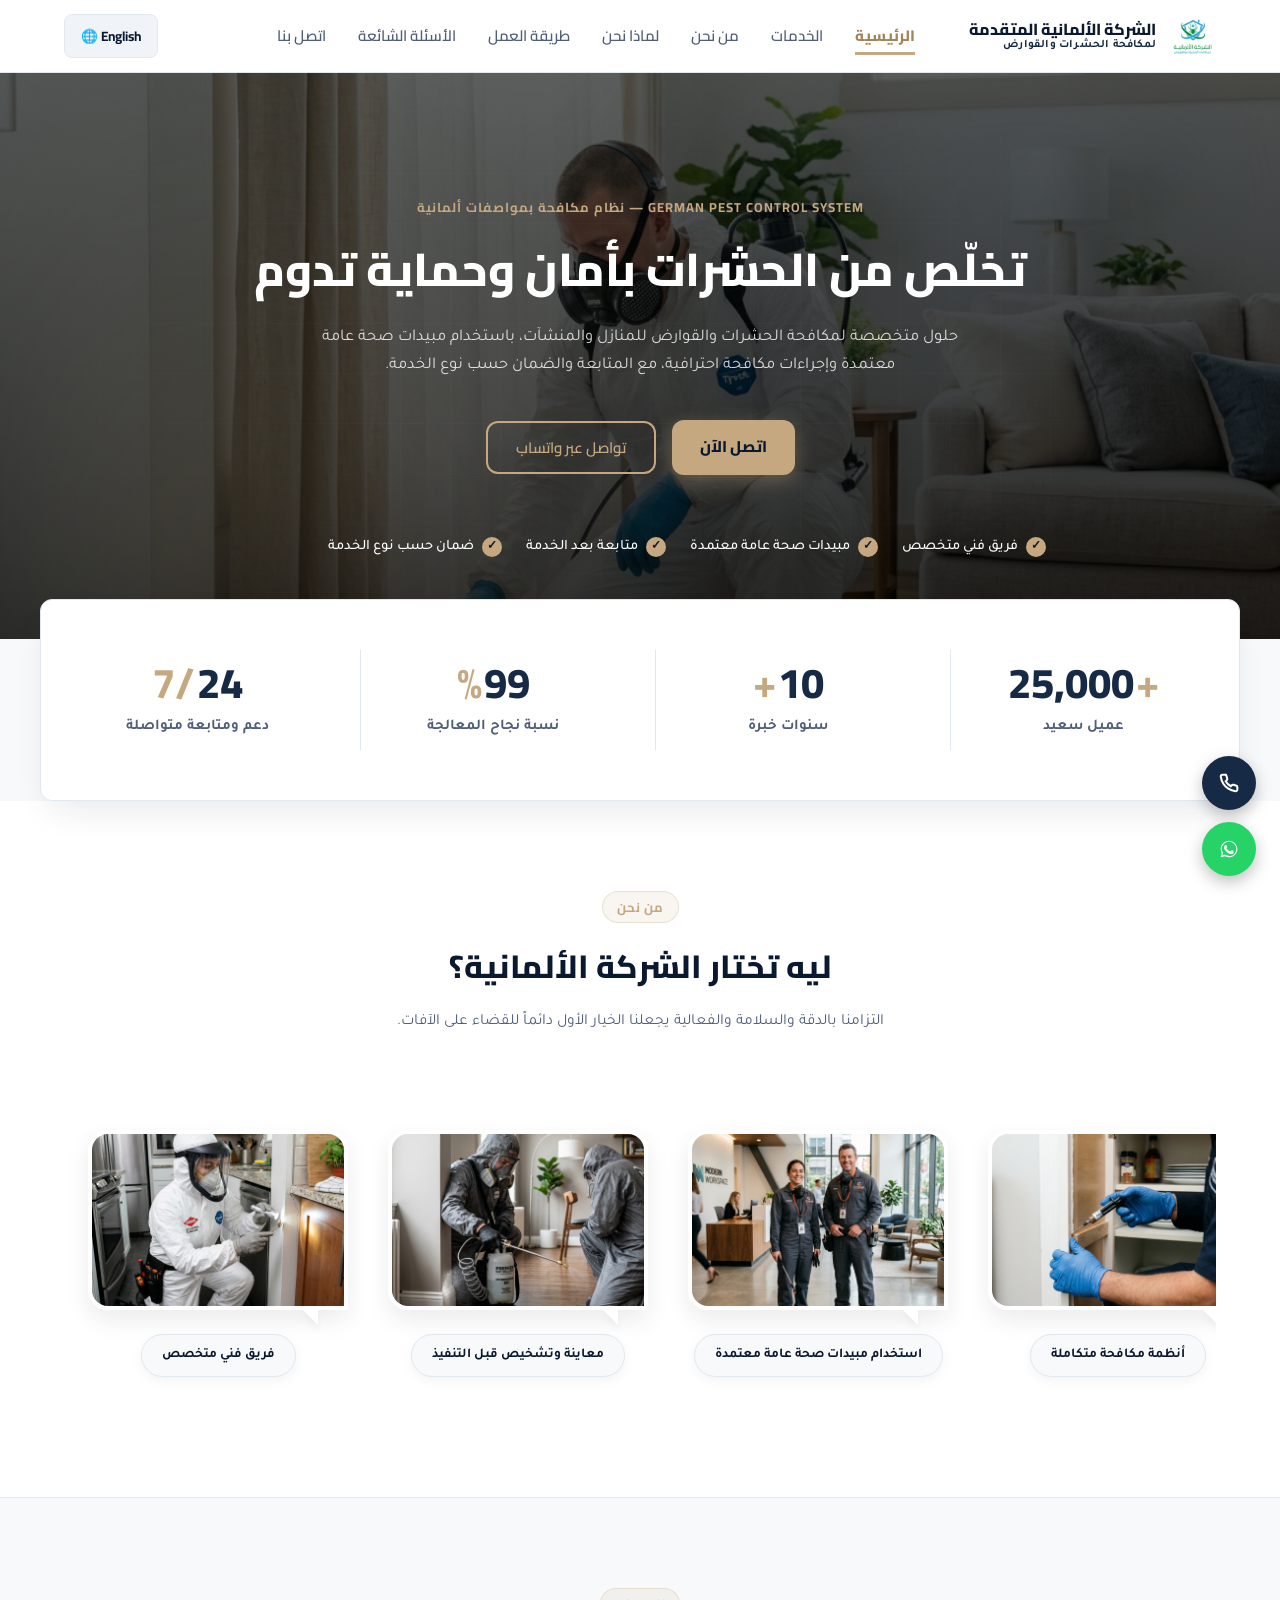
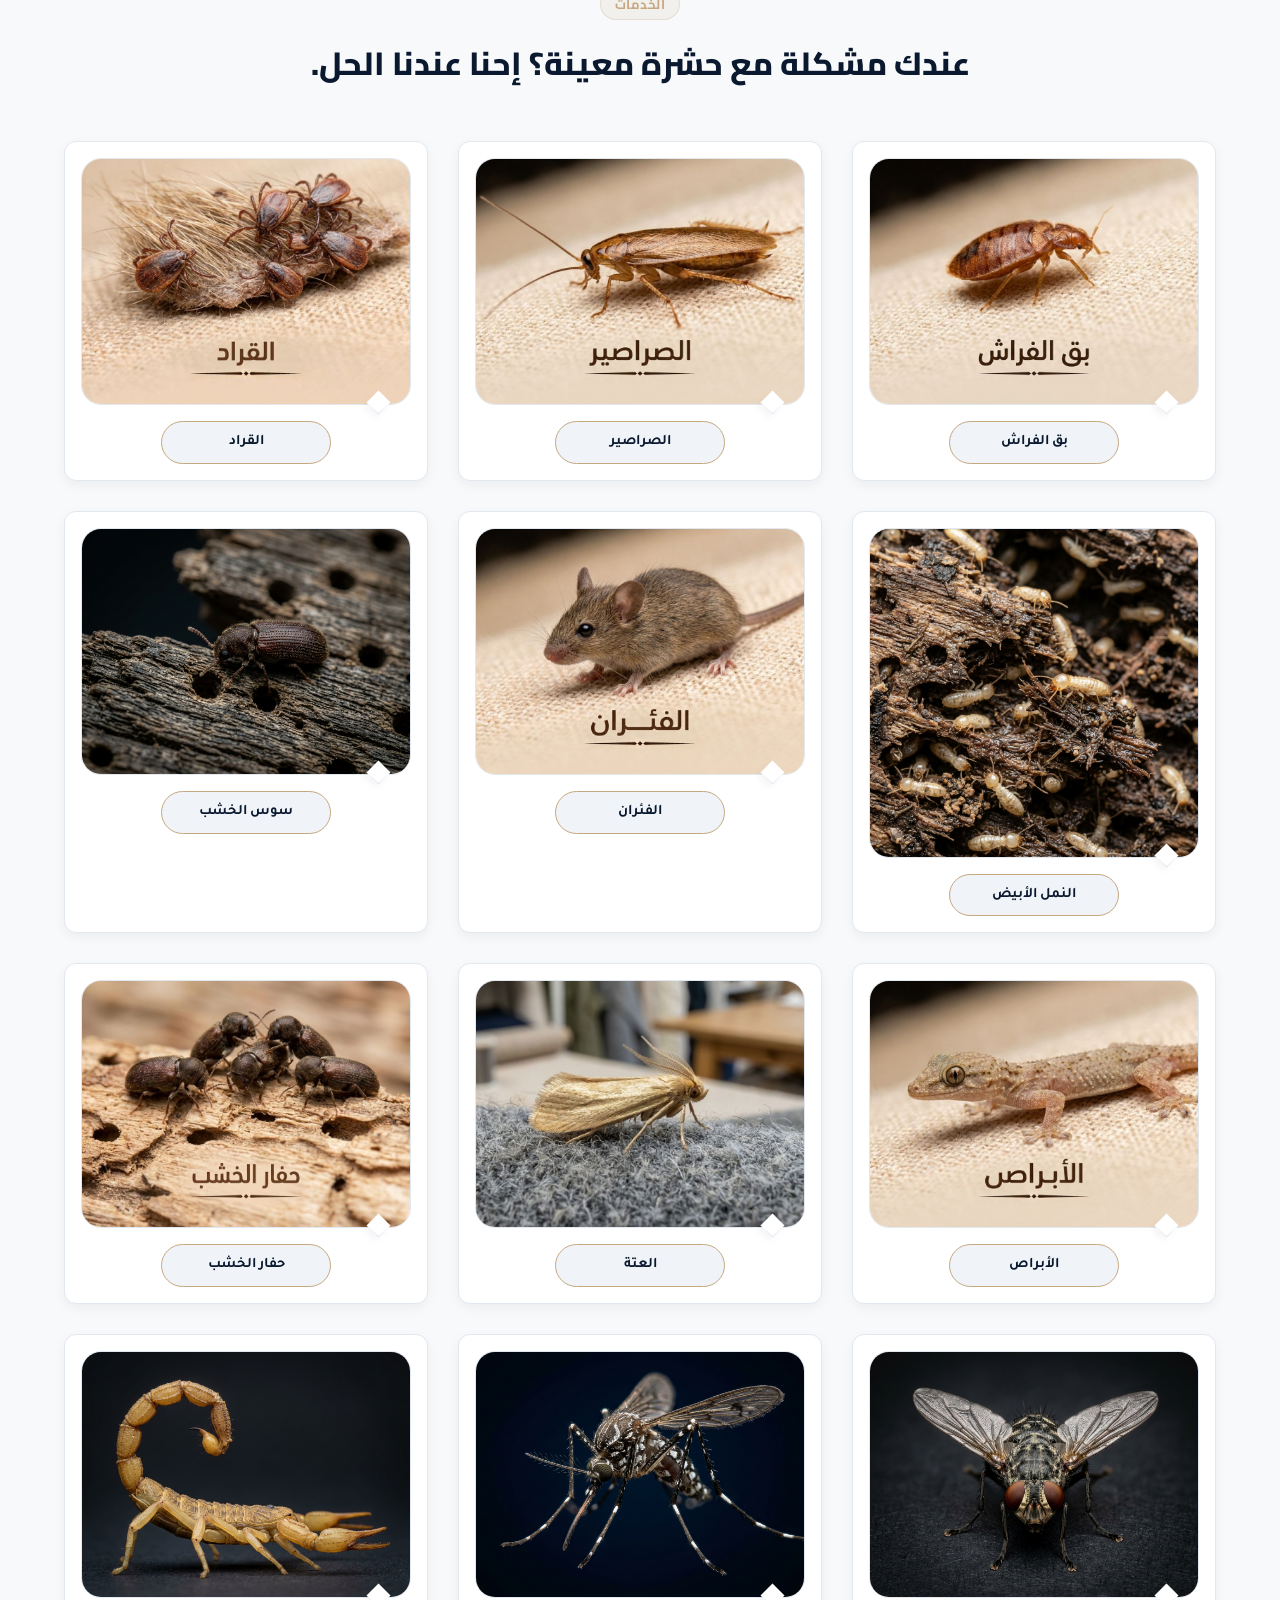
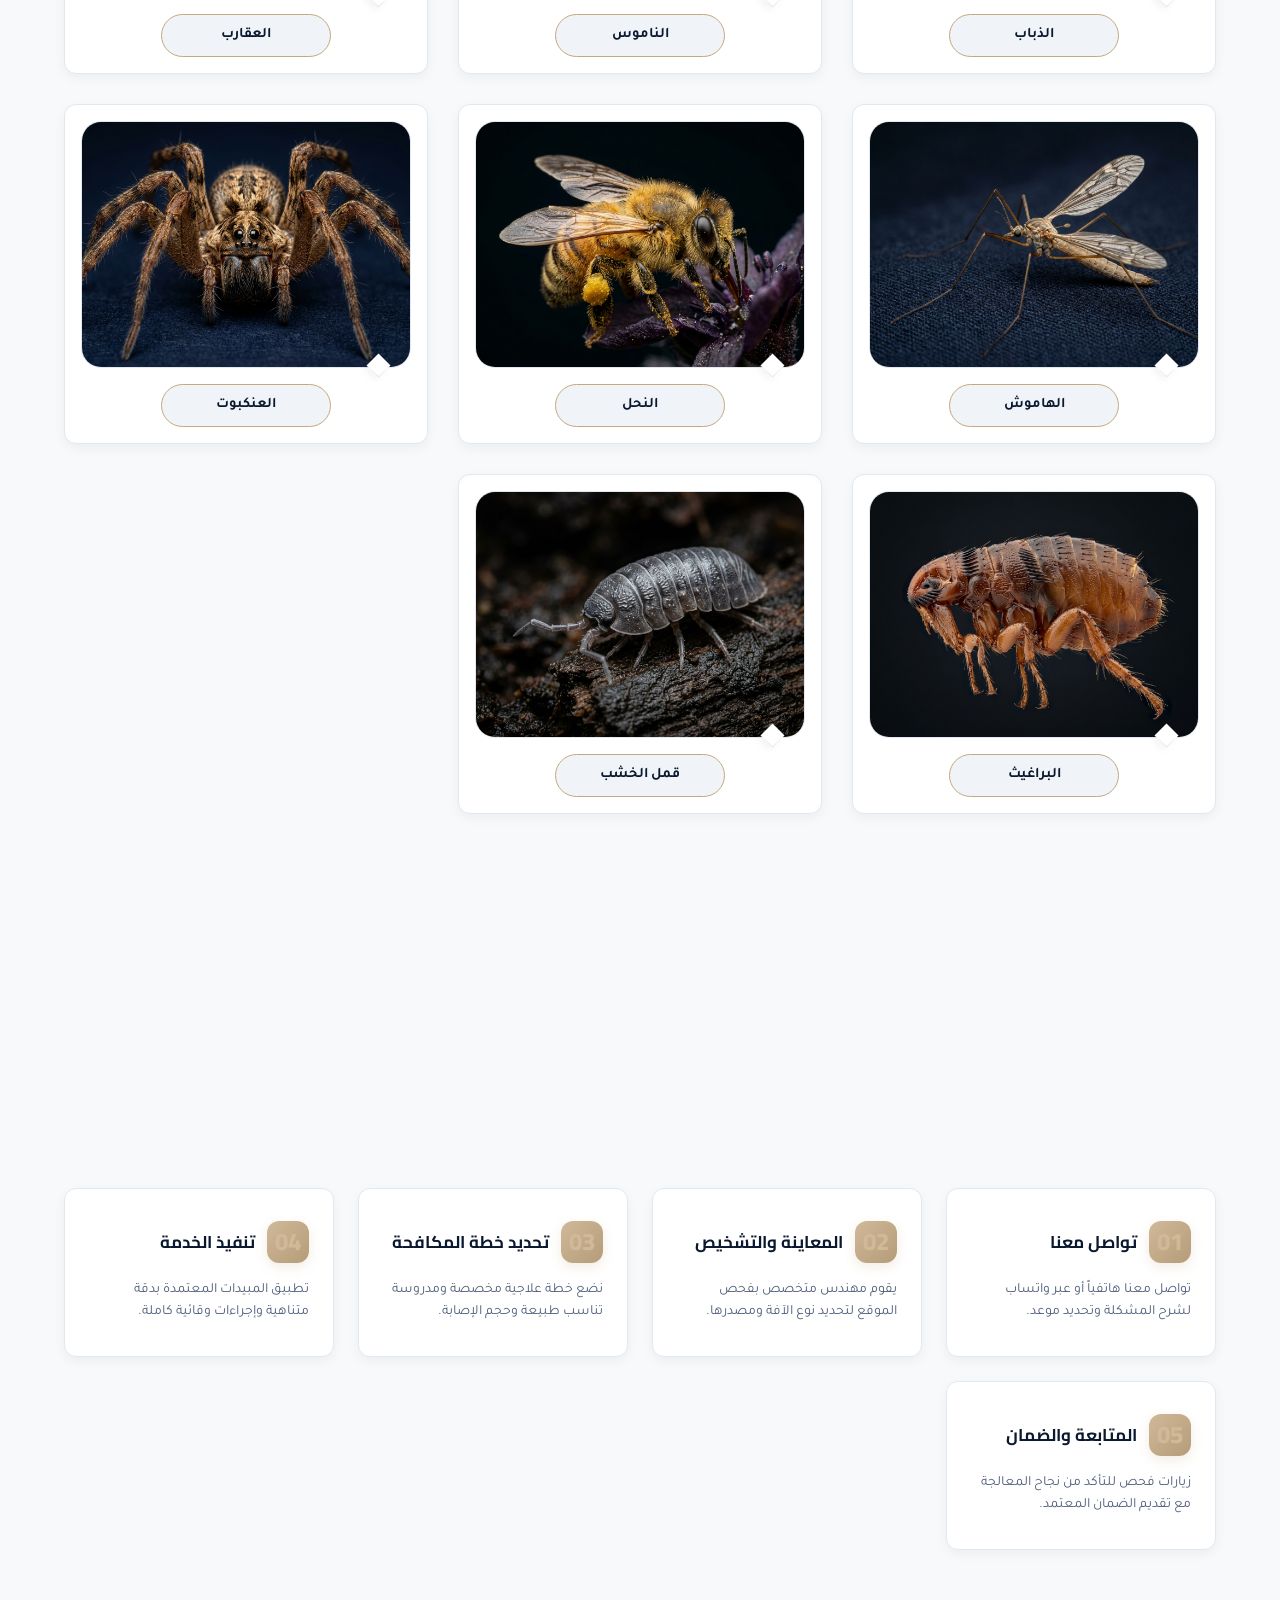
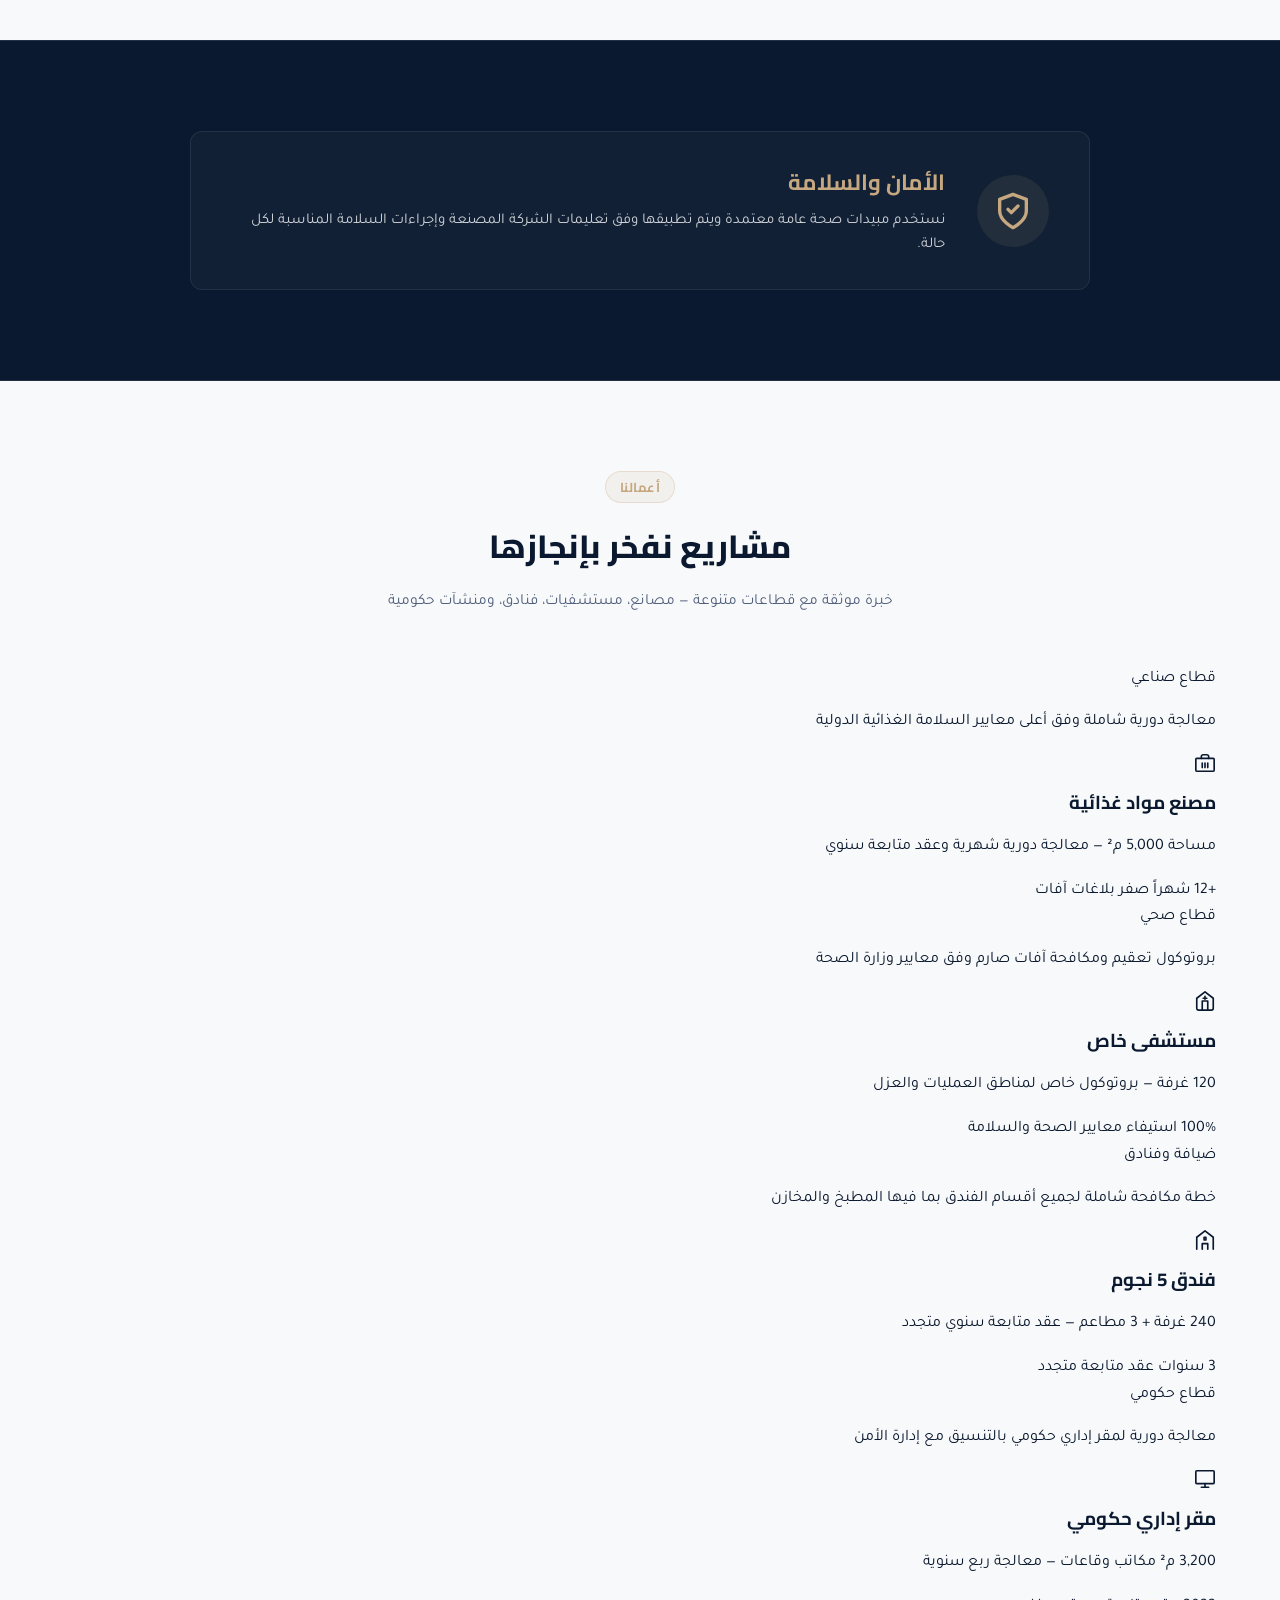
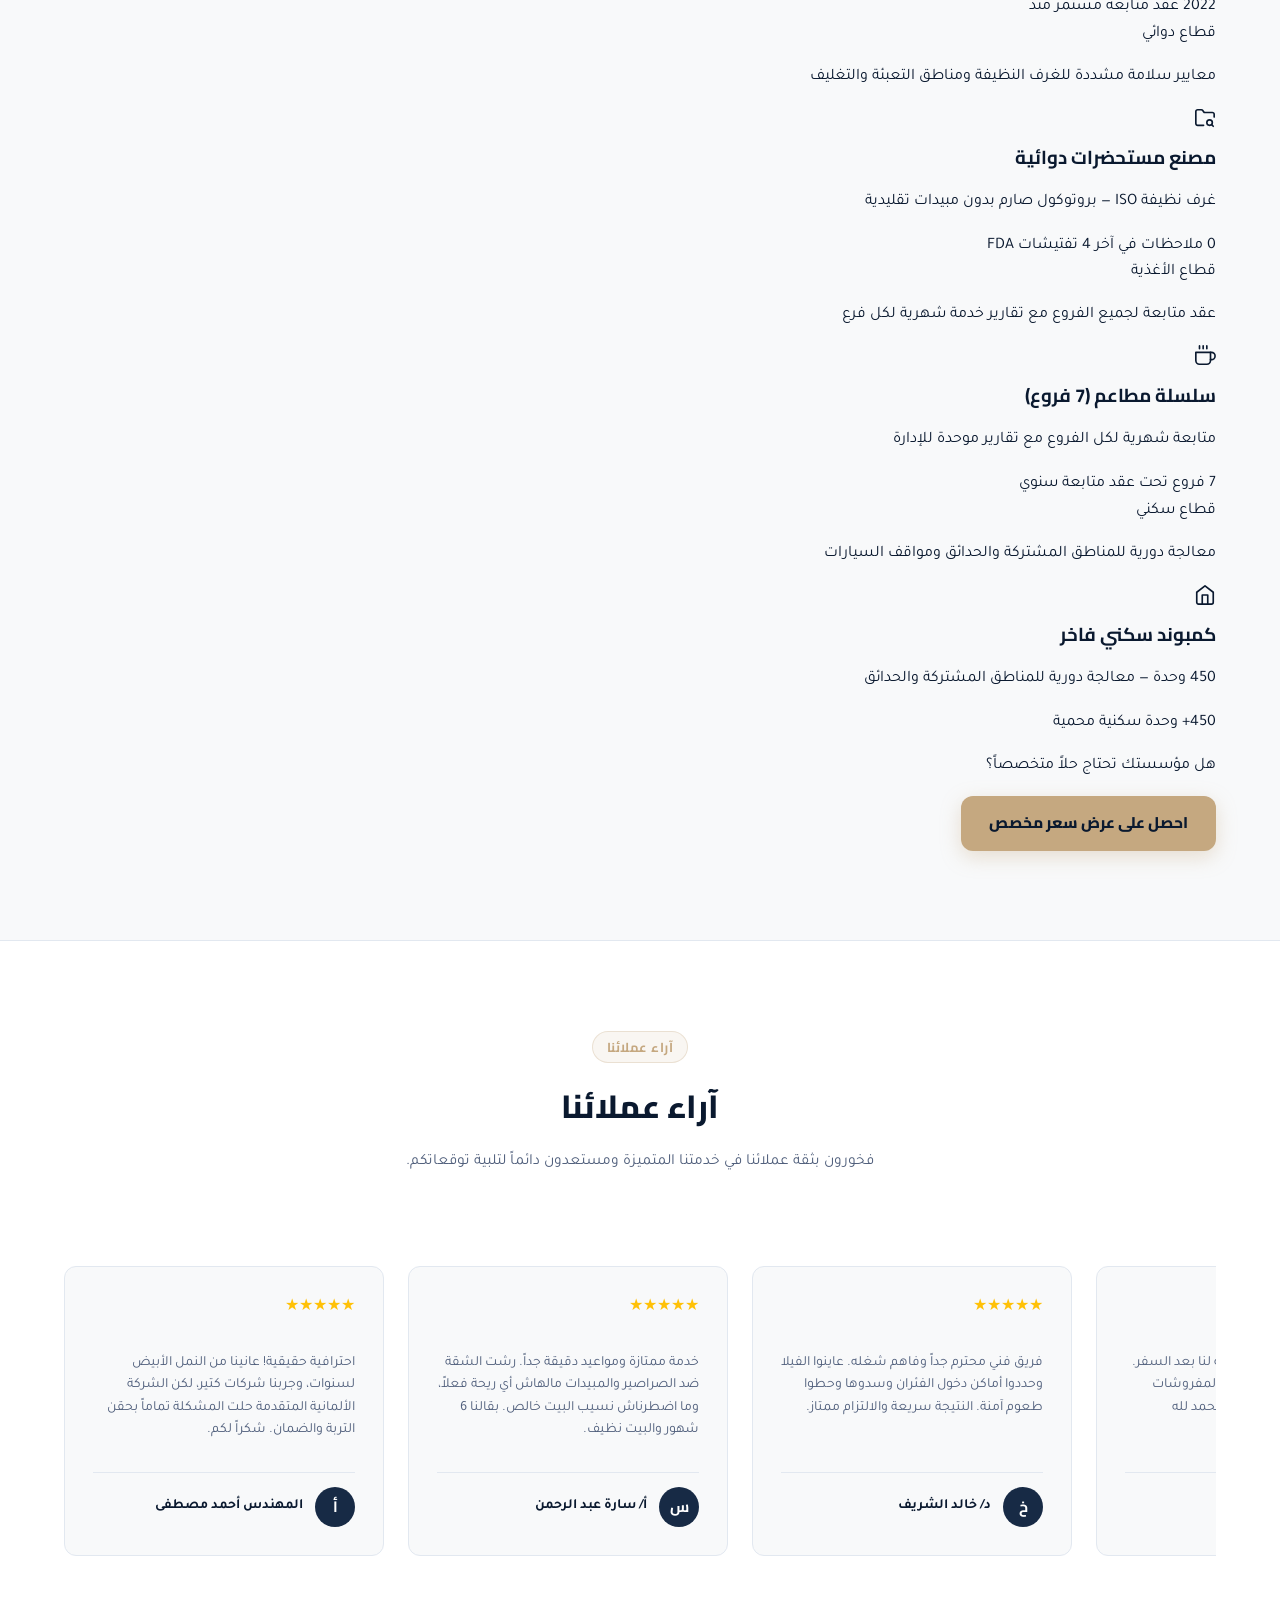
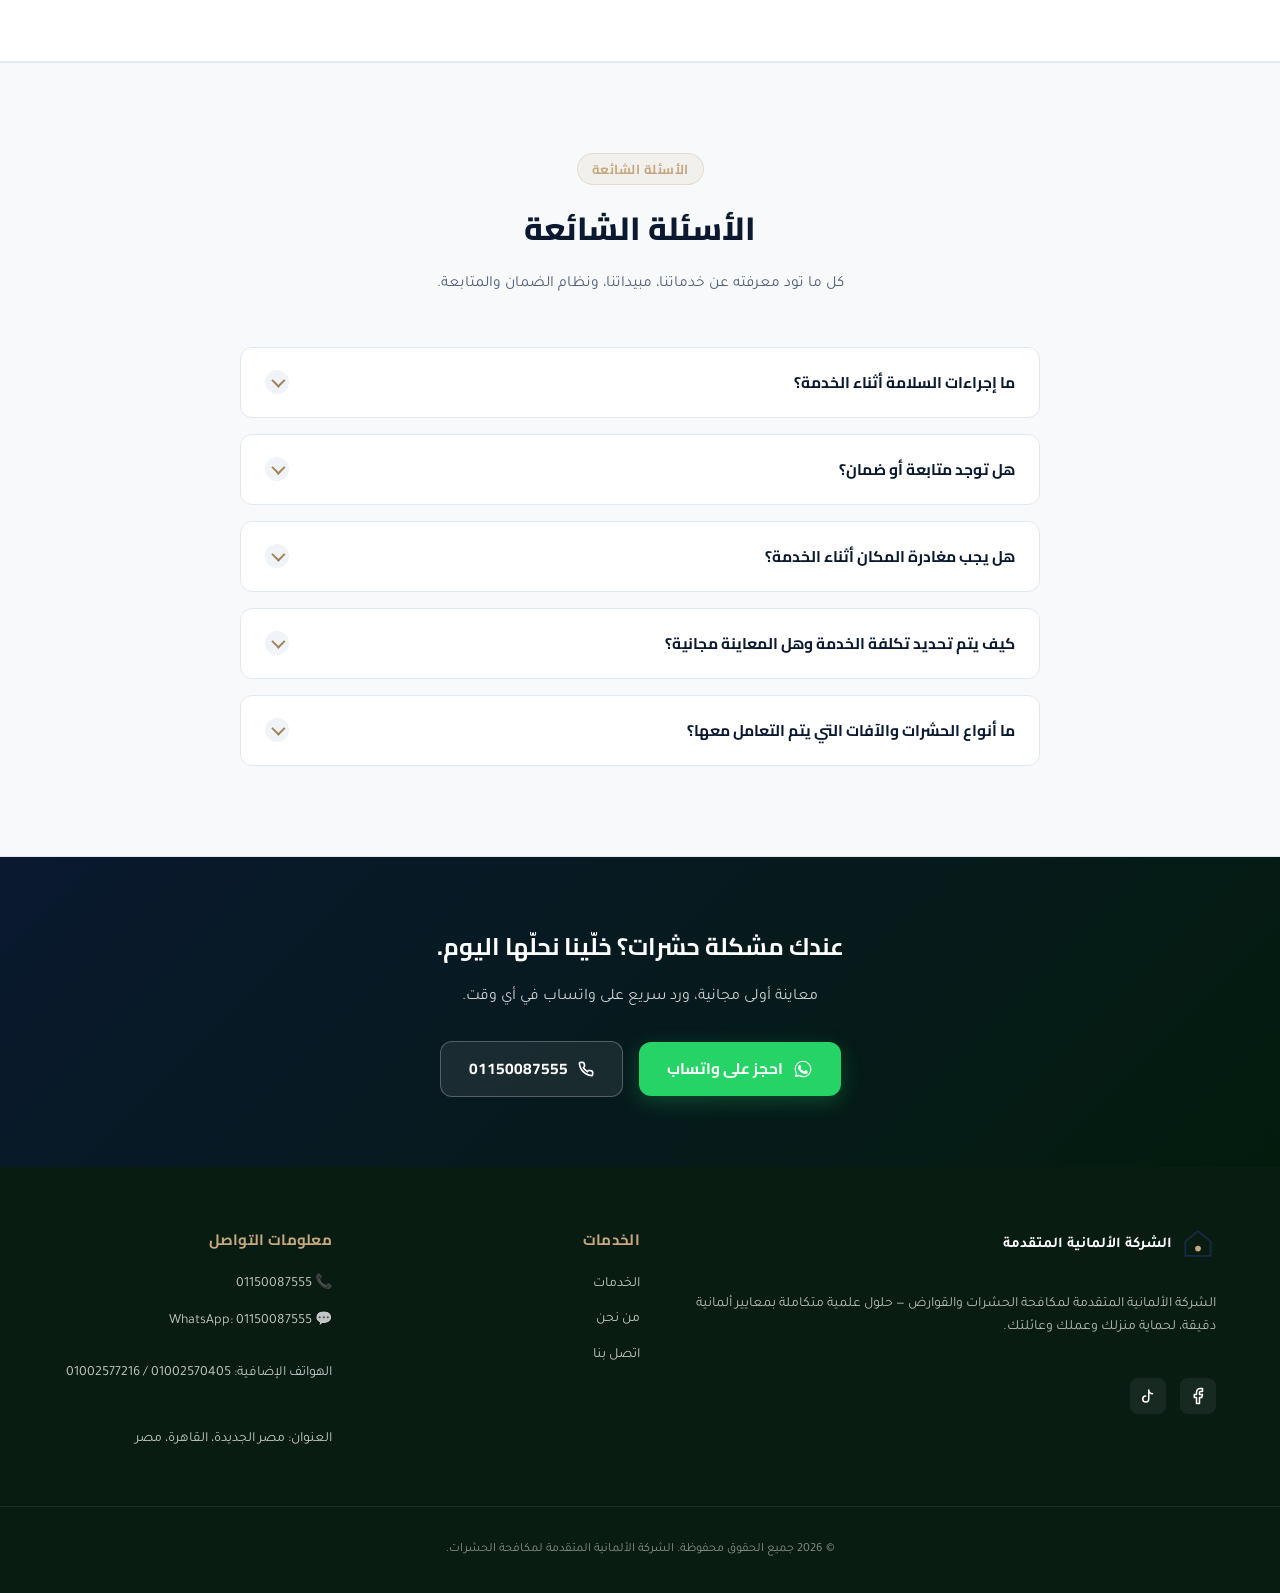
==== commit 904759ed: "Portfolio" ====
--- a/index.html
+++ b/index.html
@@ -342,6 +342,182 @@
     </div>
   </section>
 
+  <!-- ===== قسم أعمالنا السابقة (Portfolio / Our Work) ===== -->
+  <section class="portfolio-section section-padding" id="portfolio">
+    <div class="container">
+      <div class="section-header reveal">
+        <span class="section-eyebrow">أعمالنا</span>
+        <h2 class="section-title">مشاريع نفخر بإنجازها</h2>
+        <p class="section-lead">خبرة موثقة مع قطاعات متنوعة — مصانع، مستشفيات، فنادق، ومنشآت حكومية</p>
+      </div>
+
+      <div class="portfolio-grid">
+
+        <!-- كارت 1: مصنع مواد غذائية -->
+        <article class="portfolio-card reveal reveal-delay-1">
+          <div class="portfolio-img-wrap">
+            <div class="portfolio-img portfolio-img--factory"></div>
+            <span class="portfolio-badge portfolio-badge--industry">قطاع صناعي</span>
+            <div class="portfolio-overlay">
+              <p>معالجة دورية شاملة وفق أعلى معايير السلامة الغذائية الدولية</p>
+            </div>
+          </div>
+          <div class="portfolio-body">
+            <div class="portfolio-icon">
+              <svg viewBox="0 0 24 24" width="22" height="22" fill="none" stroke="currentColor" stroke-width="1.8" stroke-linecap="round" stroke-linejoin="round"><rect x="2" y="7" width="20" height="14" rx="1"/><path d="M16 7V5a2 2 0 0 0-2-2h-4a2 2 0 0 0-2 2v2M12 12v5M9 12v5M15 12v5"/></svg>
+            </div>
+            <h3 class="portfolio-title">مصنع مواد غذائية</h3>
+            <p class="portfolio-desc">مساحة 5,000 م² — معالجة دورية شهرية وعقد متابعة سنوي</p>
+            <div class="portfolio-stat">
+              <span class="portfolio-stat-num">+12</span>
+              <span class="portfolio-stat-label">شهراً صفر بلاغات آفات</span>
+            </div>
+          </div>
+        </article>
+
+        <!-- كارت 2: مستشفى خاص -->
+        <article class="portfolio-card reveal reveal-delay-2">
+          <div class="portfolio-img-wrap">
+            <div class="portfolio-img portfolio-img--hospital"></div>
+            <span class="portfolio-badge portfolio-badge--health">قطاع صحي</span>
+            <div class="portfolio-overlay">
+              <p>بروتوكول تعقيم ومكافحة آفات صارم وفق معايير وزارة الصحة</p>
+            </div>
+          </div>
+          <div class="portfolio-body">
+            <div class="portfolio-icon">
+              <svg viewBox="0 0 24 24" width="22" height="22" fill="none" stroke="currentColor" stroke-width="1.8" stroke-linecap="round" stroke-linejoin="round"><path d="M3 9l9-7 9 7v11a2 2 0 0 1-2 2H5a2 2 0 0 1-2-2z"/><polyline points="9 22 9 12 15 12 15 22"/><line x1="12" y1="7" x2="12" y2="10"/><line x1="10" y1="9" x2="14" y2="9"/></svg>
+            </div>
+            <h3 class="portfolio-title">مستشفى خاص</h3>
+            <p class="portfolio-desc">120 غرفة — بروتوكول خاص لمناطق العمليات والعزل</p>
+            <div class="portfolio-stat">
+              <span class="portfolio-stat-num">100%</span>
+              <span class="portfolio-stat-label">استيفاء معايير الصحة والسلامة</span>
+            </div>
+          </div>
+        </article>
+
+        <!-- كارت 3: فندق 5 نجوم -->
+        <article class="portfolio-card reveal reveal-delay-3">
+          <div class="portfolio-img-wrap">
+            <div class="portfolio-img portfolio-img--hotel"></div>
+            <span class="portfolio-badge portfolio-badge--hospitality">ضيافة وفنادق</span>
+            <div class="portfolio-overlay">
+              <p>خطة مكافحة شاملة لجميع أقسام الفندق بما فيها المطبخ والمخازن</p>
+            </div>
+          </div>
+          <div class="portfolio-body">
+            <div class="portfolio-icon">
+              <svg viewBox="0 0 24 24" width="22" height="22" fill="none" stroke="currentColor" stroke-width="1.8" stroke-linecap="round" stroke-linejoin="round"><path d="M3 22V9l9-7 9 7v13"/><path d="M9 22v-6h6v6"/><rect x="11" y="9" width="2" height="3"/></svg>
+            </div>
+            <h3 class="portfolio-title">فندق 5 نجوم</h3>
+            <p class="portfolio-desc">240 غرفة + 3 مطاعم — عقد متابعة سنوي متجدد</p>
+            <div class="portfolio-stat">
+              <span class="portfolio-stat-num">3</span>
+              <span class="portfolio-stat-label">سنوات عقد متابعة متجدد</span>
+            </div>
+          </div>
+        </article>
+
+        <!-- كارت 4: مبنى حكومي -->
+        <article class="portfolio-card reveal reveal-delay-4">
+          <div class="portfolio-img-wrap">
+            <div class="portfolio-img portfolio-img--government"></div>
+            <span class="portfolio-badge portfolio-badge--gov">قطاع حكومي</span>
+            <div class="portfolio-overlay">
+              <p>معالجة دورية لمقر إداري حكومي بالتنسيق مع إدارة الأمن</p>
+            </div>
+          </div>
+          <div class="portfolio-body">
+            <div class="portfolio-icon">
+              <svg viewBox="0 0 24 24" width="22" height="22" fill="none" stroke="currentColor" stroke-width="1.8" stroke-linecap="round" stroke-linejoin="round"><rect x="2" y="3" width="20" height="14" rx="1"/><line x1="8" y1="21" x2="16" y2="21"/><line x1="12" y1="17" x2="12" y2="21"/></svg>
+            </div>
+            <h3 class="portfolio-title">مقر إداري حكومي</h3>
+            <p class="portfolio-desc">3,200 م² مكاتب وقاعات — معالجة ربع سنوية</p>
+            <div class="portfolio-stat">
+              <span class="portfolio-stat-num">2022</span>
+              <span class="portfolio-stat-label">عقد متابعة مستمر منذ</span>
+            </div>
+          </div>
+        </article>
+
+        <!-- كارت 5: مصنع أدوية -->
+        <article class="portfolio-card reveal">
+          <div class="portfolio-img-wrap">
+            <div class="portfolio-img portfolio-img--pharma"></div>
+            <span class="portfolio-badge portfolio-badge--industry">قطاع دوائي</span>
+            <div class="portfolio-overlay">
+              <p>معايير سلامة مشددة للغرف النظيفة ومناطق التعبئة والتغليف</p>
+            </div>
+          </div>
+          <div class="portfolio-body">
+            <div class="portfolio-icon">
+              <svg viewBox="0 0 24 24" width="22" height="22" fill="none" stroke="currentColor" stroke-width="1.8" stroke-linecap="round" stroke-linejoin="round"><path d="M10.5 20H4a2 2 0 0 1-2-2V5c0-1.1.9-2 2-2h3.93a2 2 0 0 1 1.66.9l.82 1.2a2 2 0 0 0 1.66.9H20a2 2 0 0 1 2 2v3"/><circle cx="17" cy="17" r="3"/><path d="M21 21l-1.5-1.5"/></svg>
+            </div>
+            <h3 class="portfolio-title">مصنع مستحضرات دوائية</h3>
+            <p class="portfolio-desc">غرف نظيفة ISO — بروتوكول صارم بدون مبيدات تقليدية</p>
+            <div class="portfolio-stat">
+              <span class="portfolio-stat-num">0</span>
+              <span class="portfolio-stat-label">ملاحظات في آخر 4 تفتيشات FDA</span>
+            </div>
+          </div>
+        </article>
+
+        <!-- كارت 6: سلسلة مطاعم -->
+        <article class="portfolio-card reveal reveal-delay-1">
+          <div class="portfolio-img-wrap">
+            <div class="portfolio-img portfolio-img--restaurant"></div>
+            <span class="portfolio-badge portfolio-badge--hospitality">قطاع الأغذية</span>
+            <div class="portfolio-overlay">
+              <p>عقد متابعة لجميع الفروع مع تقارير خدمة شهرية لكل فرع</p>
+            </div>
+          </div>
+          <div class="portfolio-body">
+            <div class="portfolio-icon">
+              <svg viewBox="0 0 24 24" width="22" height="22" fill="none" stroke="currentColor" stroke-width="1.8" stroke-linecap="round" stroke-linejoin="round"><path d="M18 8h1a4 4 0 0 1 0 8h-1"/><path d="M2 8h16v9a4 4 0 0 1-4 4H6a4 4 0 0 1-4-4V8z"/><line x1="6" y1="1" x2="6" y2="4"/><line x1="10" y1="1" x2="10" y2="4"/><line x1="14" y1="1" x2="14" y2="4"/></svg>
+            </div>
+            <h3 class="portfolio-title">سلسلة مطاعم (7 فروع)</h3>
+            <p class="portfolio-desc">متابعة شهرية لكل الفروع مع تقارير موحدة للإدارة</p>
+            <div class="portfolio-stat">
+              <span class="portfolio-stat-num">7</span>
+              <span class="portfolio-stat-label">فروع تحت عقد متابعة سنوي</span>
+            </div>
+          </div>
+        </article>
+
+        <!-- كارت 7: مجمع سكني -->
+        <article class="portfolio-card reveal reveal-delay-2">
+          <div class="portfolio-img-wrap">
+            <div class="portfolio-img portfolio-img--compound"></div>
+            <span class="portfolio-badge portfolio-badge--residential">قطاع سكني</span>
+            <div class="portfolio-overlay">
+              <p>معالجة دورية للمناطق المشتركة والحدائق ومواقف السيارات</p>
+            </div>
+          </div>
+          <div class="portfolio-body">
+            <div class="portfolio-icon">
+              <svg viewBox="0 0 24 24" width="22" height="22" fill="none" stroke="currentColor" stroke-width="1.8" stroke-linecap="round" stroke-linejoin="round"><path d="M3 9l9-7 9 7v11a2 2 0 0 1-2 2H5a2 2 0 0 1-2-2z"/><polyline points="9 22 9 12 15 12 15 22"/></svg>
+            </div>
+            <h3 class="portfolio-title">كمبوند سكني فاخر</h3>
+            <p class="portfolio-desc">450 وحدة — معالجة دورية للمناطق المشتركة والحدائق</p>
+            <div class="portfolio-stat">
+              <span class="portfolio-stat-num">450+</span>
+              <span class="portfolio-stat-label">وحدة سكنية محمية</span>
+            </div>
+          </div>
+        </article>
+
+      </div><!-- /portfolio-grid -->
+
+      <!-- CTA -->
+      <div class="portfolio-cta reveal">
+        <p>هل مؤسستك تحتاج حلاً متخصصاً؟</p>
+        <a href="contact.html" class="btn btn-primary">احصل على عرض سعر مخصص</a>
+      </div>
+
+    </div>
+  </section>
+
   <!-- ===== قسم آراء العملاء (Testimonials) ===== -->
   <section class="testimonials section-padding" id="testimonials">
     <div class="container">
--- a/css/style.css
+++ b/css/style.css
@@ -1902,84 +1902,144 @@
     padding-block: 10px;
     position: relative;
   }
+
+  /* ===== Mobile Navigation Drawer ===== */
   .main-nav {
+    /* Override desktop flex */
     display: flex !important;
     flex-direction: column;
+    gap: 4px;
+
+    /* Drawer positioning */
     position: fixed;
     top: 0;
     right: 0;
-    width: min(310px, 85vw);
+    width: min(290px, 80vw);
+    height: 100%;
     height: 100dvh;
-    background: var(--brand-navy);
-    padding: 80px 24px 32px;
-    border-left: 1px solid rgba(255, 255, 255, 0.08);
-    box-shadow: -6px 0 40px rgba(0, 0, 0, 0.35);
-    z-index: 998;
-    gap: 4px;
-    transform: translateX(100%);
-    transition: transform 0.32s cubic-bezier(0.25, 0.8, 0.25, 1);
+
+    /* Visual */
+    background: #0d1f35;
+    border-left: 2px solid #C5A880;
+    padding: 70px 16px 32px;
+
+    /* Stacking */
+    z-index: 1001;
+
+    /* Animation — transform only, NO filter, NO opacity changes */
+    transform: translateX(110%);
+    transition: transform 0.3s ease;
+    will-change: transform;
+
+    /* Text */
+    color: #ffffff;
+    font-size: 15.5px;
+    font-weight: 700;
+    font-family: 'Cairo', sans-serif;
+
+    /* No overflow blur artifacts */
     overflow-y: auto;
-  }
+    overflow-x: hidden;
+    -webkit-overflow-scrolling: touch;
+  }
+
   html[dir="ltr"] .main-nav {
     right: auto;
     left: 0;
     border-left: none;
-    border-right: 1px solid rgba(255, 255, 255, 0.08);
-    box-shadow: 6px 0 40px rgba(0, 0, 0, 0.35);
-    transform: translateX(-100%);
-  }
+    border-right: 2px solid #C5A880;
+    transform: translateX(-110%);
+  }
+
+  /* Fully open state */
   .main-nav.active {
-    transform: translateX(0) !important;
-  }
+    transform: translateX(0);
+  }
+
+  /* Nav Links */
   .main-nav a {
+    display: block;
     padding: 13px 16px;
-    border-radius: var(--radius-sm);
-    color: rgba(255, 255, 255, 0.85) !important;
+    border-radius: 8px;
+    color: #ffffff;
     font-size: 15.5px;
+    font-weight: 700;
+    font-family: 'Cairo', sans-serif;
+    text-decoration: none;
+    border-bottom: 1px solid rgba(255, 255, 255, 0.07);
     width: 100%;
     margin: 0;
+    /* Only transition background and color — NOT opacity or filter */
+    transition: background 0.15s ease, color 0.15s ease;
+    /* Prevent any inherited opacity issues */
+    opacity: 1 !important;
+  }
+
+  .main-nav a:last-of-type {
     border-bottom: none;
-    transition: background 0.18s ease, color 0.18s ease;
-  }
+  }
+
   .main-nav a:hover,
   .main-nav a.active {
-    background: rgba(197, 168, 128, 0.12);
-    color: var(--brand-gold) !important;
-  }
+    background: rgba(197, 168, 128, 0.15);
+    color: #C5A880;
+  }
+
+  /* Hide desktop underline effect */
   .main-nav a::after {
-    display: none;
-  }
-  /* Backdrop overlay */
+    display: none !important;
+  }
+
+  /* Menu label at top */
+  .main-nav::before {
+    content: 'القائمة';
+    display: block;
+    font-family: 'Cairo', sans-serif;
+    font-weight: 800;
+    font-size: 10px;
+    color: #C5A880;
+    letter-spacing: 2.5px;
+    text-transform: uppercase;
+    padding-bottom: 16px;
+    margin-bottom: 8px;
+    border-bottom: 1px solid rgba(197, 168, 128, 0.18);
+    opacity: 0.85;
+  }
+
+  /* Backdrop — simple dark overlay, NO blur (prevents iOS/Chrome rendering bug) */
   .nav-backdrop {
     position: fixed;
     inset: 0;
-    background: rgba(0, 0, 0, 0.55);
-    z-index: 997;
+    background: rgba(0, 0, 0, 0.6);
+    z-index: 1000;
     opacity: 0;
     pointer-events: none;
-    transition: opacity 0.32s ease;
-    backdrop-filter: blur(2px);
+    transition: opacity 0.3s ease;
+    /* NO backdrop-filter: blur — causes sibling blur artifacts on mobile */
   }
   .nav-backdrop.active {
     opacity: 1;
     pointer-events: auto;
   }
+
+  /* Hamburger toggle button — z-index ABOVE drawer */
   .menu-toggle {
     display: block;
     background: none;
     border: none;
     cursor: pointer;
     padding: 8px;
-    z-index: 1000;
+    z-index: 1002;
     position: relative;
+    flex-shrink: 0;
   }
   .menu-toggle span {
     display: block;
     width: 24px;
     height: 2px;
-    background-color: var(--brand-gold);
+    background-color: #C5A880;
     margin-block: 5px;
-    transition: transform 0.28s ease, opacity 0.28s ease;
+    transition: transform 0.25s ease, opacity 0.25s ease;
     transform-origin: center;
   }
   .menu-toggle.active span:nth-child(1) {
@@ -1992,6 +2052,12 @@
   .menu-toggle.active span:nth-child(3) {
     transform: translateY(-7px) rotate(-45deg);
   }
+
+  /* Remove injected close button if it was rendered by old code */
+  .nav-close-btn {
+    display: none !important;
+  }
+
   .tel-link {
     display: none;
   }
@@ -2003,6 +2069,7 @@
     height: 250px;
   }
 }
+
 
 @media (max-width: 768px) {
   body {
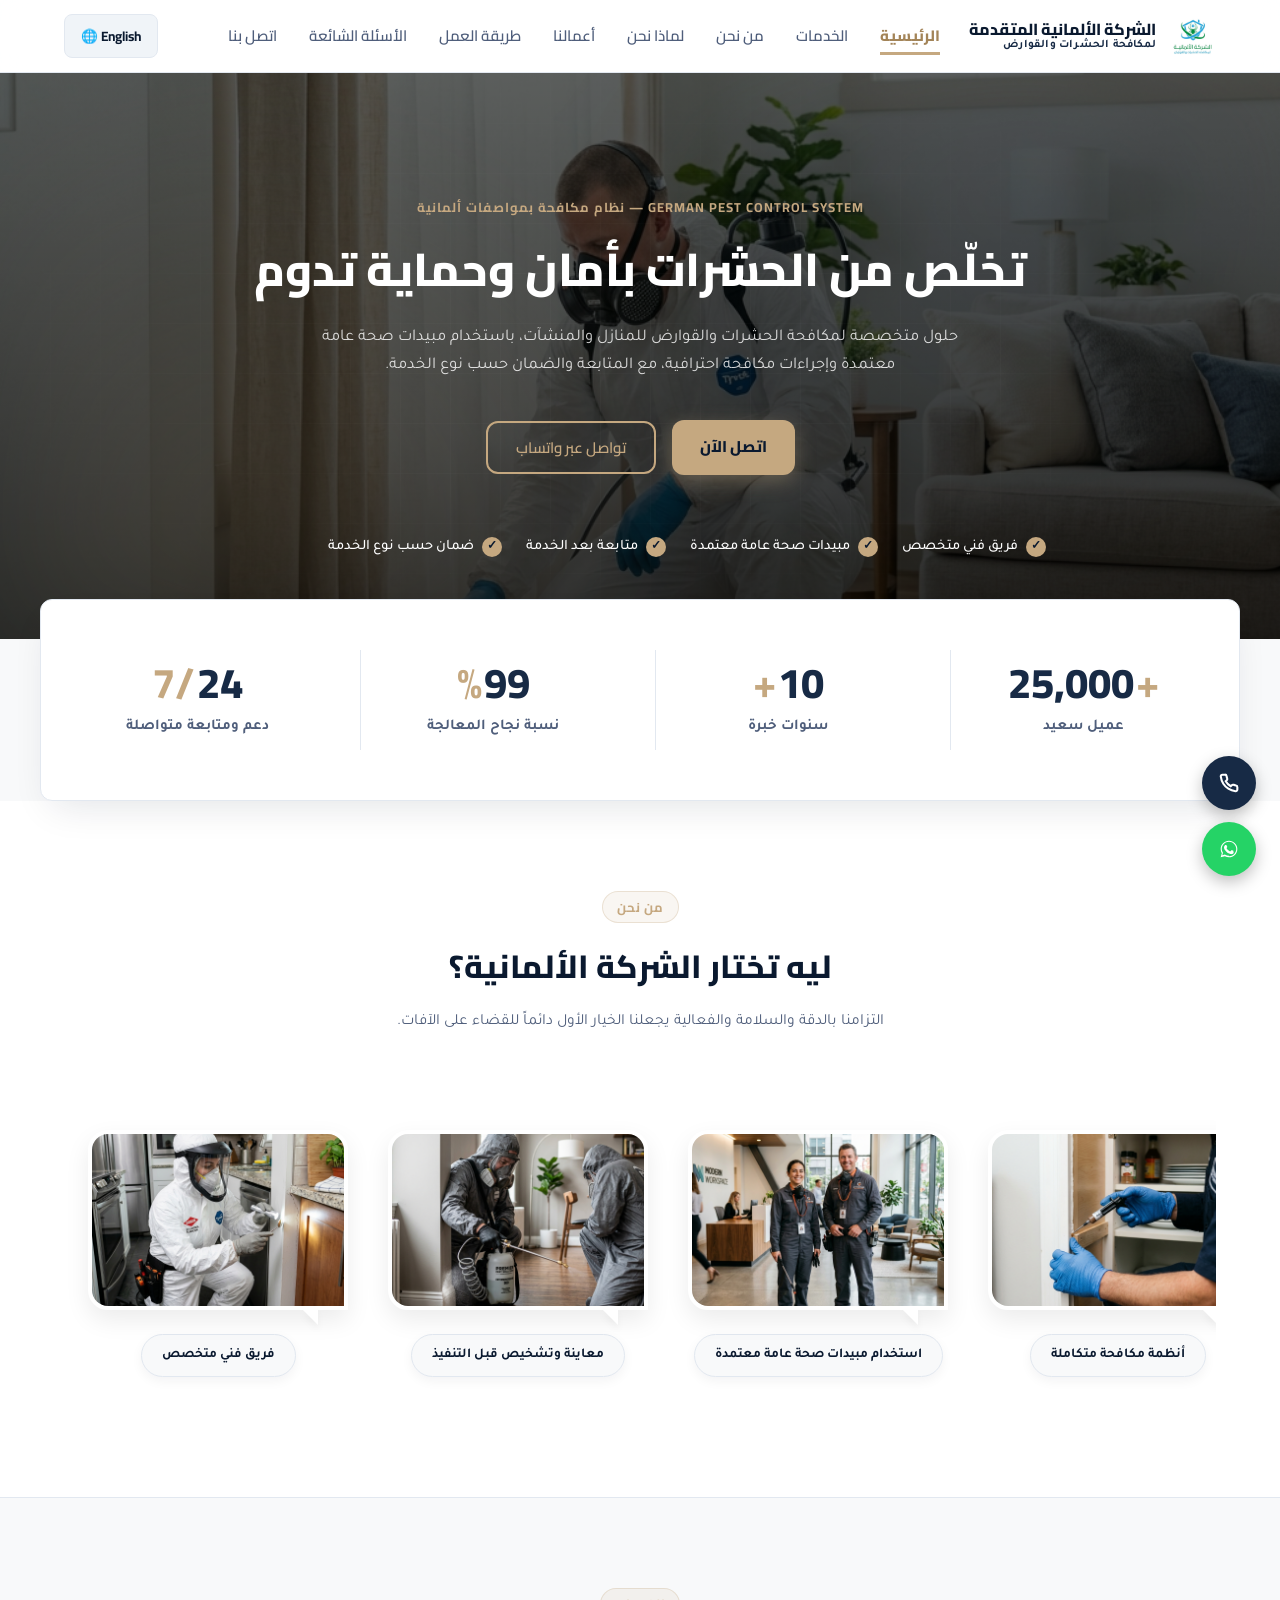
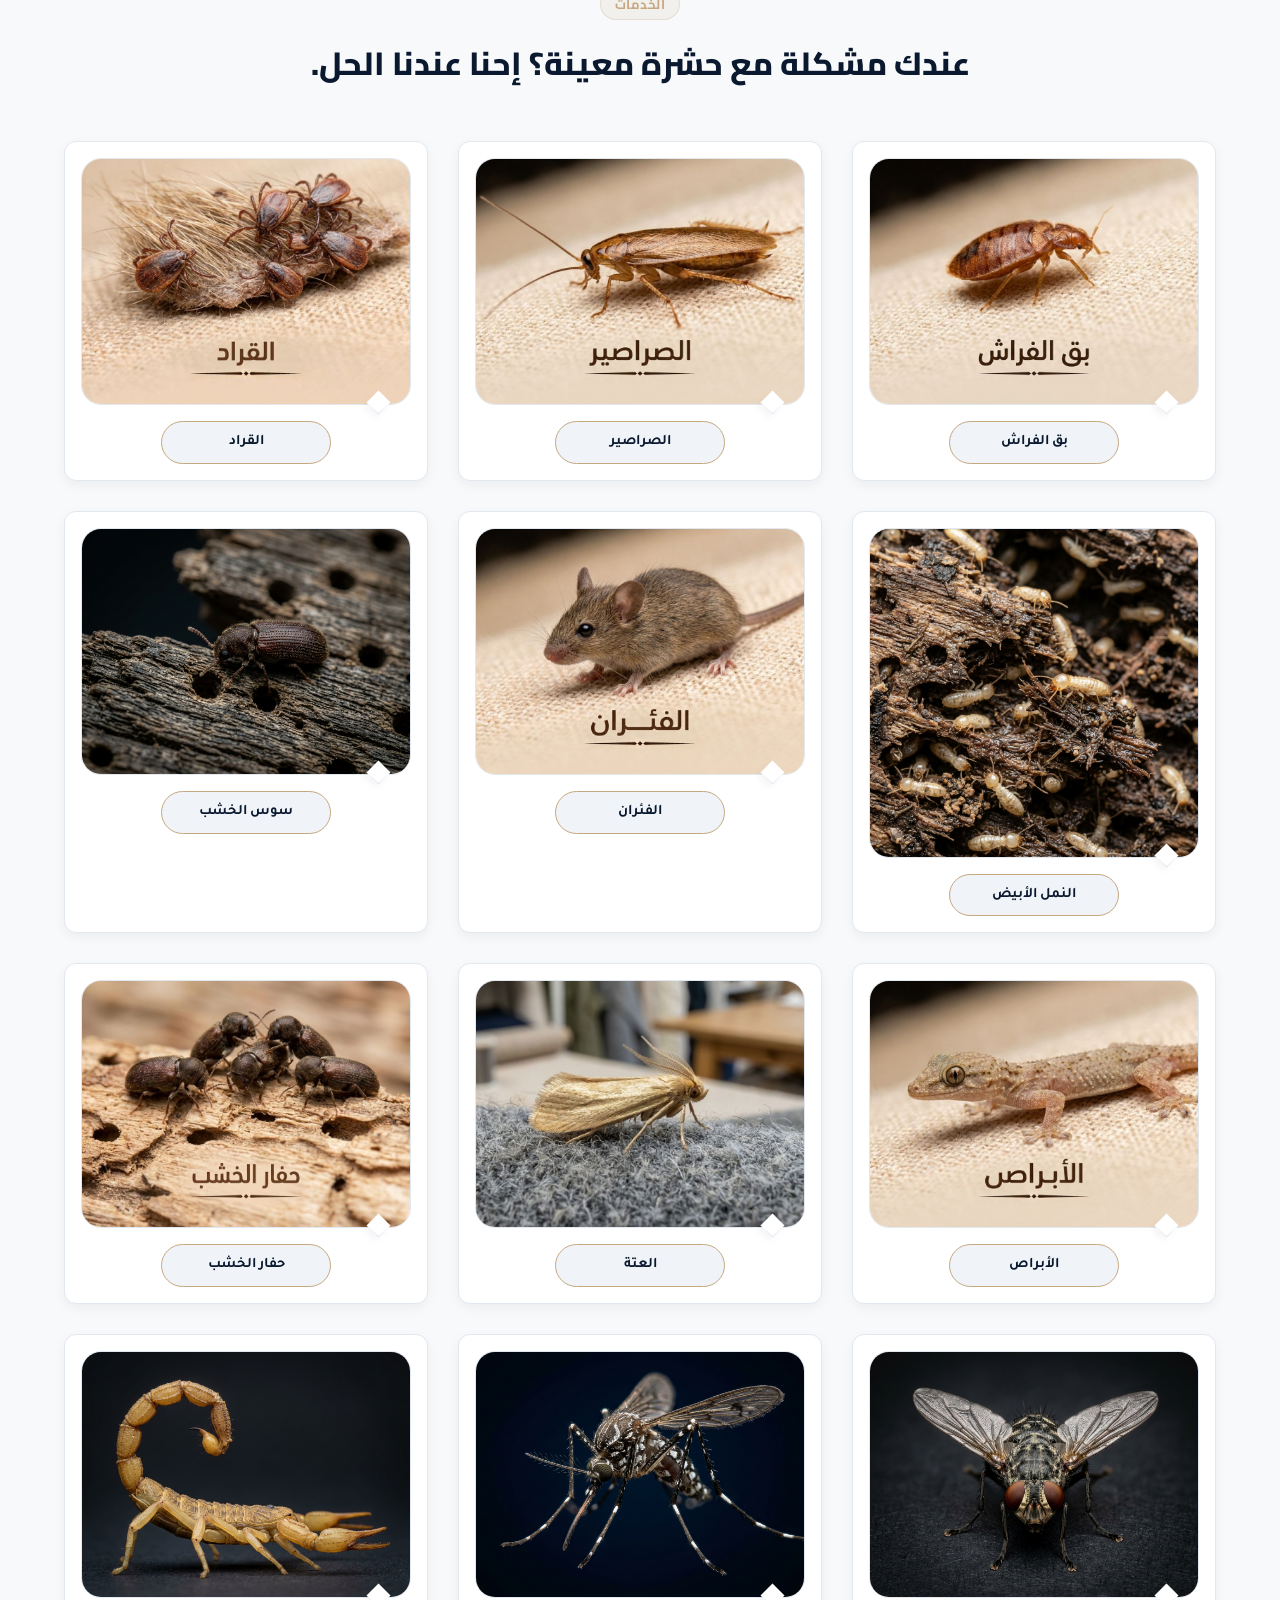
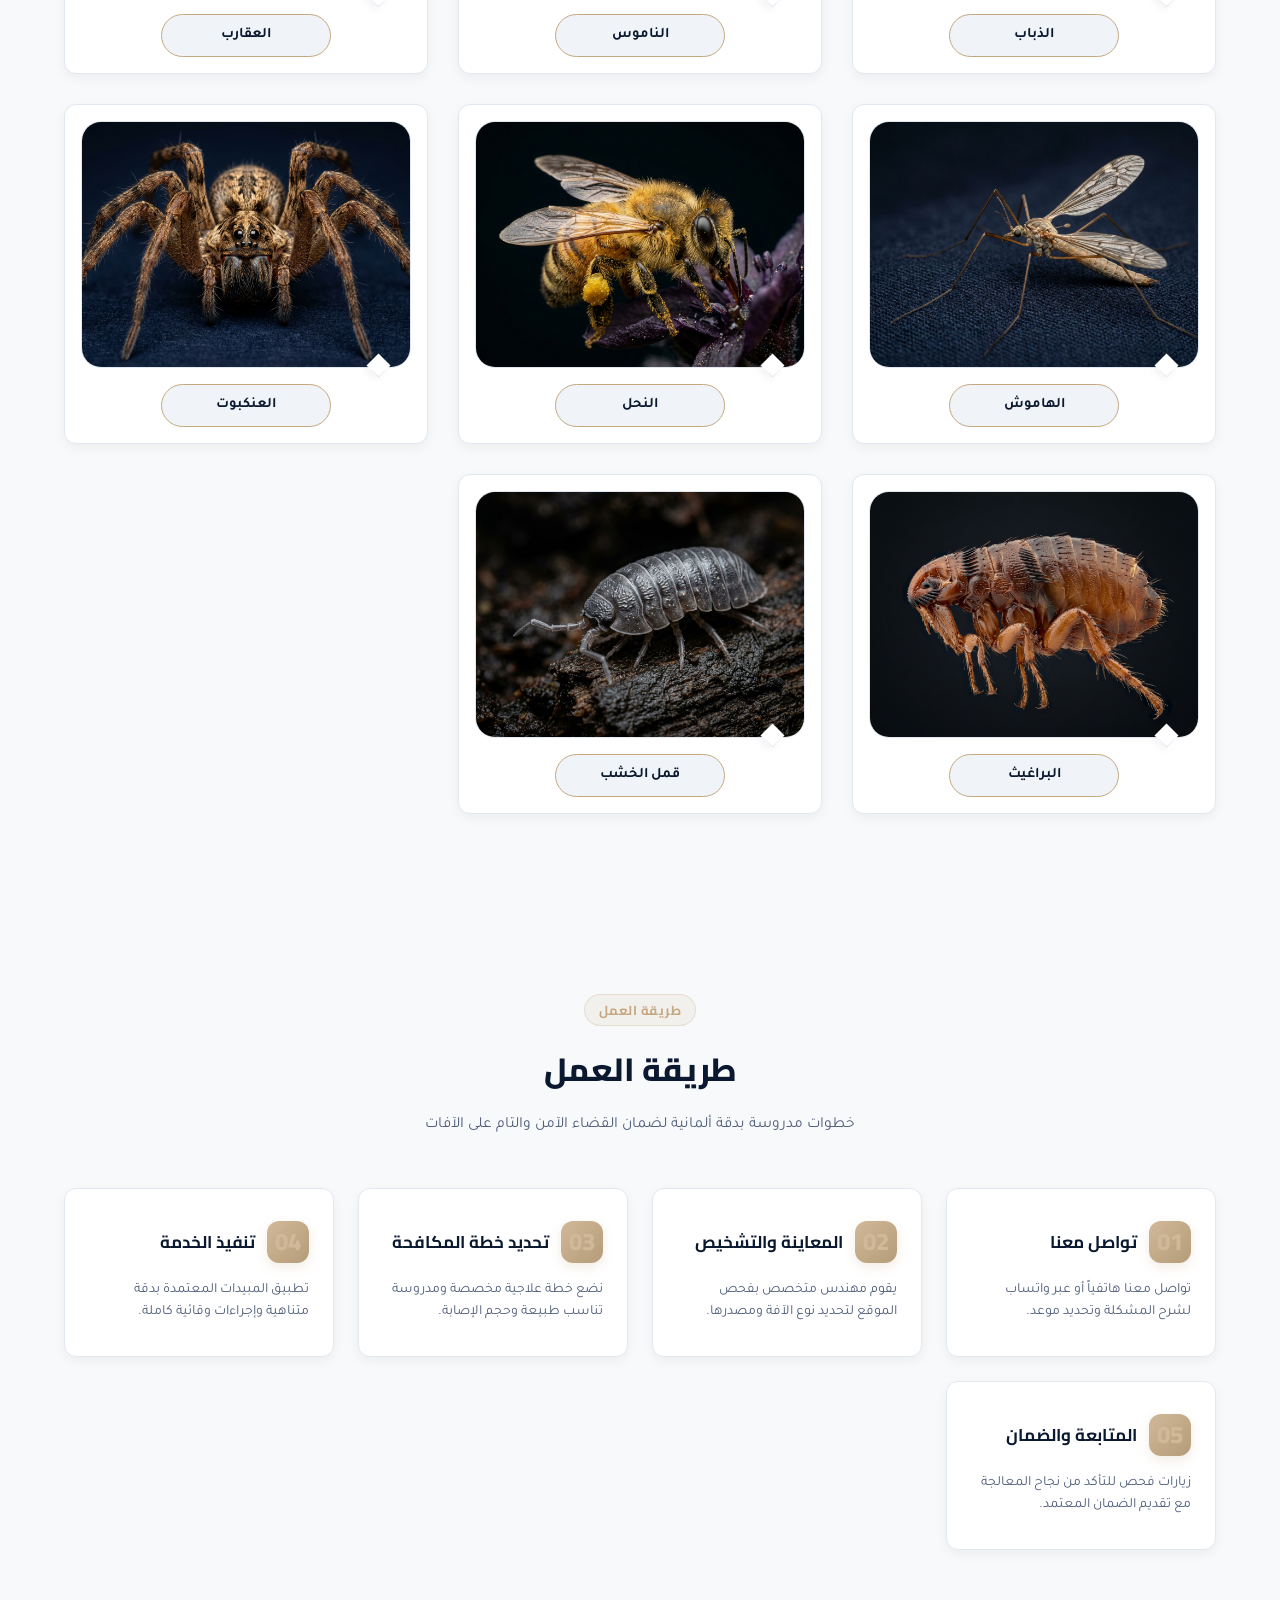
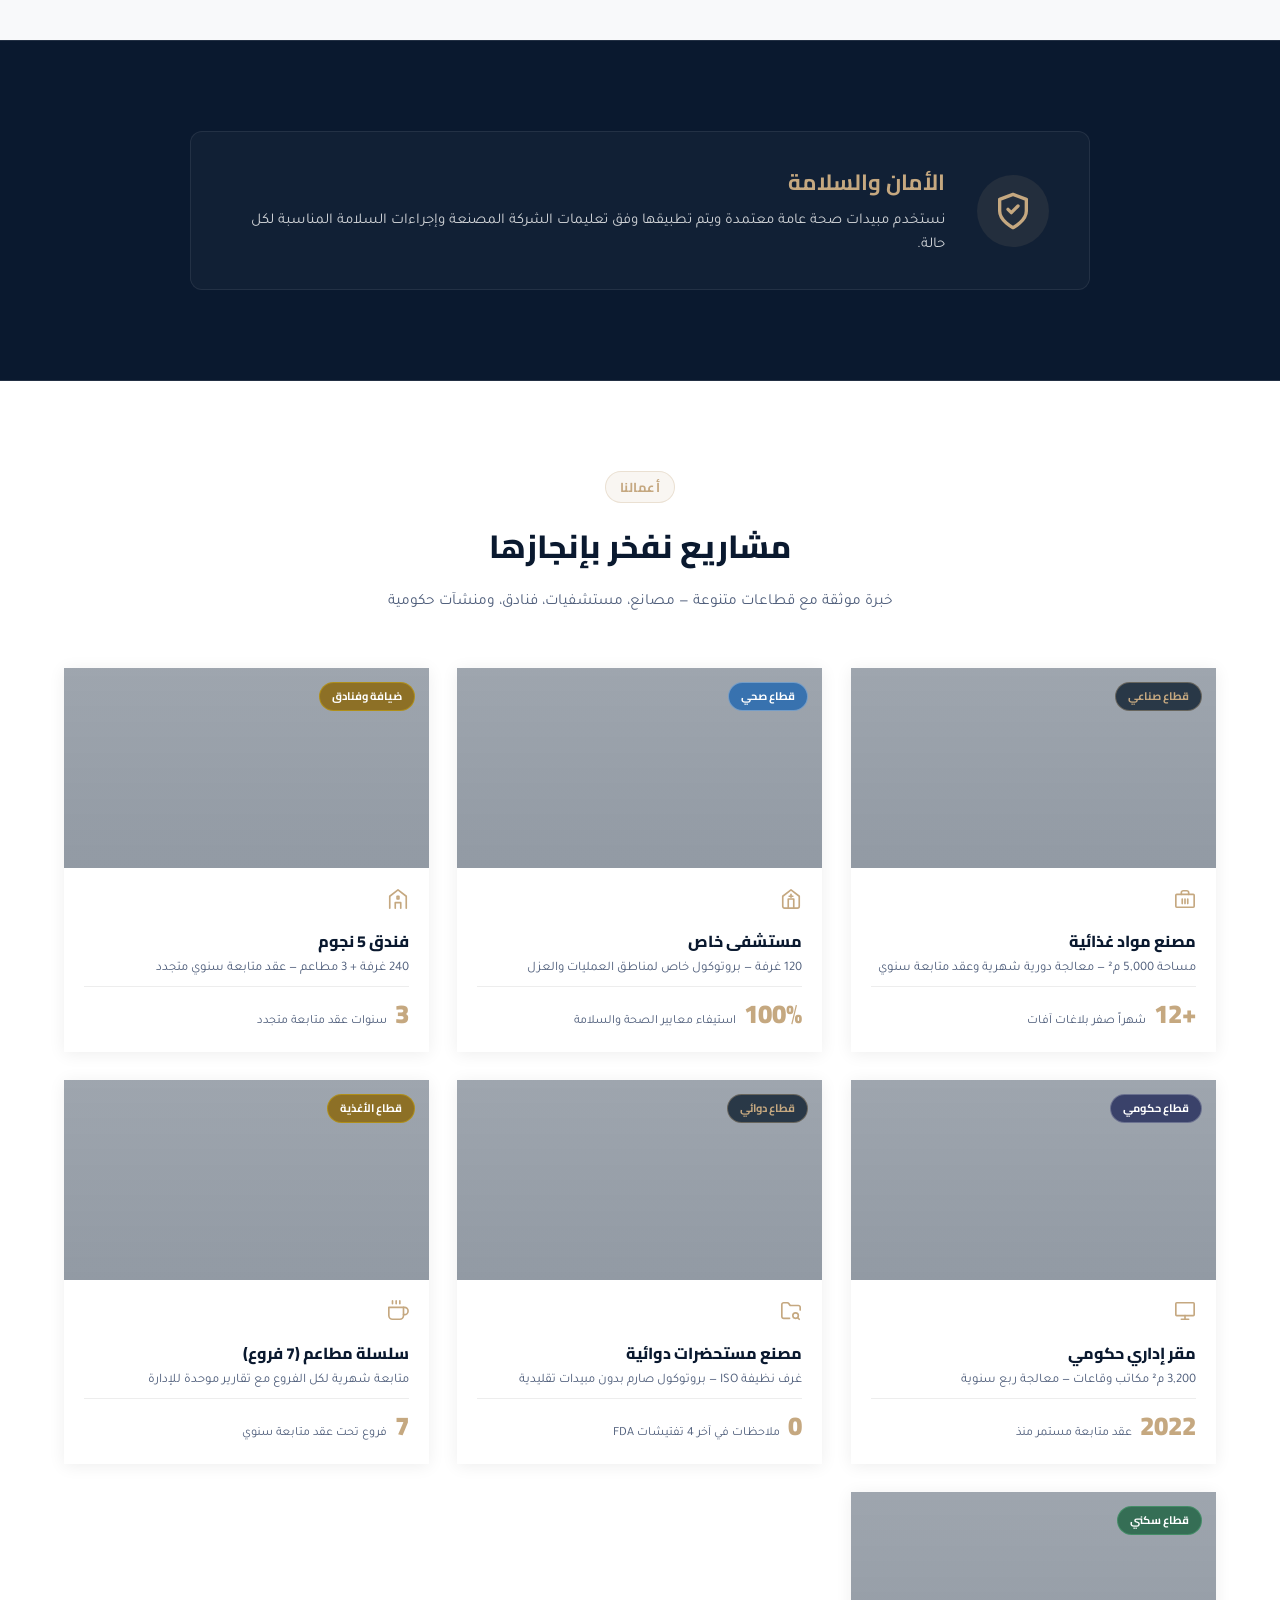
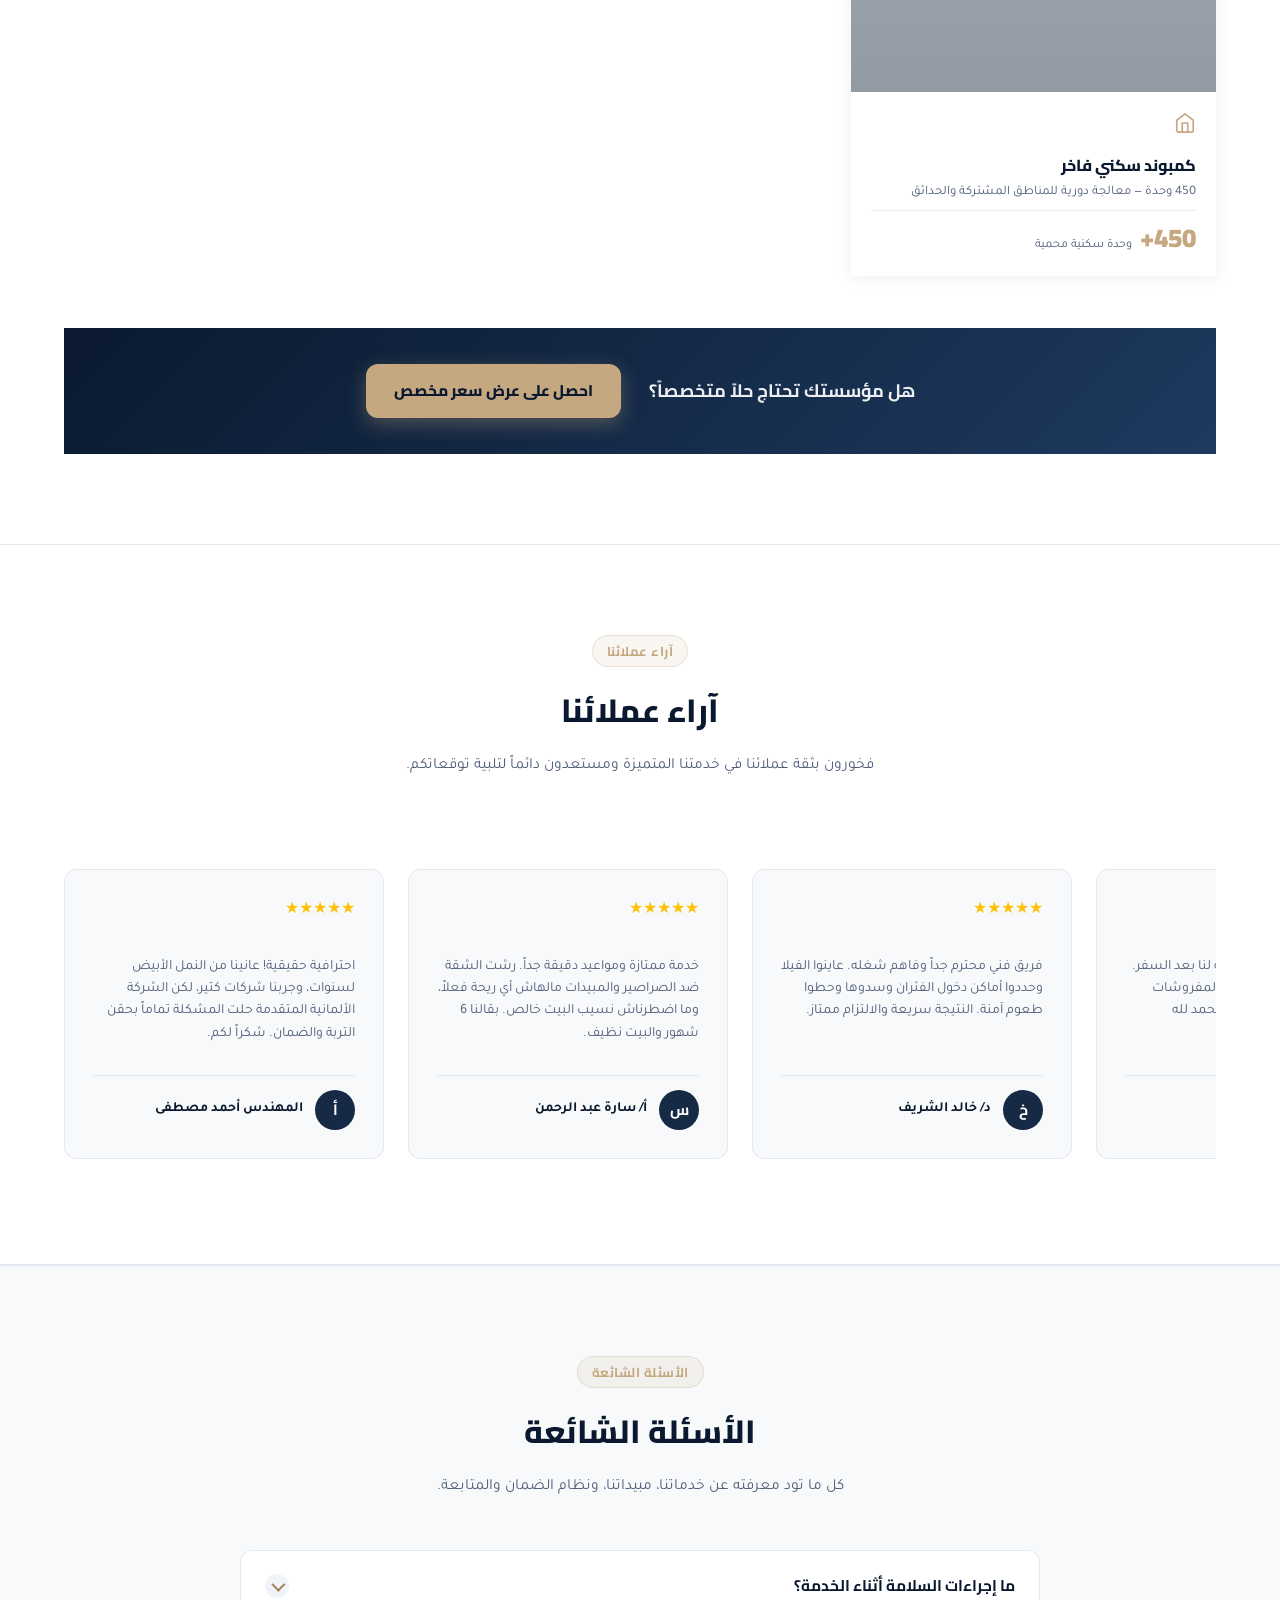
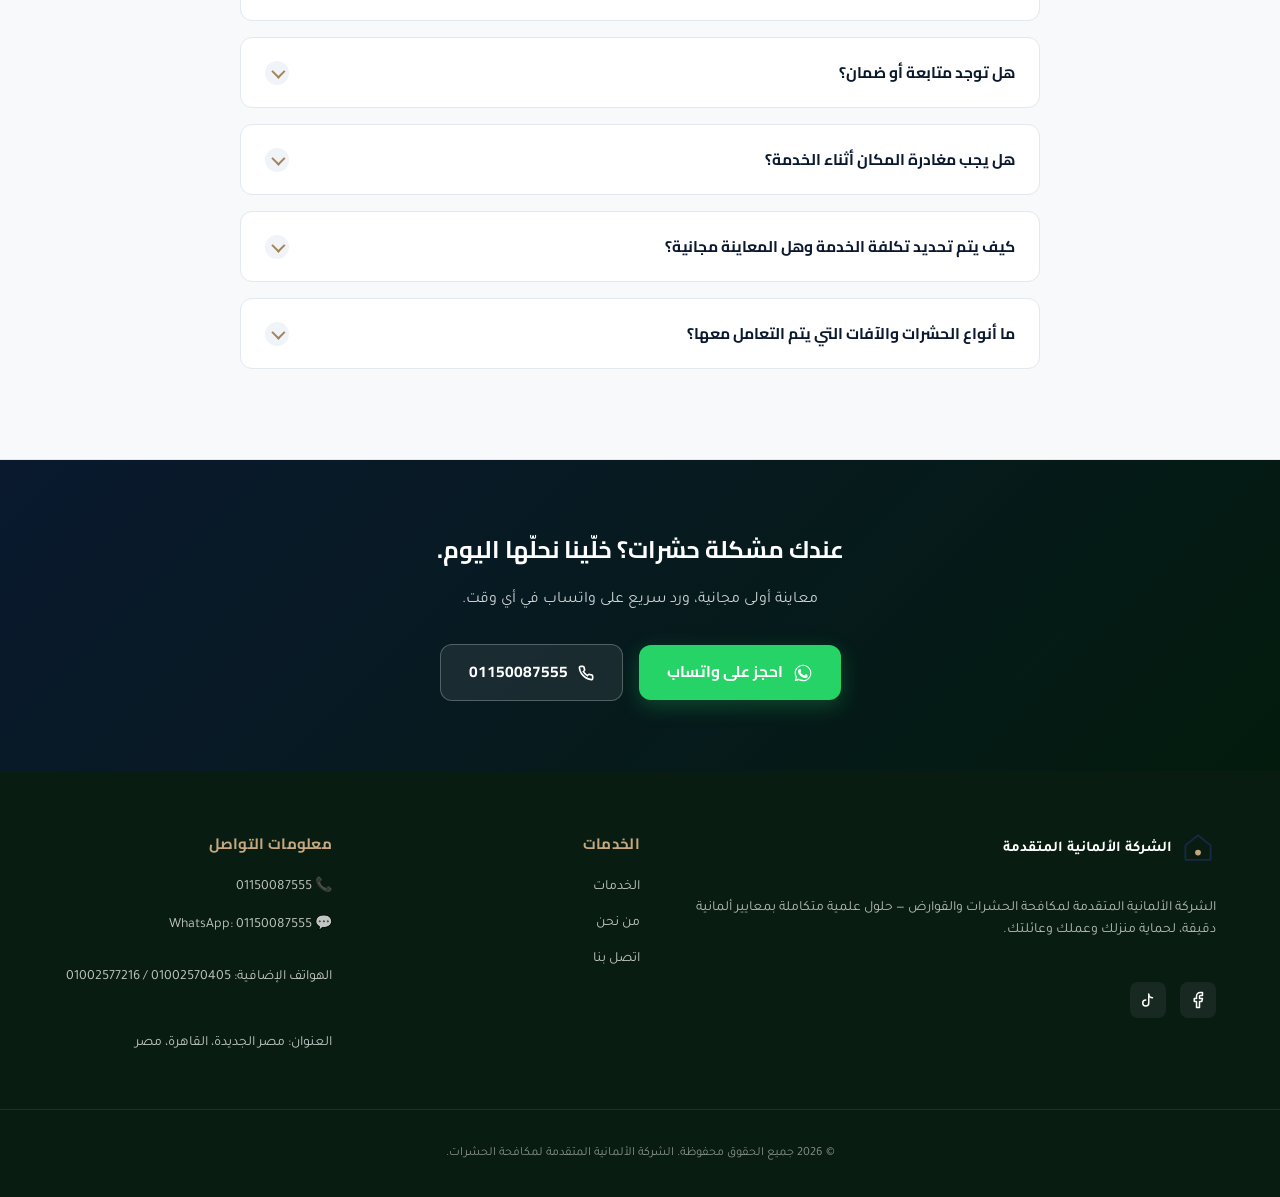
==== commit 7329d8cb: "Add Images" ====
--- a/index.html
+++ b/index.html
@@ -34,6 +34,7 @@
         <a href="#pests" data-i18n="navServices">الخدمات</a>
         <a href="about.html" data-i18n="navAbout">من نحن</a>
         <a href="#why-us" data-i18n="navWhyUs">لماذا نحن</a>
+        <a href="#portfolio" data-i18n="navPortfolio">أعمالنا</a>
         <a href="#how-it-works" data-i18n="navHowItWorks">طريقة العمل</a>
         <a href="#faqs" data-i18n="navFaq">الأسئلة الشائعة</a>
         <a href="contact.html" data-i18n="navContact">اتصل بنا</a>
--- a/css/style.css
+++ b/css/style.css
@@ -2666,4 +2666,42 @@
   .site-header, .btn, .about-card, .service-item-card,
   .timeline-step, .pest-card-premium, .testimonial-card,
   .detail-block, .faq-item, .faq-icon { transition: none !important; }
-}+}
+/* === PORTFOLIO SECTION - أعمالنا السابقة === */
+.portfolio-section{background:var(--surface)}
+.portfolio-grid{display:grid;grid-template-columns:repeat(3,1fr);gap:28px;margin-top:52px}
+.portfolio-card{position:relative;background:#fff;border-radius:var(--radius-md);overflow:hidden;box-shadow:0 2px 16px rgba(0,0,0,.07);transition:transform .28s ease,box-shadow .28s ease;display:flex;flex-direction:column}
+.portfolio-card:hover{transform:translateY(-6px);box-shadow:0 14px 44px rgba(0,0,0,.14)}
+.portfolio-card::before{content:'';position:absolute;top:0;left:0;right:0;height:4px;background:repeating-linear-gradient(-45deg,#1a2a3a 0px,#1a2a3a 8px,#C5A880 8px,#C5A880 16px);opacity:0;transition:opacity .25s ease;z-index:10}
+.portfolio-card:hover::before{opacity:1}
+.portfolio-img-wrap{position:relative;overflow:hidden;height:200px}
+.portfolio-img{width:100%;height:100%;transition:transform .42s ease;background-size:cover;background-position:center}
+.portfolio-card:hover .portfolio-img{transform:scale(1.07)}
+.portfolio-img--factory{background-image:linear-gradient(rgba(13, 31, 53, 0.4), rgba(13, 31, 53, 0.45)), url('https://images.unsplash.com/photo-1581091226825-a6a2a5aee158?auto=format&fit=crop&w=600&q=80')}
+.portfolio-img--hospital{background-image:linear-gradient(rgba(13, 31, 53, 0.4), rgba(13, 31, 53, 0.45)), url('https://images.unsplash.com/photo-1519494026892-80bbd2d6fd0d?auto=format&fit=crop&w=600&q=80')}
+.portfolio-img--hotel{background-image:linear-gradient(rgba(13, 31, 53, 0.4), rgba(13, 31, 53, 0.45)), url('https://images.unsplash.com/photo-1566073771259-6a8506099945?auto=format&fit=crop&w=600&q=80')}
+.portfolio-img--government{background-image:linear-gradient(rgba(13, 31, 53, 0.4), rgba(13, 31, 53, 0.45)), url('https://images.unsplash.com/photo-1541829011-85616b4741a2?auto=format&fit=crop&w=600&q=80')}
+.portfolio-img--pharma{background-image:linear-gradient(rgba(13, 31, 53, 0.4), rgba(13, 31, 53, 0.45)), url('https://images.unsplash.com/photo-1581093458791-9f3c3900df4b?auto=format&fit=crop&w=600&q=80')}
+.portfolio-img--restaurant{background-image:linear-gradient(rgba(13, 31, 53, 0.4), rgba(13, 31, 53, 0.45)), url('https://images.unsplash.com/photo-1517248135467-4c7edcad34c4?auto=format&fit=crop&w=600&q=80')}
+.portfolio-img--compound{background-image:linear-gradient(rgba(13, 31, 53, 0.4), rgba(13, 31, 53, 0.45)), url('https://images.unsplash.com/photo-1545324418-cc1a3fa10c00?auto=format&fit=crop&w=600&q=80')}
+.portfolio-badge{position:absolute;top:14px;right:14px;padding:4px 12px;border-radius:20px;font-size:11px;font-weight:700;font-family:var(--font-display);z-index:5}
+.portfolio-badge--industry{background:rgba(26,42,58,.88);color:#C5A880;border:1px solid rgba(197,168,128,.4)}
+.portfolio-badge--health{background:rgba(43,108,176,.88);color:#fff;border:1px solid rgba(255,255,255,.3)}
+.portfolio-badge--hospitality{background:rgba(139,105,20,.88);color:#fff;border:1px solid rgba(255,215,0,.3)}
+.portfolio-badge--gov{background:rgba(45,53,97,.88);color:#fff;border:1px solid rgba(255,255,255,.25)}
+.portfolio-badge--residential{background:rgba(39,103,73,.88);color:#fff;border:1px solid rgba(104,211,145,.3)}
+.portfolio-overlay{position:absolute;inset:0;background:linear-gradient(to top,rgba(10,25,47,.93) 0%,rgba(10,25,47,.45) 55%,transparent 100%);display:flex;align-items:flex-end;padding:18px 16px;opacity:0;transition:opacity .28s ease;z-index:4}
+.portfolio-overlay p{color:rgba(255,255,255,.93);font-size:13px;line-height:1.55;margin:0;font-family:var(--font-display);transform:translateY(8px);transition:transform .3s ease}
+.portfolio-card:hover .portfolio-overlay{opacity:1}
+.portfolio-card:hover .portfolio-overlay p{transform:translateY(0)}
+.portfolio-body{padding:20px 20px 22px;display:flex;flex-direction:column;gap:7px;flex:1}
+.portfolio-icon{color:var(--brand-gold);margin-bottom:2px}
+.portfolio-title{font-family:var(--font-display);font-weight:800;font-size:16px;color:var(--brand-navy);margin:0;line-height:1.3}
+.portfolio-desc{font-size:13px;color:var(--ink-soft);margin:0;line-height:1.55}
+.portfolio-stat{margin-top:auto;padding-top:14px;border-top:1px solid rgba(0,0,0,.07);display:flex;align-items:baseline;gap:8px;flex-wrap:wrap}
+.portfolio-stat-num{font-family:var(--font-display);font-weight:900;font-size:26px;color:var(--brand-gold);line-height:1}
+.portfolio-stat-label{font-size:12.5px;color:var(--ink-soft);line-height:1.35}
+.portfolio-cta{margin-top:52px;padding:36px 40px;background:linear-gradient(135deg,var(--brand-navy) 0%,#1e3a5f 100%);border-radius:var(--radius-md);display:flex;align-items:center;justify-content:center;gap:28px;flex-wrap:wrap}
+.portfolio-cta p{color:rgba(255,255,255,.92);font-family:var(--font-display);font-weight:700;font-size:18px;margin:0}
+@media(max-width:1024px){.portfolio-grid{grid-template-columns:repeat(2,1fr);gap:22px}}
+@media(max-width:640px){.portfolio-grid{grid-template-columns:1fr;gap:18px}.portfolio-img-wrap{height:170px}.portfolio-cta{flex-direction:column;gap:16px;padding:26px 20px}.portfolio-cta p{font-size:16px}}
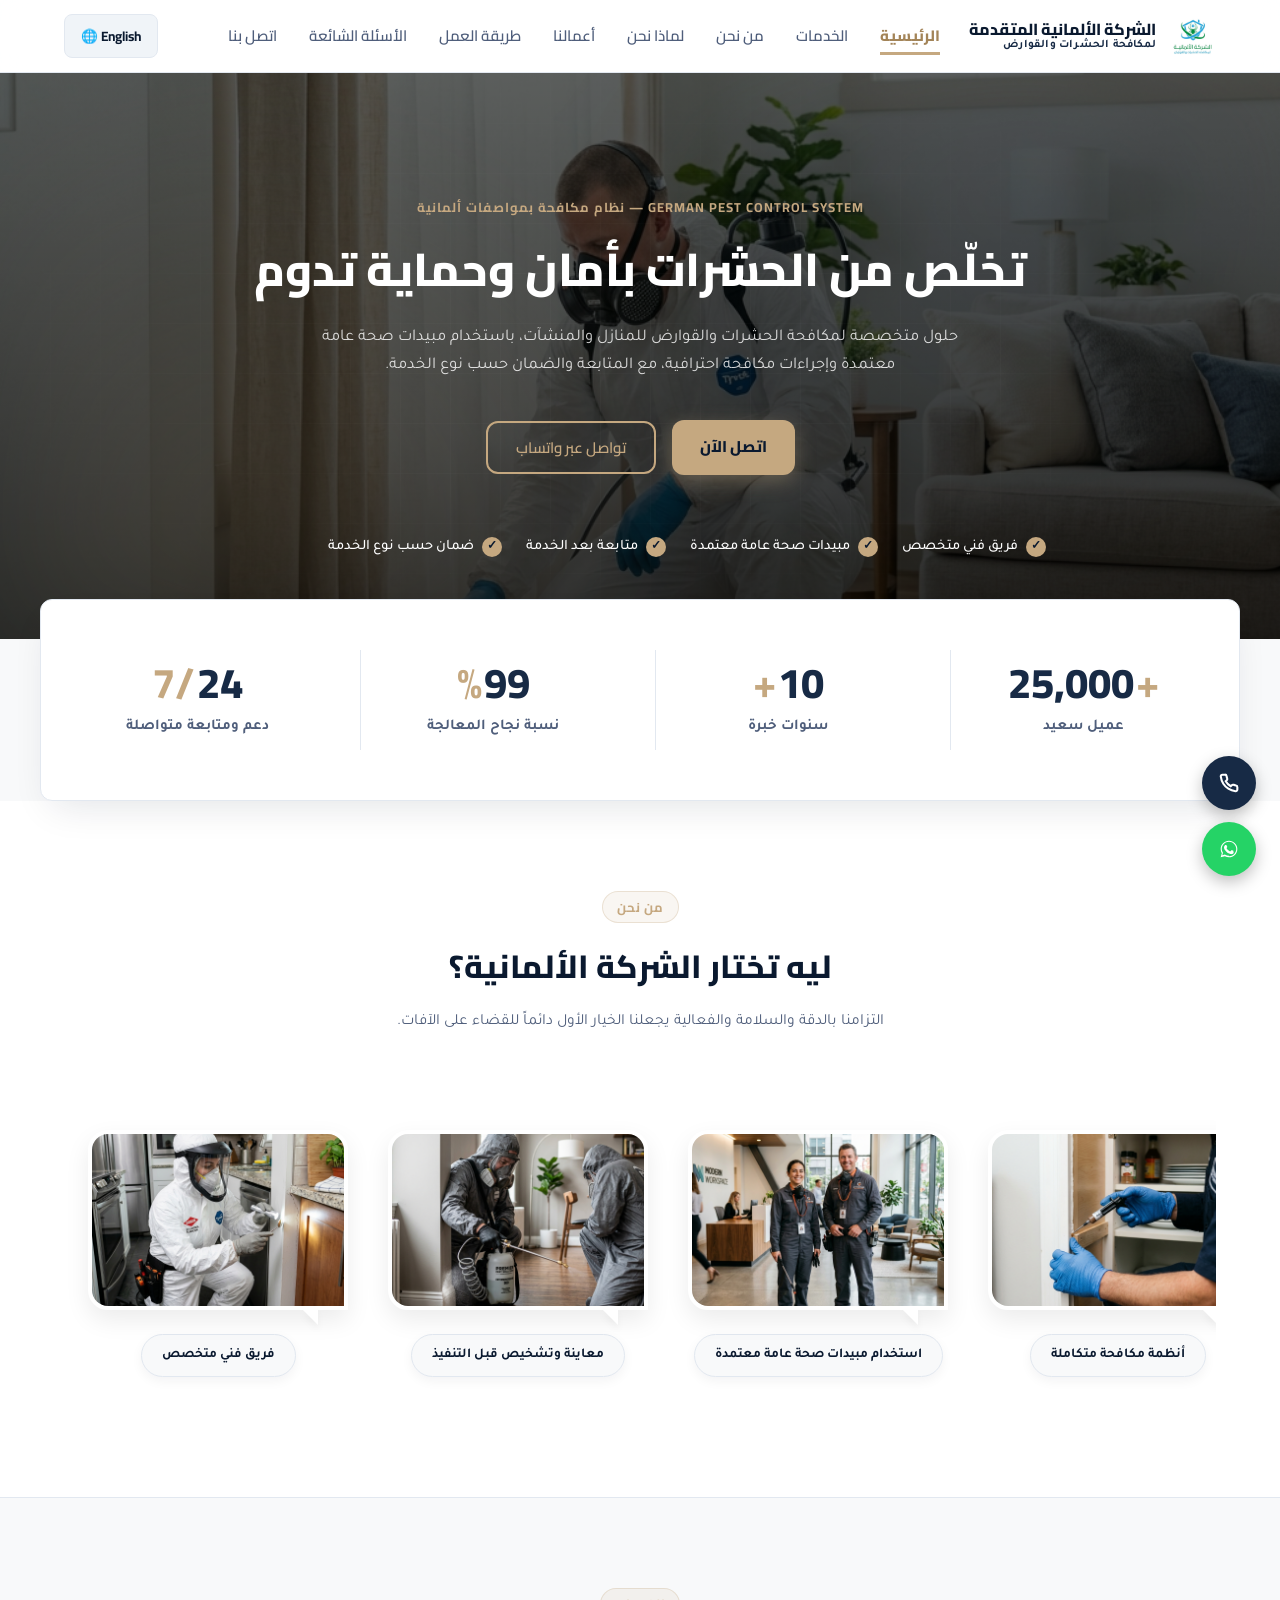
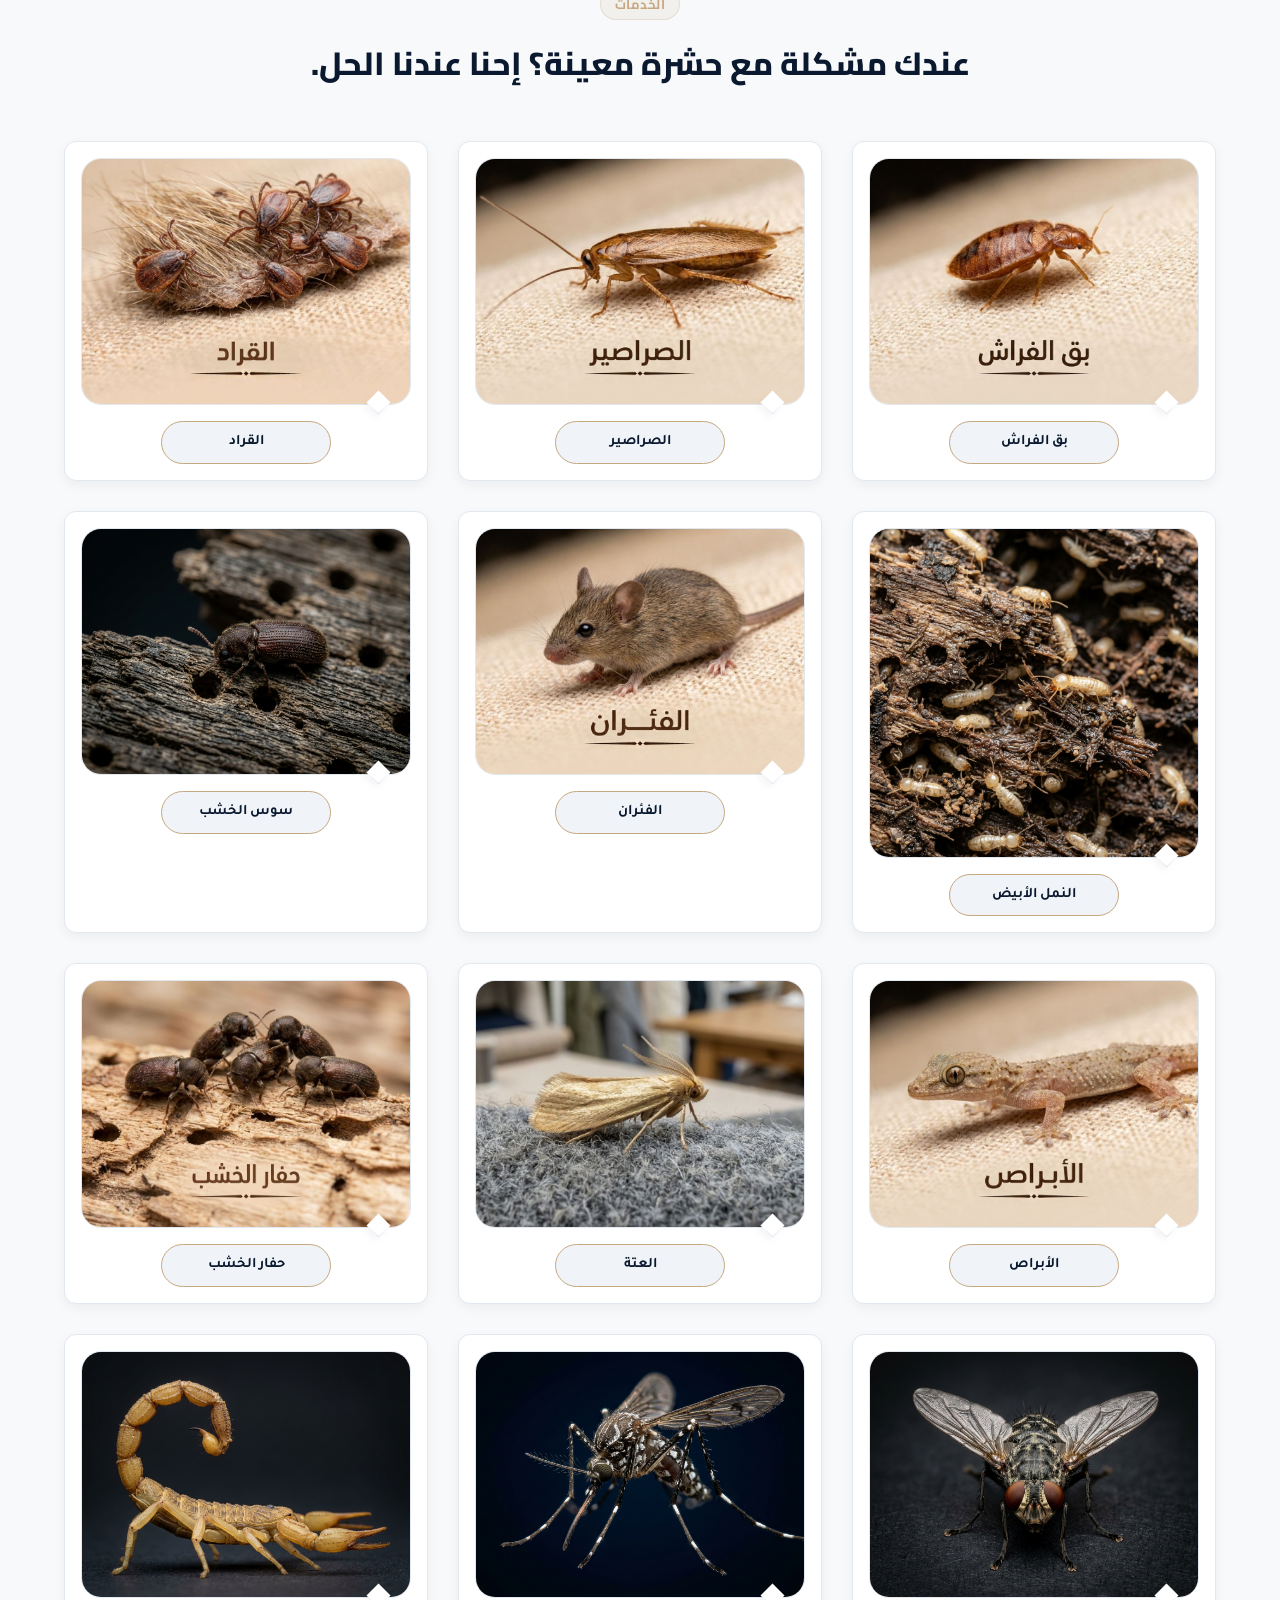
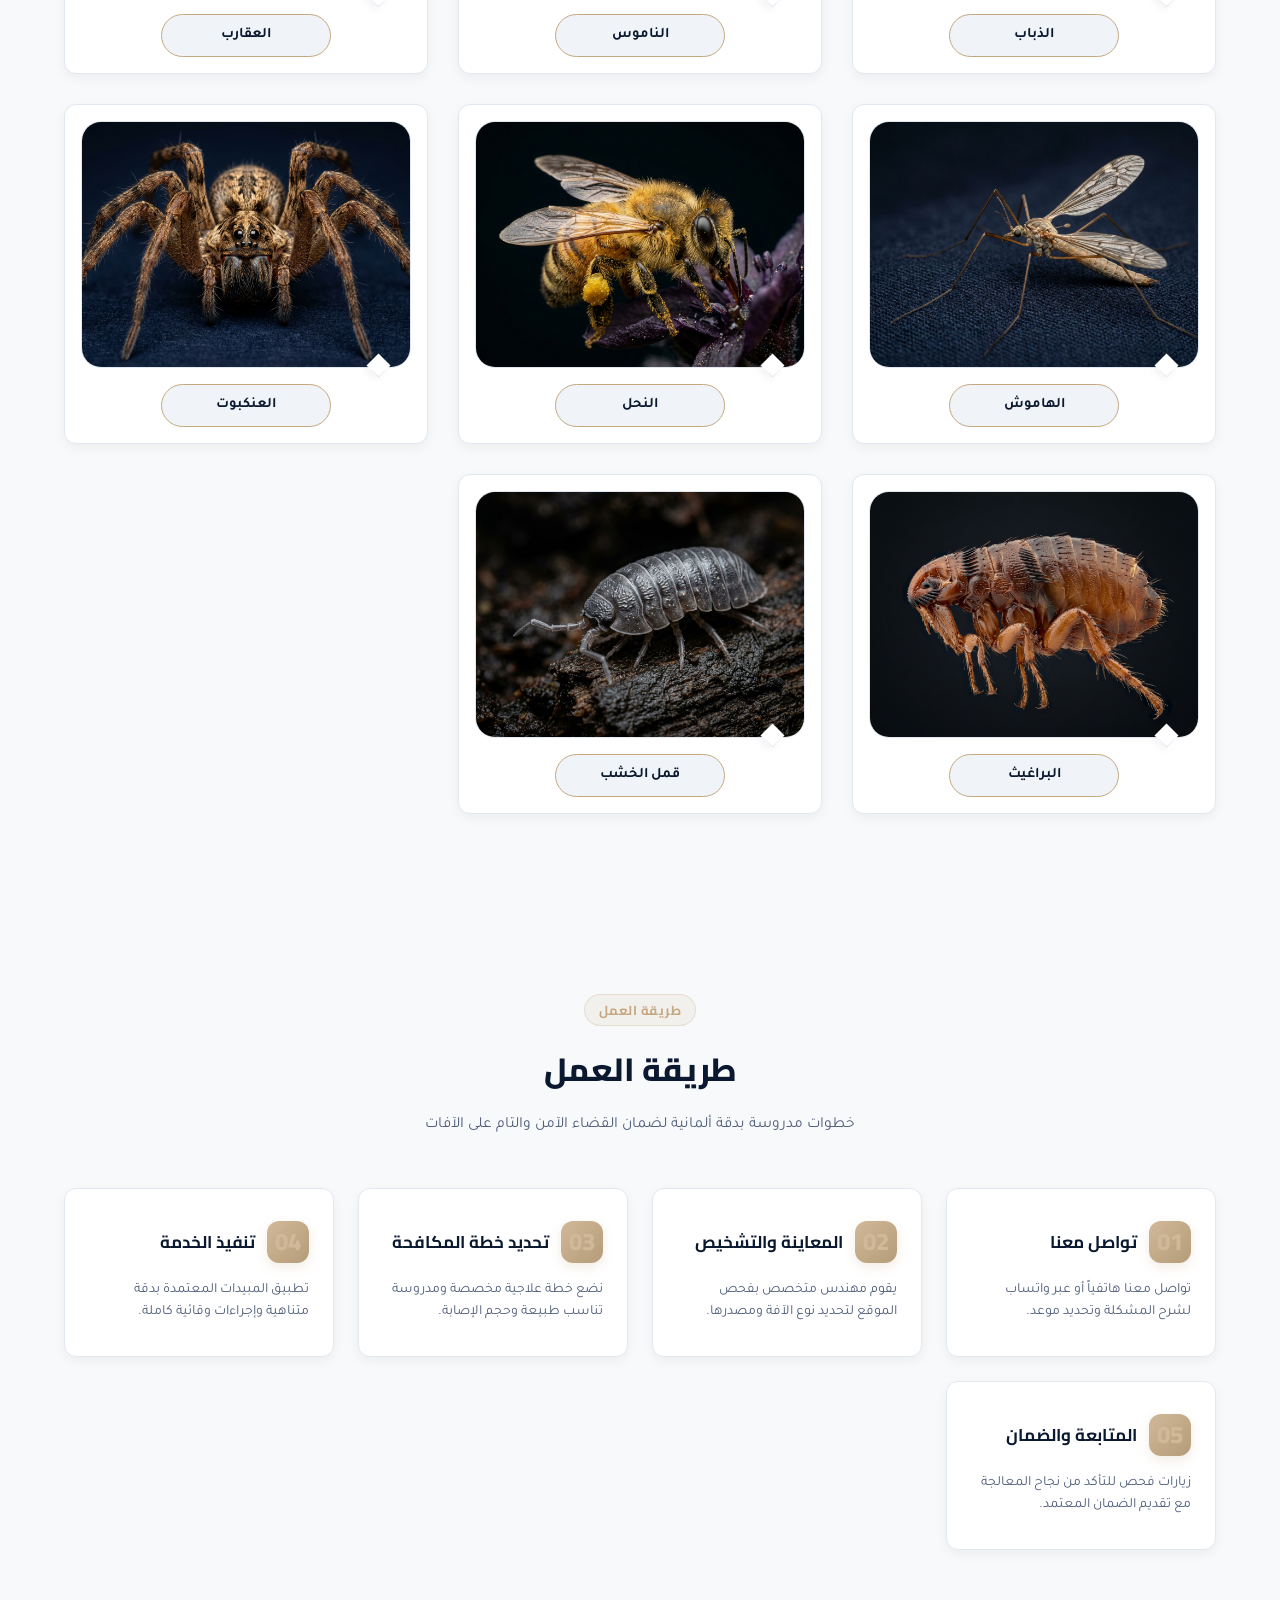
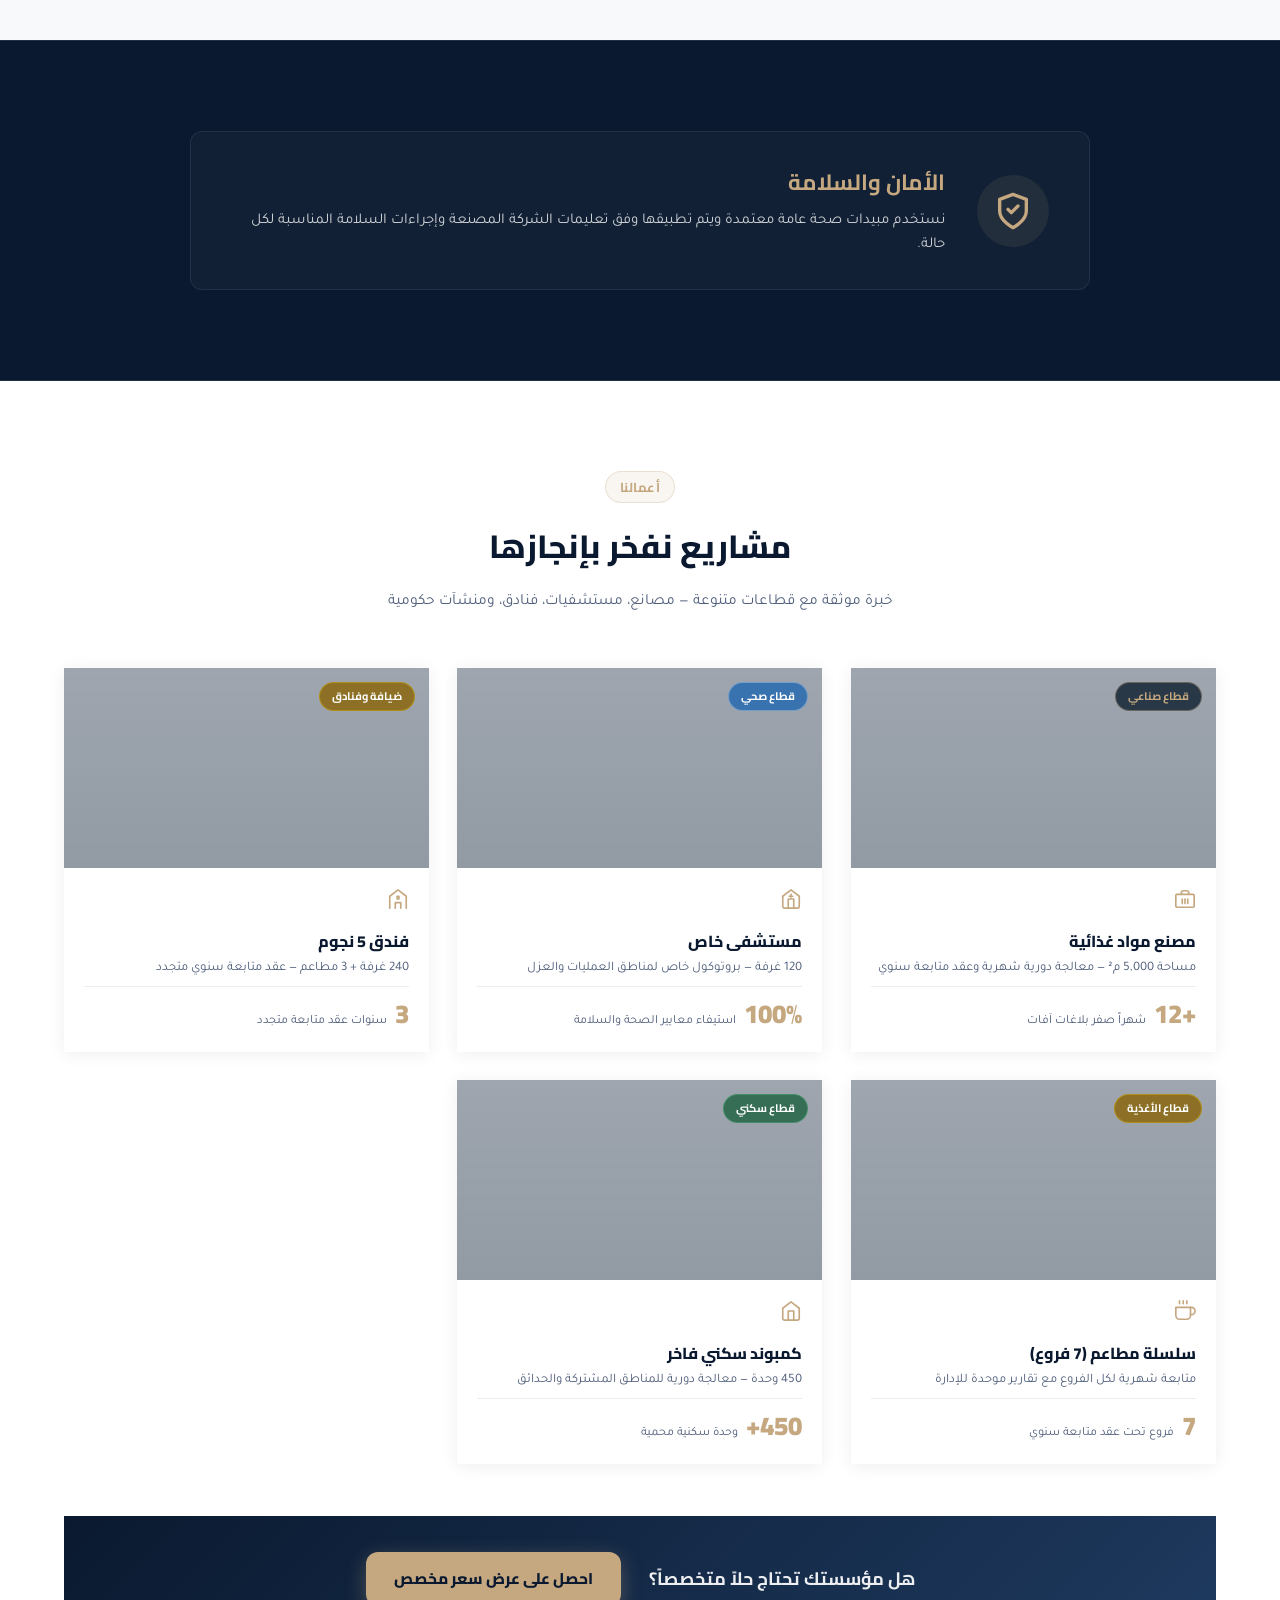
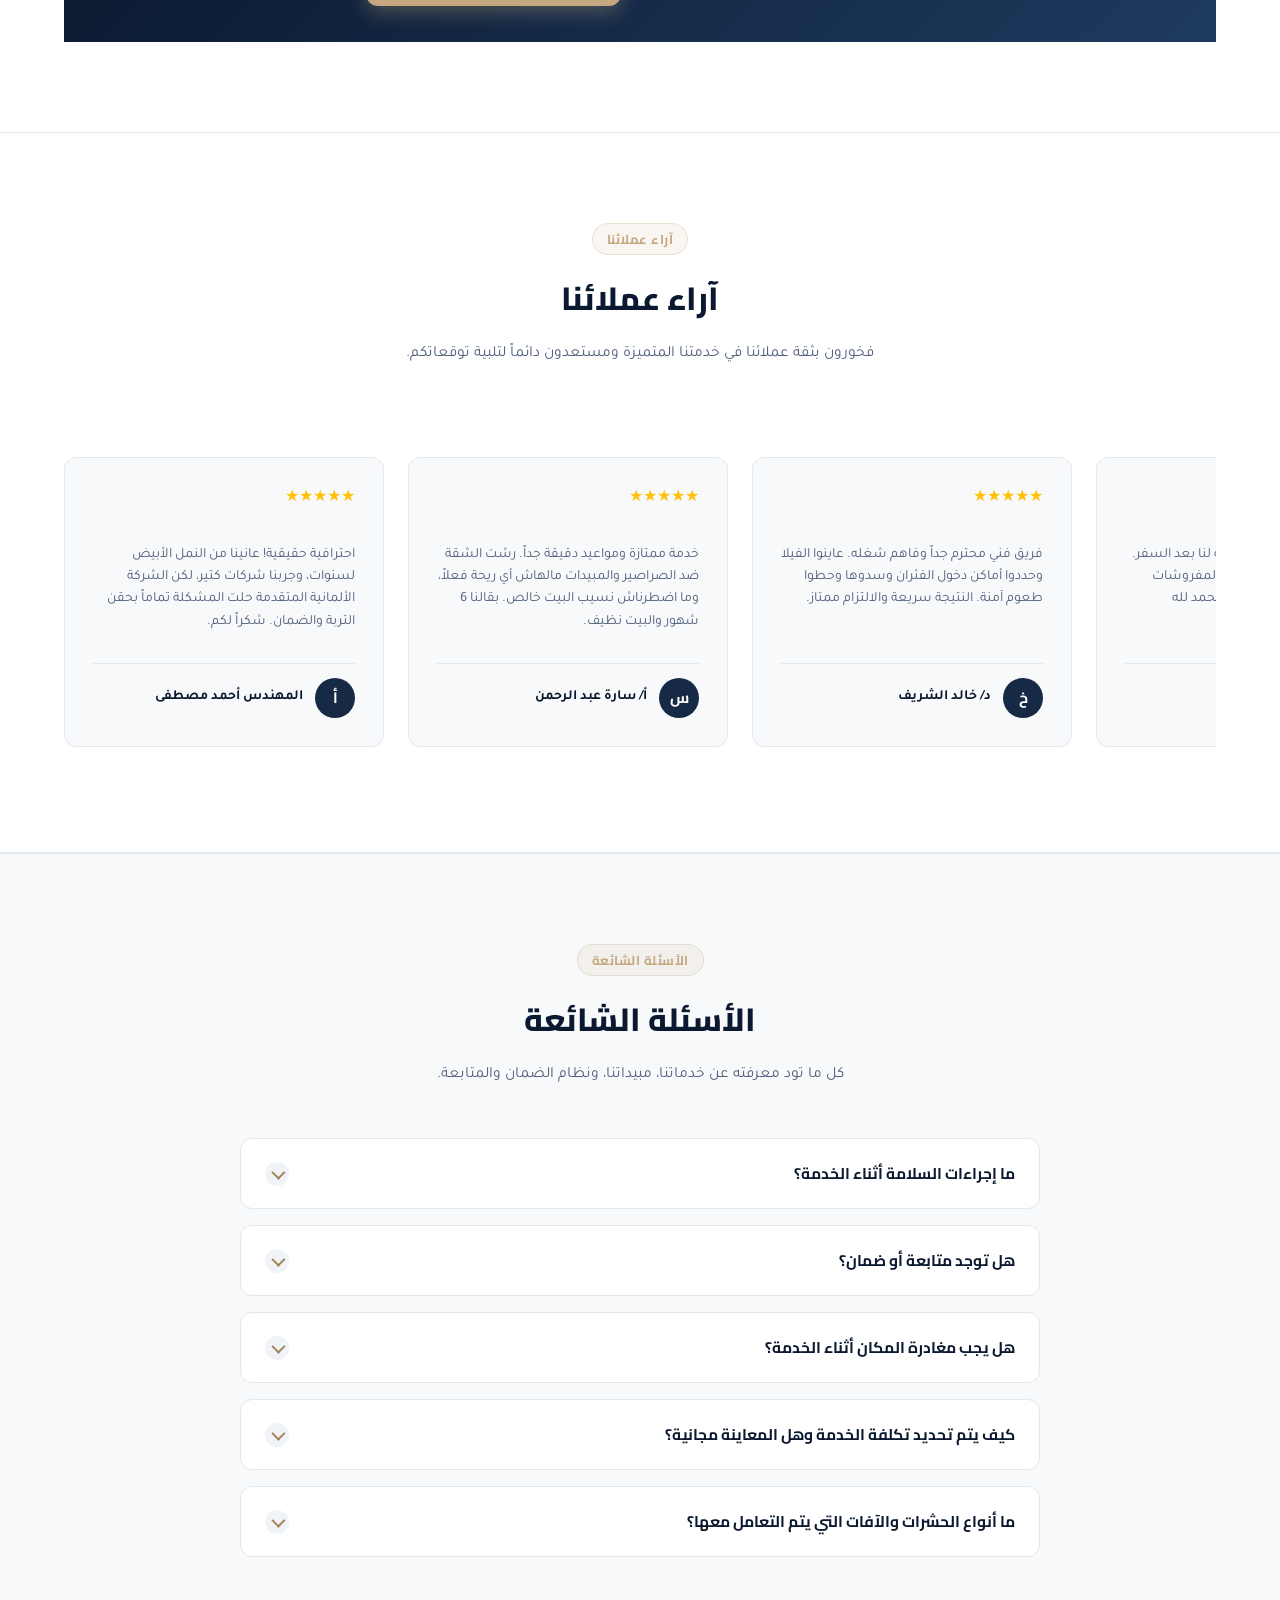
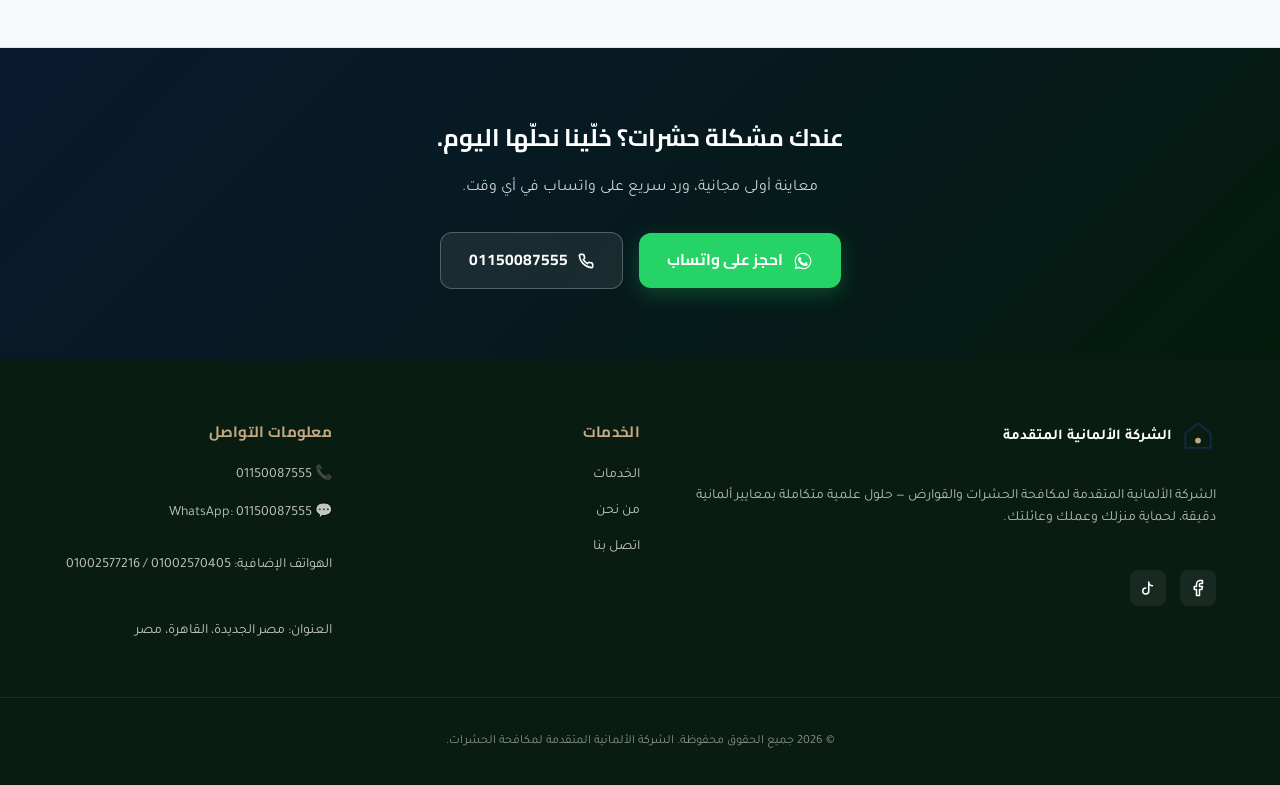
==== commit a027132f: "update" ====
--- a/index.html
+++ b/index.html
@@ -420,51 +420,7 @@
           </div>
         </article>
 
-        <!-- كارت 4: مبنى حكومي -->
-        <article class="portfolio-card reveal reveal-delay-4">
-          <div class="portfolio-img-wrap">
-            <div class="portfolio-img portfolio-img--government"></div>
-            <span class="portfolio-badge portfolio-badge--gov">قطاع حكومي</span>
-            <div class="portfolio-overlay">
-              <p>معالجة دورية لمقر إداري حكومي بالتنسيق مع إدارة الأمن</p>
-            </div>
-          </div>
-          <div class="portfolio-body">
-            <div class="portfolio-icon">
-              <svg viewBox="0 0 24 24" width="22" height="22" fill="none" stroke="currentColor" stroke-width="1.8" stroke-linecap="round" stroke-linejoin="round"><rect x="2" y="3" width="20" height="14" rx="1"/><line x1="8" y1="21" x2="16" y2="21"/><line x1="12" y1="17" x2="12" y2="21"/></svg>
-            </div>
-            <h3 class="portfolio-title">مقر إداري حكومي</h3>
-            <p class="portfolio-desc">3,200 م² مكاتب وقاعات — معالجة ربع سنوية</p>
-            <div class="portfolio-stat">
-              <span class="portfolio-stat-num">2022</span>
-              <span class="portfolio-stat-label">عقد متابعة مستمر منذ</span>
-            </div>
-          </div>
-        </article>
-
-        <!-- كارت 5: مصنع أدوية -->
-        <article class="portfolio-card reveal">
-          <div class="portfolio-img-wrap">
-            <div class="portfolio-img portfolio-img--pharma"></div>
-            <span class="portfolio-badge portfolio-badge--industry">قطاع دوائي</span>
-            <div class="portfolio-overlay">
-              <p>معايير سلامة مشددة للغرف النظيفة ومناطق التعبئة والتغليف</p>
-            </div>
-          </div>
-          <div class="portfolio-body">
-            <div class="portfolio-icon">
-              <svg viewBox="0 0 24 24" width="22" height="22" fill="none" stroke="currentColor" stroke-width="1.8" stroke-linecap="round" stroke-linejoin="round"><path d="M10.5 20H4a2 2 0 0 1-2-2V5c0-1.1.9-2 2-2h3.93a2 2 0 0 1 1.66.9l.82 1.2a2 2 0 0 0 1.66.9H20a2 2 0 0 1 2 2v3"/><circle cx="17" cy="17" r="3"/><path d="M21 21l-1.5-1.5"/></svg>
-            </div>
-            <h3 class="portfolio-title">مصنع مستحضرات دوائية</h3>
-            <p class="portfolio-desc">غرف نظيفة ISO — بروتوكول صارم بدون مبيدات تقليدية</p>
-            <div class="portfolio-stat">
-              <span class="portfolio-stat-num">0</span>
-              <span class="portfolio-stat-label">ملاحظات في آخر 4 تفتيشات FDA</span>
-            </div>
-          </div>
-        </article>
-
-        <!-- كارت 6: سلسلة مطاعم -->
+        <!-- كارت 4: سلسلة مطاعم -->
         <article class="portfolio-card reveal reveal-delay-1">
           <div class="portfolio-img-wrap">
             <div class="portfolio-img portfolio-img--restaurant"></div>
@@ -486,7 +442,7 @@
           </div>
         </article>
 
-        <!-- كارت 7: مجمع سكني -->
+        <!-- كارت 5: مجمع سكني -->
         <article class="portfolio-card reveal reveal-delay-2">
           <div class="portfolio-img-wrap">
             <div class="portfolio-img portfolio-img--compound"></div>
@@ -507,6 +463,7 @@
             </div>
           </div>
         </article>
+
 
       </div><!-- /portfolio-grid -->
 
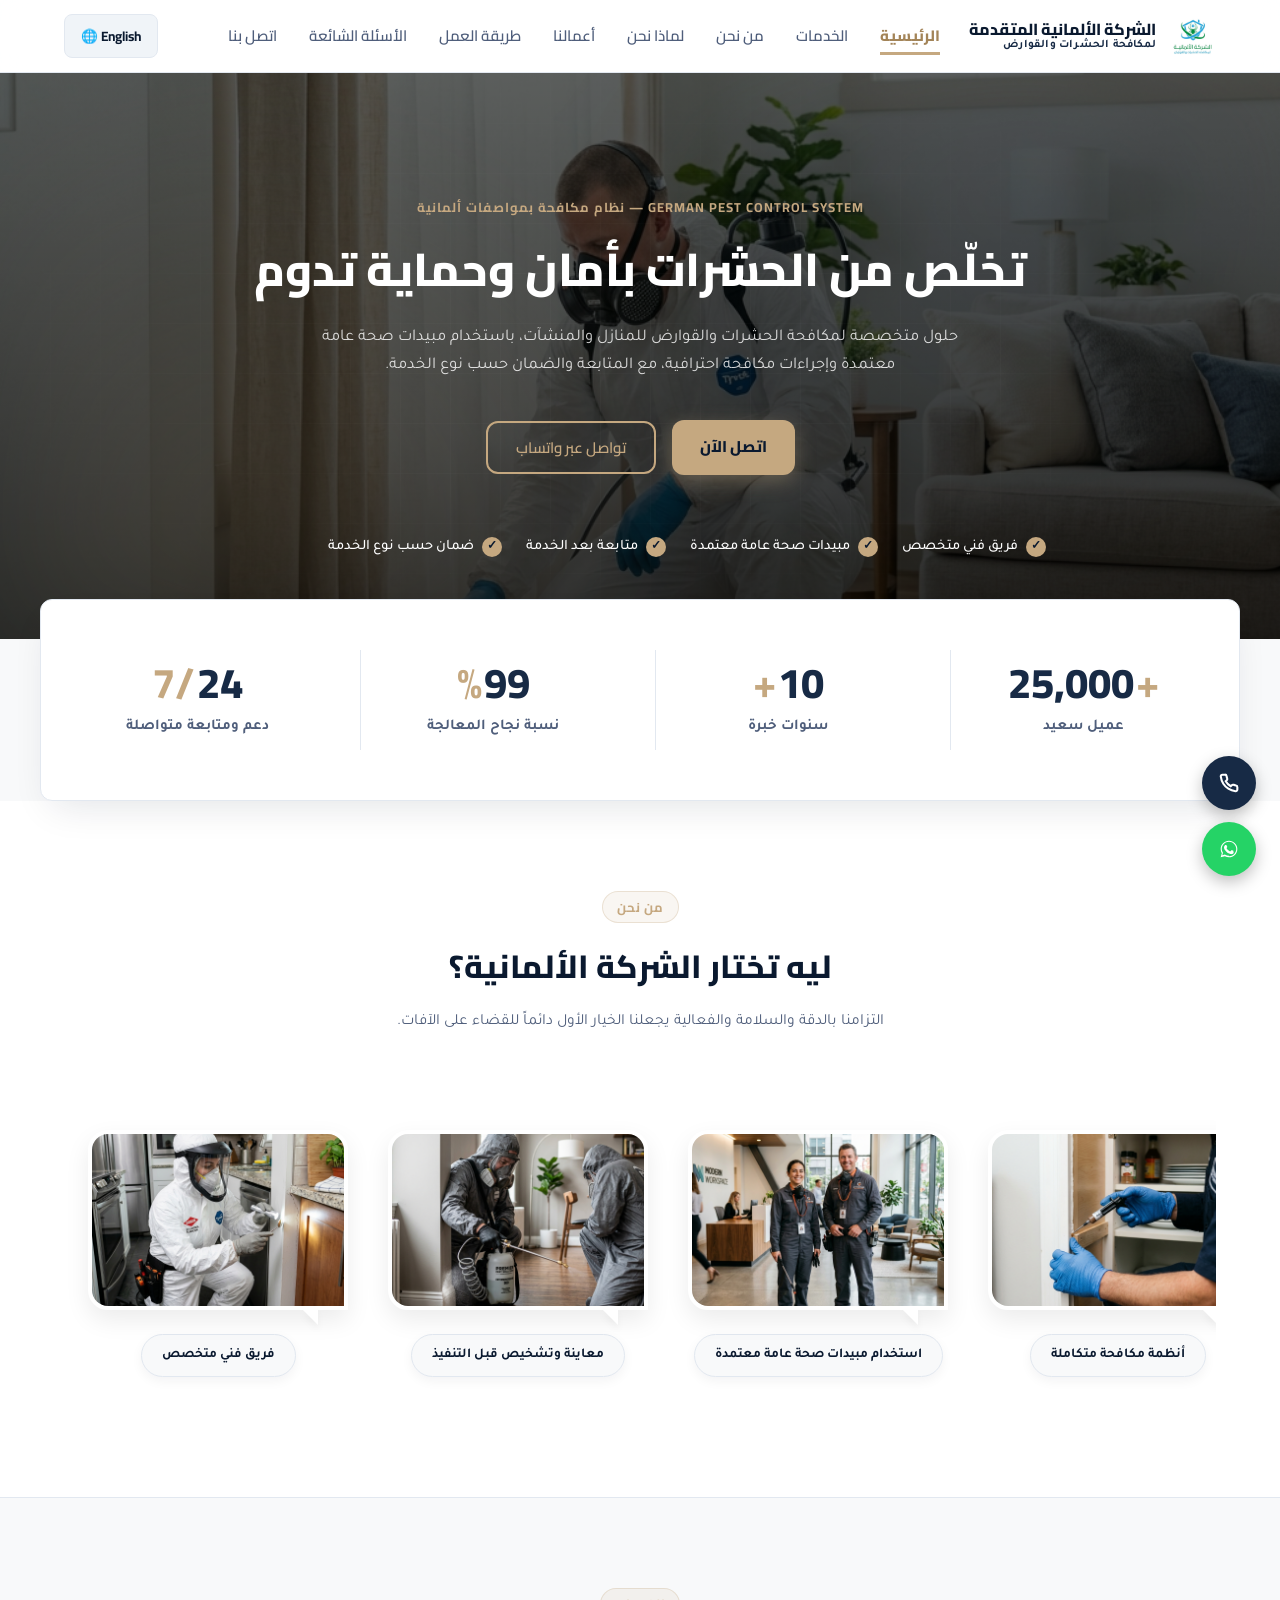
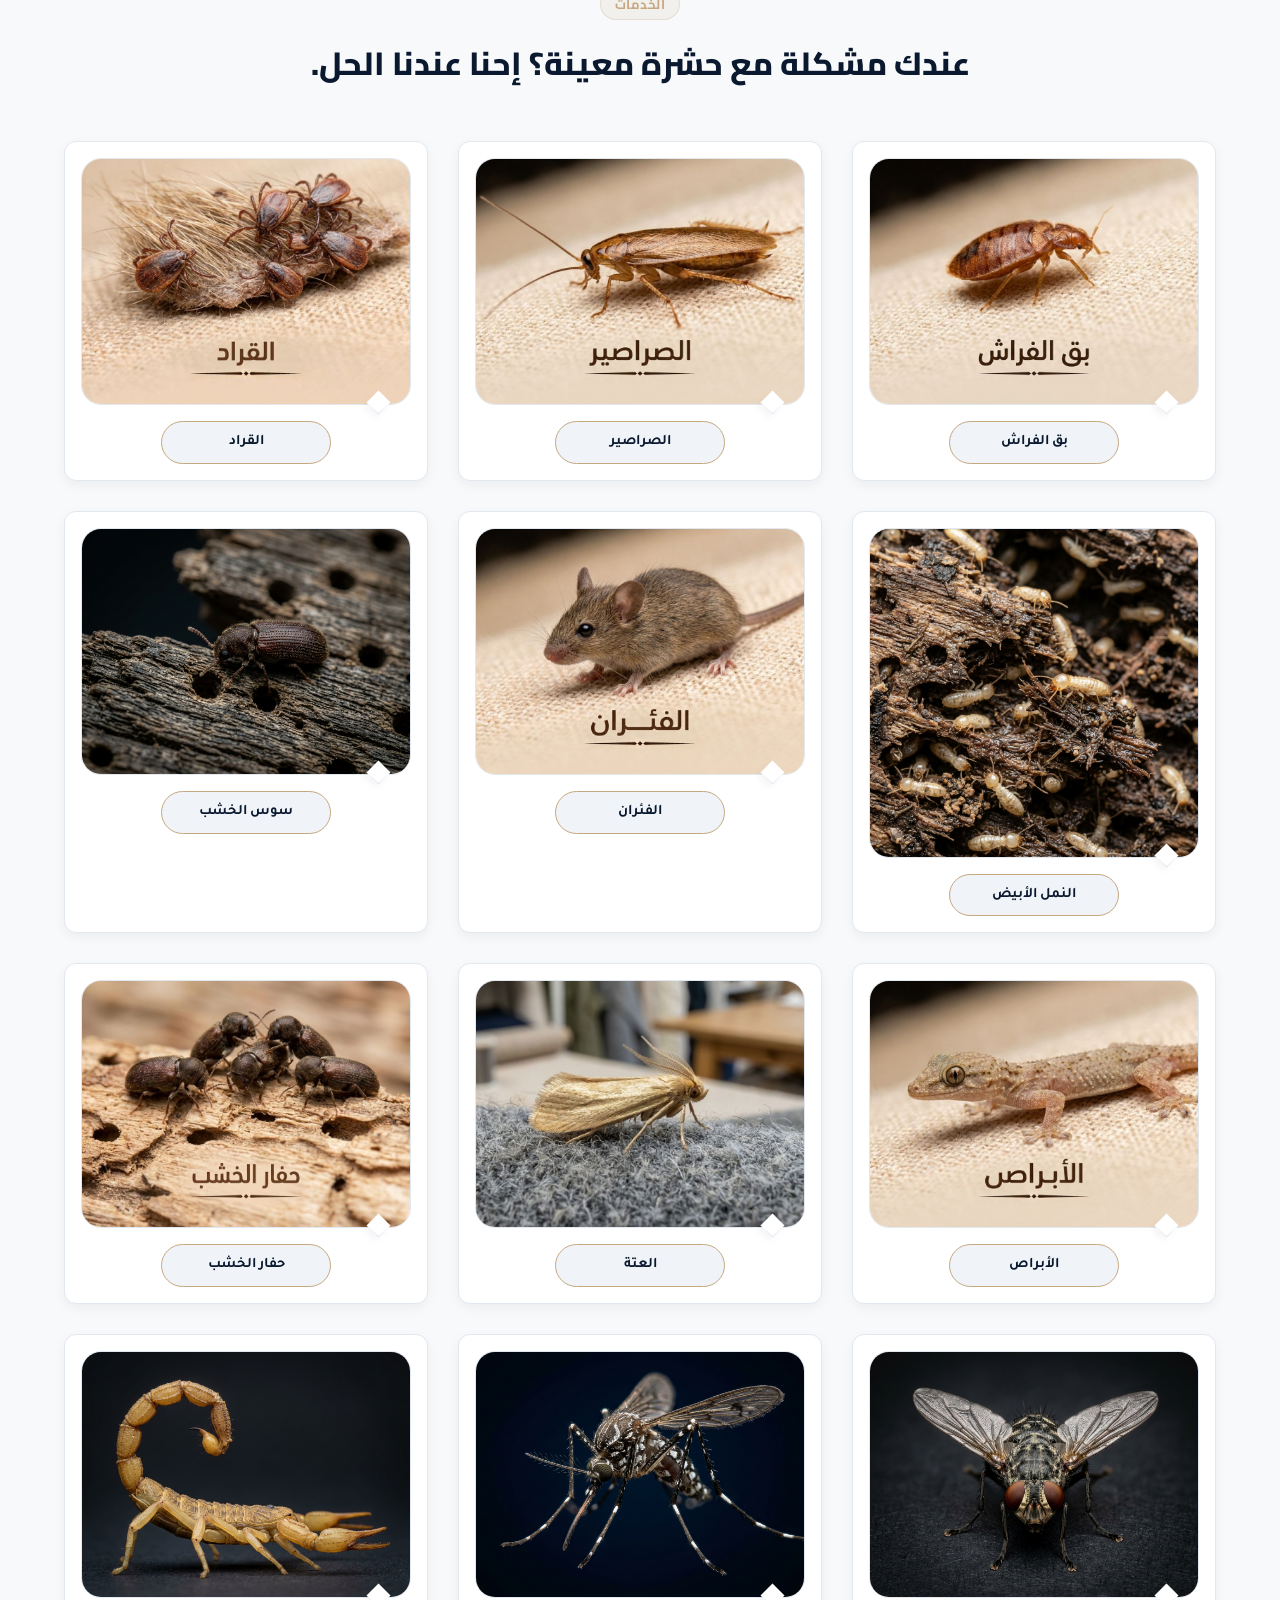
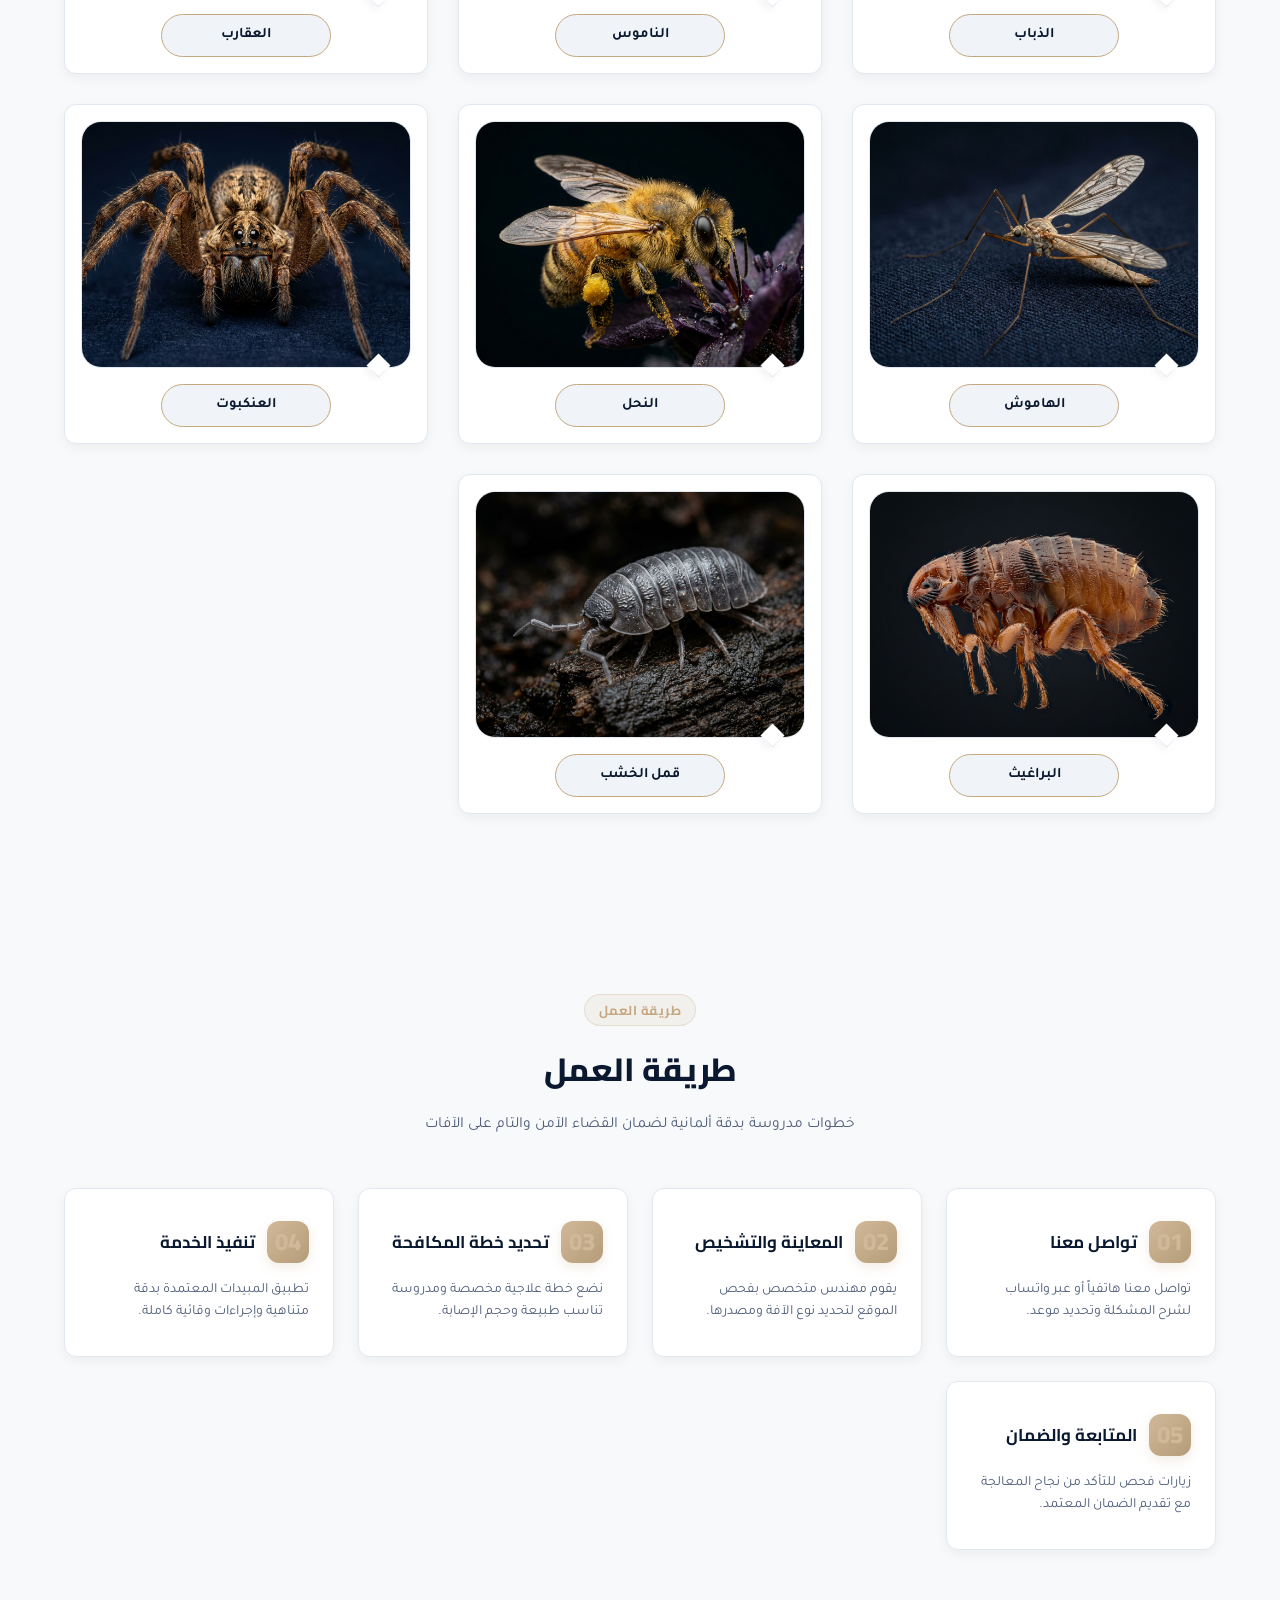
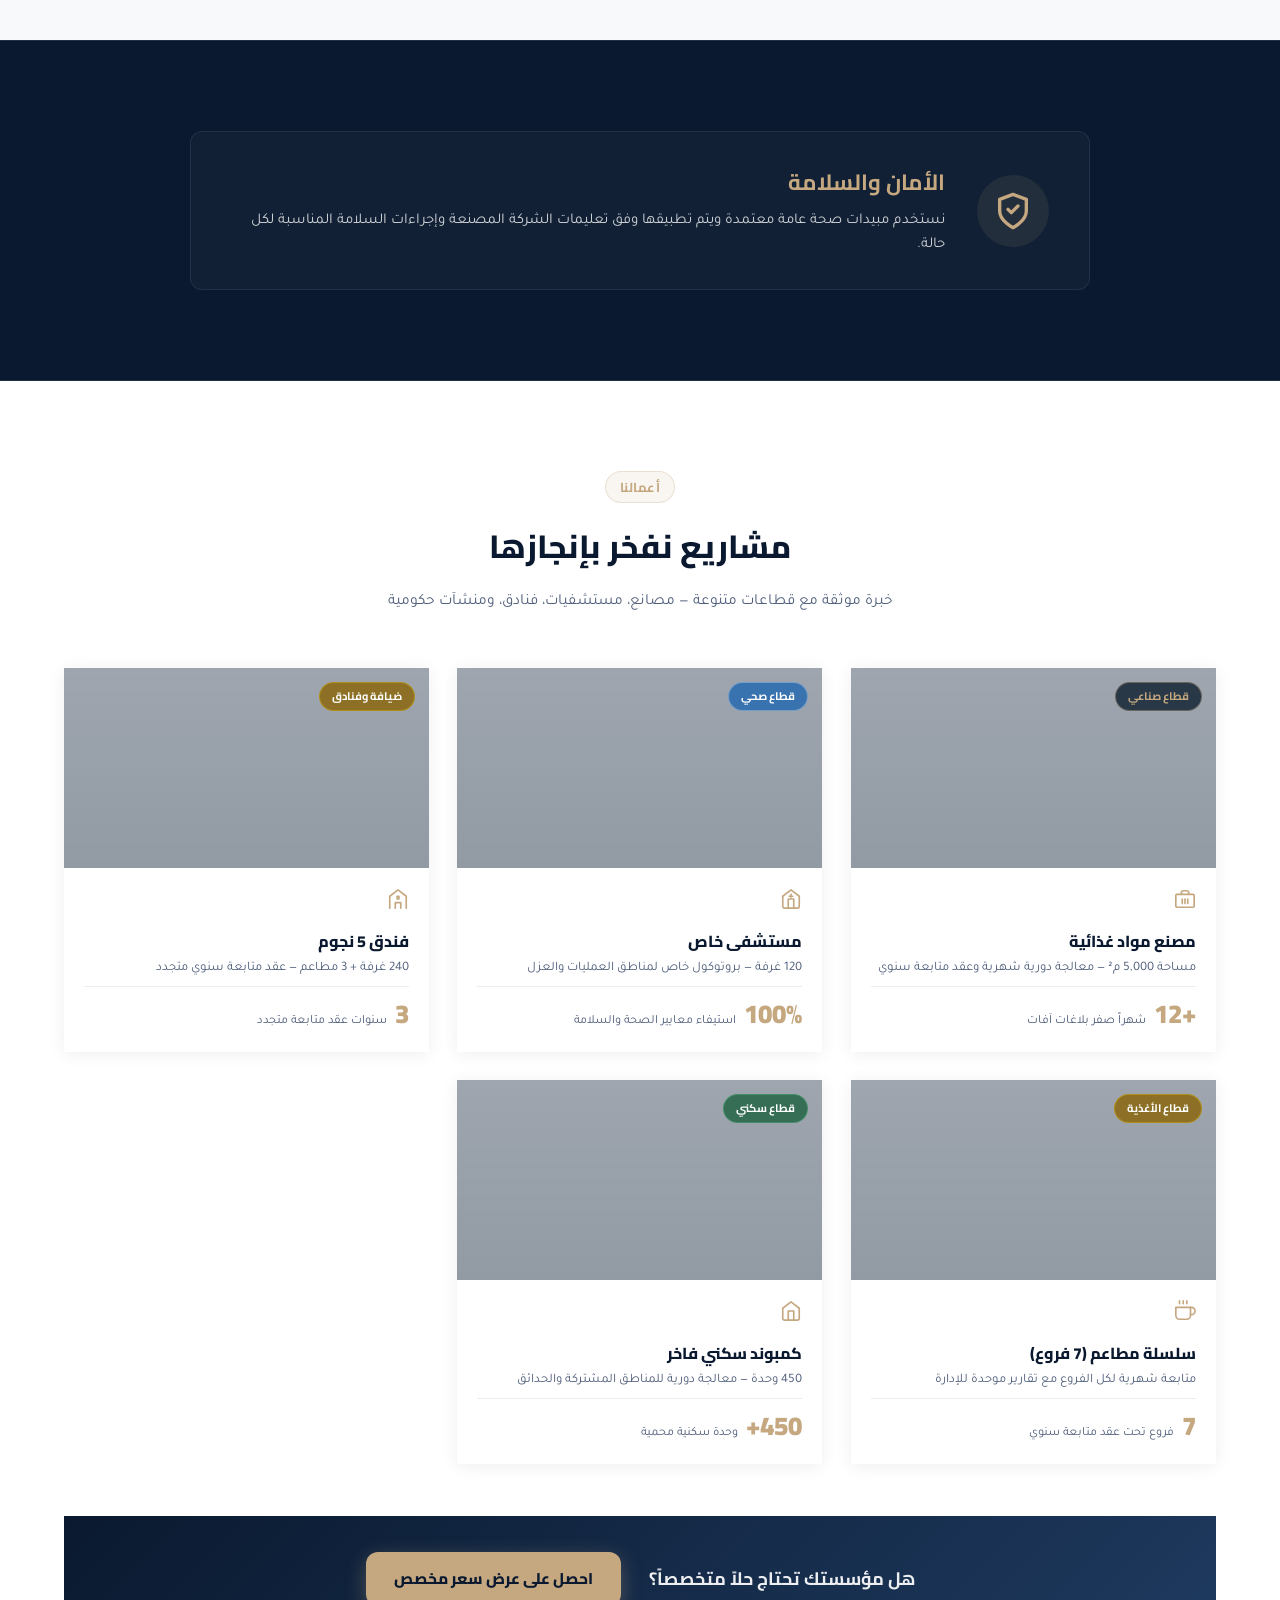
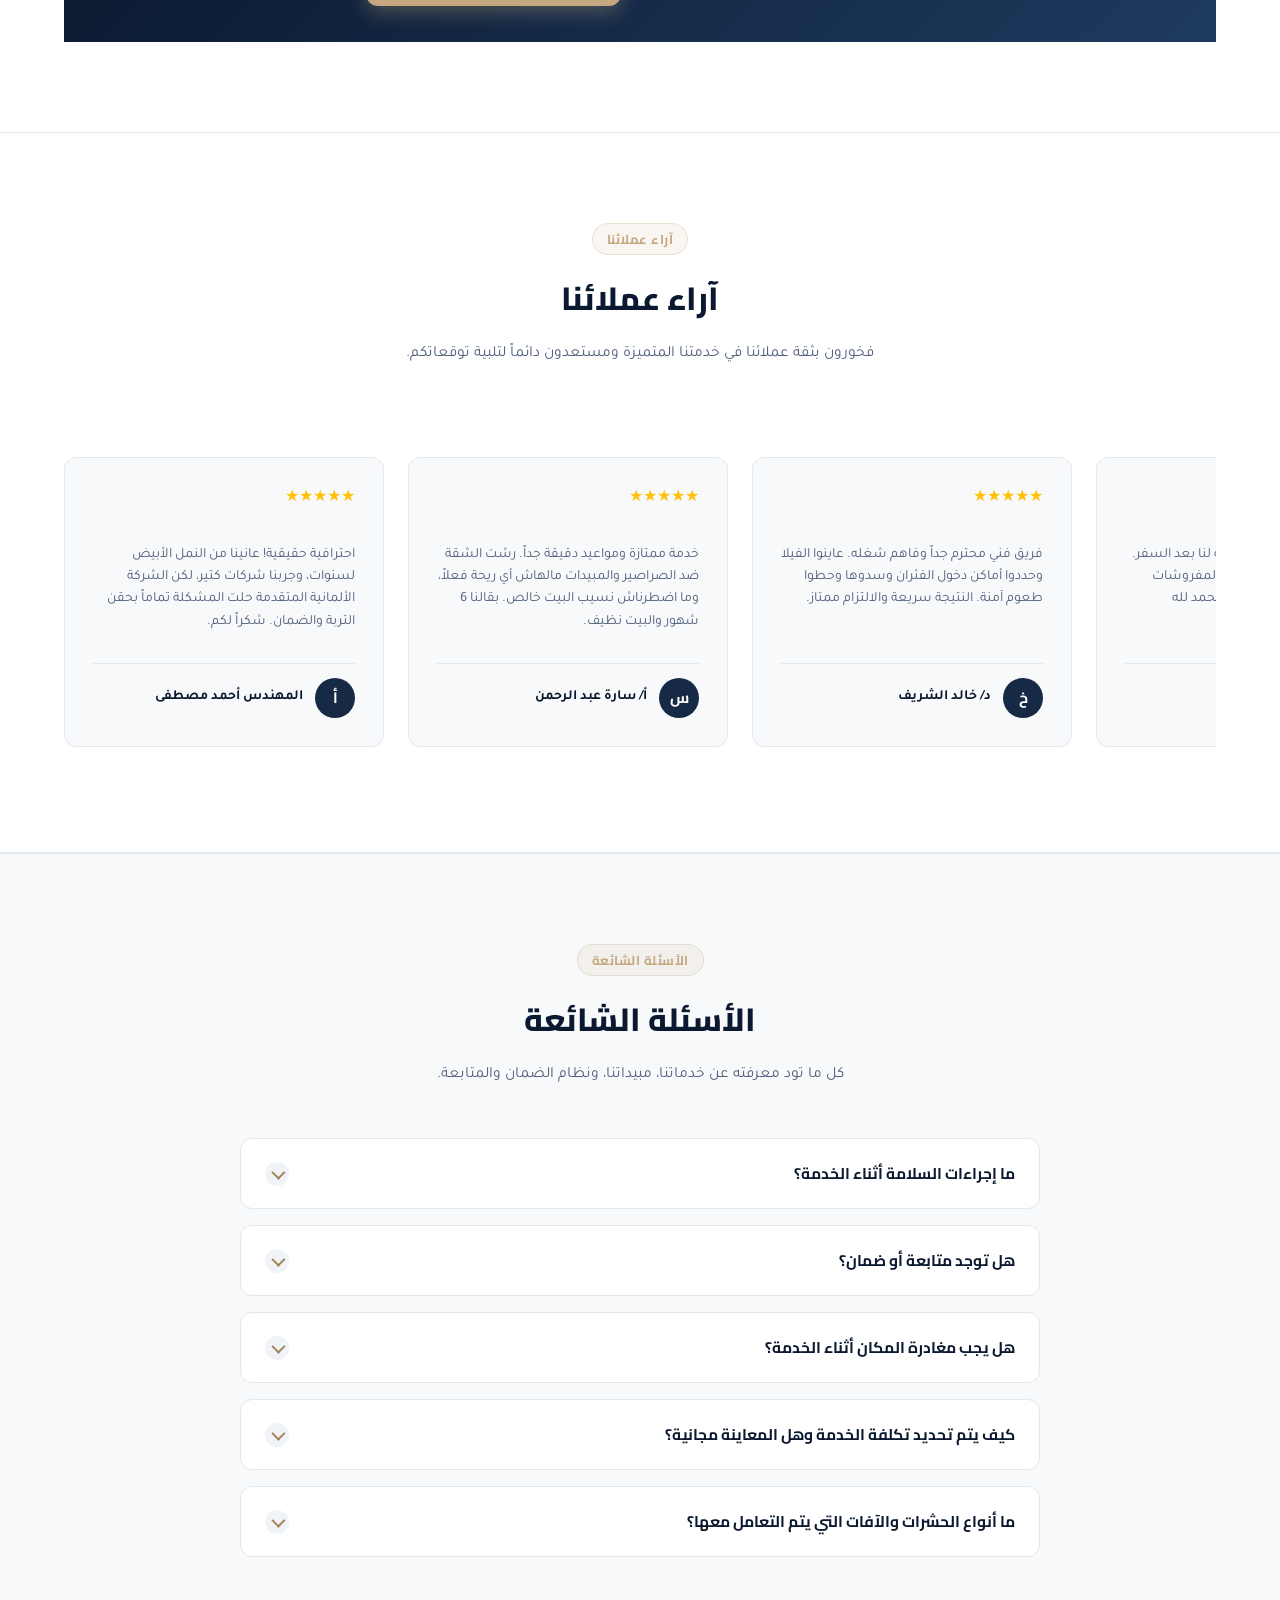
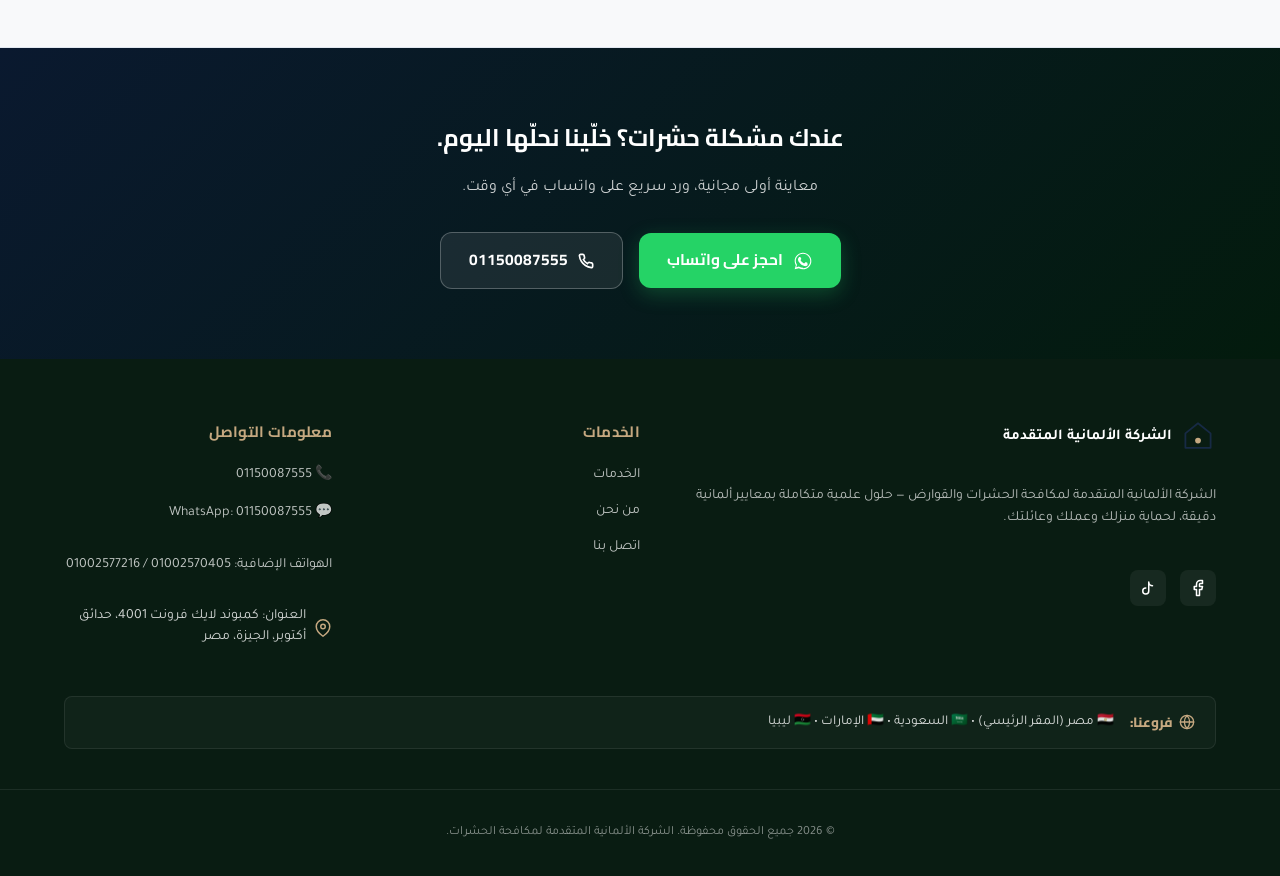
==== commit d63420d9: "Add Location" ====
--- a/index.html
+++ b/index.html
@@ -705,8 +705,20 @@
             <a href="tel:01150087555">📞 01150087555</a>
             <a href="https://wa.me/201150087555" target="_blank" rel="noopener">💬 WhatsApp: 01150087555</a>
             <p data-i18n="footerPhones">الهواتف الإضافية: 01002570405 / 01002577216</p>
-            <p data-i18n="footerAddress">العنوان: مصر الجديدة، القاهرة، مصر</p>
-          </div>
+            <a href="https://maps.app.goo.gl/ZysrpDrvLk2iPPWg7" target="_blank" rel="noopener" class="footer-address-link" title="عرض الموقع على خرائط Google">
+              <svg width="18" height="18" viewBox="0 0 24 24" fill="none" stroke="currentColor" stroke-width="2" stroke-linecap="round" stroke-linejoin="round"><path d="M21 10c0 7-9 13-9 13s-9-6-9-13a9 9 0 0 1 18 0z"/><circle cx="12" cy="10" r="3"/></svg>
+              <span data-i18n="footerAddress">العنوان: كمبوند لايك فرونت 4001، حدائق أكتوبر، الجيزة، مصر</span>
+            </a>
+          </div>
+        </div>
+
+        <!-- شريط التواجد الإقليمي في الفوتر -->
+        <div class="footer-branches-row">
+          <span class="footer-branches-label">
+            <svg width="16" height="16" viewBox="0 0 24 24" fill="none" stroke="currentColor" stroke-width="2" stroke-linecap="round" stroke-linejoin="round"><circle cx="12" cy="12" r="10"/><line x1="2" y1="12" x2="22" y2="12"/><path d="M12 2a15.3 15.3 0 0 1 4 10 15.3 15.3 0 0 1-4 10 15.3 15.3 0 0 1-4-10 15.3 15.3 0 0 1 4-10z"/></svg>
+            <span data-i18n="footerBranchesLabel">فروعنا:</span>
+          </span>
+          <span class="footer-branches-list" data-i18n="footerBranchesList">🇪🇬 مصر (المقر الرئيسي) • 🇸🇦 السعودية • 🇦🇪 الإمارات • 🇱🇾 ليبيا</span>
         </div>
       </div>
     </div>
--- a/css/style.css
+++ b/css/style.css
@@ -2641,8 +2641,9 @@
 .form-error-msg { display: none; font-size: 12px; color: var(--danger); margin-top: 4px; font-weight: 600; }
 .form-group.has-error .form-error-msg { display: block; }
 
-/* ===== 11. Body Scroll Lock ===== */
+/* ===== 11. Body Scroll Lock & Stacking Context Fix ===== */
 body.nav-open { overflow: hidden; }
+body.nav-open .site-header { z-index: 1005 !important; }
 
 /* ===== 12. Mobile Trust Indicators Center ===== */
 @media (max-width: 600px) {
@@ -2705,3 +2706,287 @@
 .portfolio-cta p{color:rgba(255,255,255,.92);font-family:var(--font-display);font-weight:700;font-size:18px;margin:0}
 @media(max-width:1024px){.portfolio-grid{grid-template-columns:repeat(2,1fr);gap:22px}}
 @media(max-width:640px){.portfolio-grid{grid-template-columns:1fr;gap:18px}.portfolio-img-wrap{height:170px}.portfolio-cta{flex-direction:column;gap:16px;padding:26px 20px}.portfolio-cta p{font-size:16px}}
+
+/* ==========================================================================
+   FOOTER ENHANCEMENTS: Address Link & Regional Branches Presence
+   ========================================================================== */
+.footer-address-link {
+  display: inline-flex;
+  align-items: flex-start;
+  gap: 8px;
+  color: rgba(255, 255, 255, 0.82) !important;
+  line-height: 1.5;
+  text-decoration: none;
+  transition: color 0.2s ease, transform 0.2s ease;
+}
+.footer-address-link:hover {
+  color: var(--brand-gold) !important;
+  transform: translateX(-2px);
+}
+html[dir="ltr"] .footer-address-link:hover {
+  transform: translateX(2px);
+}
+.footer-address-link svg {
+  flex-shrink: 0;
+  margin-top: 3px;
+  color: var(--brand-gold);
+}
+
+.footer-branches-row {
+  grid-column: 1 / -1;
+  display: flex;
+  align-items: center;
+  flex-wrap: wrap;
+  gap: 10px 16px;
+  margin-top: 8px;
+  padding: 14px 20px;
+  background: rgba(255, 255, 255, 0.03);
+  border: 1px solid rgba(255, 255, 255, 0.08);
+  border-radius: var(--radius-sm);
+  font-size: 13.5px;
+  color: rgba(255, 255, 255, 0.85);
+}
+.footer-branches-label {
+  color: var(--brand-gold);
+  font-weight: 800;
+  font-family: var(--font-display);
+  display: inline-flex;
+  align-items: center;
+  gap: 6px;
+}
+.footer-branches-list {
+  display: inline-flex;
+  align-items: center;
+  flex-wrap: wrap;
+  gap: 12px;
+}
+
+/* ==========================================================================
+   CONTACT PAGE: Map Integration & Interactive Address Link
+   ========================================================================== */
+.contact-address-box {
+  display: flex;
+  flex-direction: column;
+  gap: 6px;
+}
+.map-link-btn {
+  display: inline-flex;
+  flex-direction: column;
+  gap: 6px;
+  color: var(--ink-soft);
+  text-decoration: none;
+  transition: color 0.2s ease;
+}
+.map-link-btn:hover {
+  color: var(--primary);
+}
+.map-link-btn .map-badge {
+  display: inline-flex;
+  align-items: center;
+  gap: 4px;
+  align-self: flex-start;
+  font-size: 12px;
+  font-weight: 700;
+  color: var(--brand-blue);
+  background: rgba(197, 168, 128, 0.18);
+  border: 1px solid rgba(197, 168, 128, 0.4);
+  padding: 3px 10px;
+  border-radius: 20px;
+  margin-top: 4px;
+  transition: background 0.2s ease, transform 0.2s ease, color 0.2s ease;
+}
+.map-link-btn:hover .map-badge {
+  background: var(--brand-gold);
+  color: var(--brand-navy);
+  transform: scale(1.03);
+}
+
+/* Embedded Google Map Card */
+.contact-map-section {
+  margin-top: 48px;
+}
+.map-card-wrapper {
+  background: #fff;
+  border: 1px solid var(--line);
+  border-radius: var(--radius-md);
+  overflow: hidden;
+  box-shadow: 0 4px 20px rgba(0, 0, 0, 0.06);
+}
+.map-header {
+  display: flex;
+  align-items: center;
+  justify-content: space-between;
+  gap: 20px;
+  padding: 18px 24px;
+  background: linear-gradient(135deg, var(--brand-navy) 0%, #172A45 100%);
+  color: #fff;
+  flex-wrap: wrap;
+}
+.map-header-info {
+  display: flex;
+  flex-direction: column;
+  gap: 4px;
+}
+.map-pin-badge {
+  display: flex;
+  align-items: center;
+  gap: 6px;
+  color: var(--brand-gold);
+  font-weight: 800;
+  font-size: 15px;
+  font-family: var(--font-display);
+}
+.map-header-info p {
+  margin: 0;
+  font-size: 13.5px;
+  color: rgba(255, 255, 255, 0.85);
+}
+.btn-map-direct {
+  display: inline-flex;
+  align-items: center;
+  gap: 6px;
+  padding: 9px 18px;
+  background: var(--brand-gold);
+  color: var(--brand-navy);
+  font-weight: 700;
+  font-size: 13.5px;
+  border-radius: 8px;
+  text-decoration: none;
+  transition: background 0.2s ease, transform 0.2s ease;
+}
+.btn-map-direct:hover {
+  background: #d8bd98;
+  transform: translateY(-2px);
+}
+.map-iframe-container {
+  width: 100%;
+  height: 380px;
+  background: #e5e3df;
+  position: relative;
+}
+.map-iframe-container iframe {
+  display: block;
+  width: 100%;
+  height: 100%;
+  border: 0;
+}
+
+/* ==========================================================================
+   REGIONAL PRESENCE / BRANCHES SECTION
+   ========================================================================== */
+.branches-section {
+  margin-top: 56px;
+  padding-top: 48px;
+  border-top: 1px solid var(--line);
+}
+.branches-grid {
+  display: grid;
+  grid-template-columns: repeat(4, 1fr);
+  gap: 22px;
+  margin-top: 32px;
+}
+.branch-card {
+  position: relative;
+  background: #fff;
+  border: 1px solid var(--line);
+  border-radius: var(--radius-md);
+  padding: 24px 20px;
+  display: flex;
+  flex-direction: column;
+  gap: 12px;
+  box-shadow: 0 2px 14px rgba(0, 0, 0, 0.05);
+  transition: transform 0.25s ease, box-shadow 0.25s ease, border-color 0.25s ease;
+}
+.branch-card:hover {
+  transform: translateY(-5px);
+  box-shadow: 0 10px 30px rgba(0, 0, 0, 0.1);
+  border-color: var(--brand-gold);
+}
+.branch-card--hq {
+  border: 2px solid var(--brand-gold);
+  background: linear-gradient(180deg, rgba(197, 168, 128, 0.06) 0%, #fff 40%);
+}
+.branch-card-header {
+  display: flex;
+  align-items: center;
+  justify-content: space-between;
+  gap: 10px;
+}
+.branch-flag {
+  font-size: 32px;
+  line-height: 1;
+}
+.branch-badge {
+  font-size: 11px;
+  font-weight: 700;
+  font-family: var(--font-display);
+  padding: 3px 10px;
+  border-radius: 12px;
+  background: rgba(10, 25, 47, 0.08);
+  color: var(--brand-blue);
+  border: 1px solid rgba(10, 25, 47, 0.12);
+}
+.branch-badge--hq {
+  background: var(--brand-gold);
+  color: var(--brand-navy);
+  border-color: var(--brand-gold);
+}
+.branch-country {
+  font-family: var(--font-display);
+  font-weight: 800;
+  font-size: 17px;
+  color: var(--brand-navy);
+  margin: 0;
+  line-height: 1.35;
+}
+.branch-desc {
+  font-size: 13px;
+  color: var(--ink-soft);
+  margin: 0;
+  line-height: 1.55;
+  flex: 1;
+}
+.branch-meta {
+  display: flex;
+  align-items: center;
+  gap: 8px;
+  margin-top: 8px;
+  padding-top: 12px;
+  border-top: 1px solid rgba(0, 0, 0, 0.06);
+  font-size: 12px;
+  color: var(--ink-soft);
+  font-weight: 600;
+}
+.branch-status-dot {
+  width: 8px;
+  height: 8px;
+  border-radius: 50%;
+  background: #25a244;
+  box-shadow: 0 0 0 3px rgba(37, 162, 68, 0.2);
+  flex-shrink: 0;
+}
+
+@media (max-width: 1024px) {
+  .branches-grid {
+    grid-template-columns: repeat(2, 1fr);
+    gap: 20px;
+  }
+}
+@media (max-width: 640px) {
+  .branches-grid {
+    grid-template-columns: 1fr;
+    gap: 16px;
+  }
+  .map-header {
+    flex-direction: column;
+    align-items: flex-start;
+  }
+  .btn-map-direct {
+    width: 100%;
+    justify-content: center;
+  }
+  .map-iframe-container {
+    height: 280px;
+  }
+}
+
